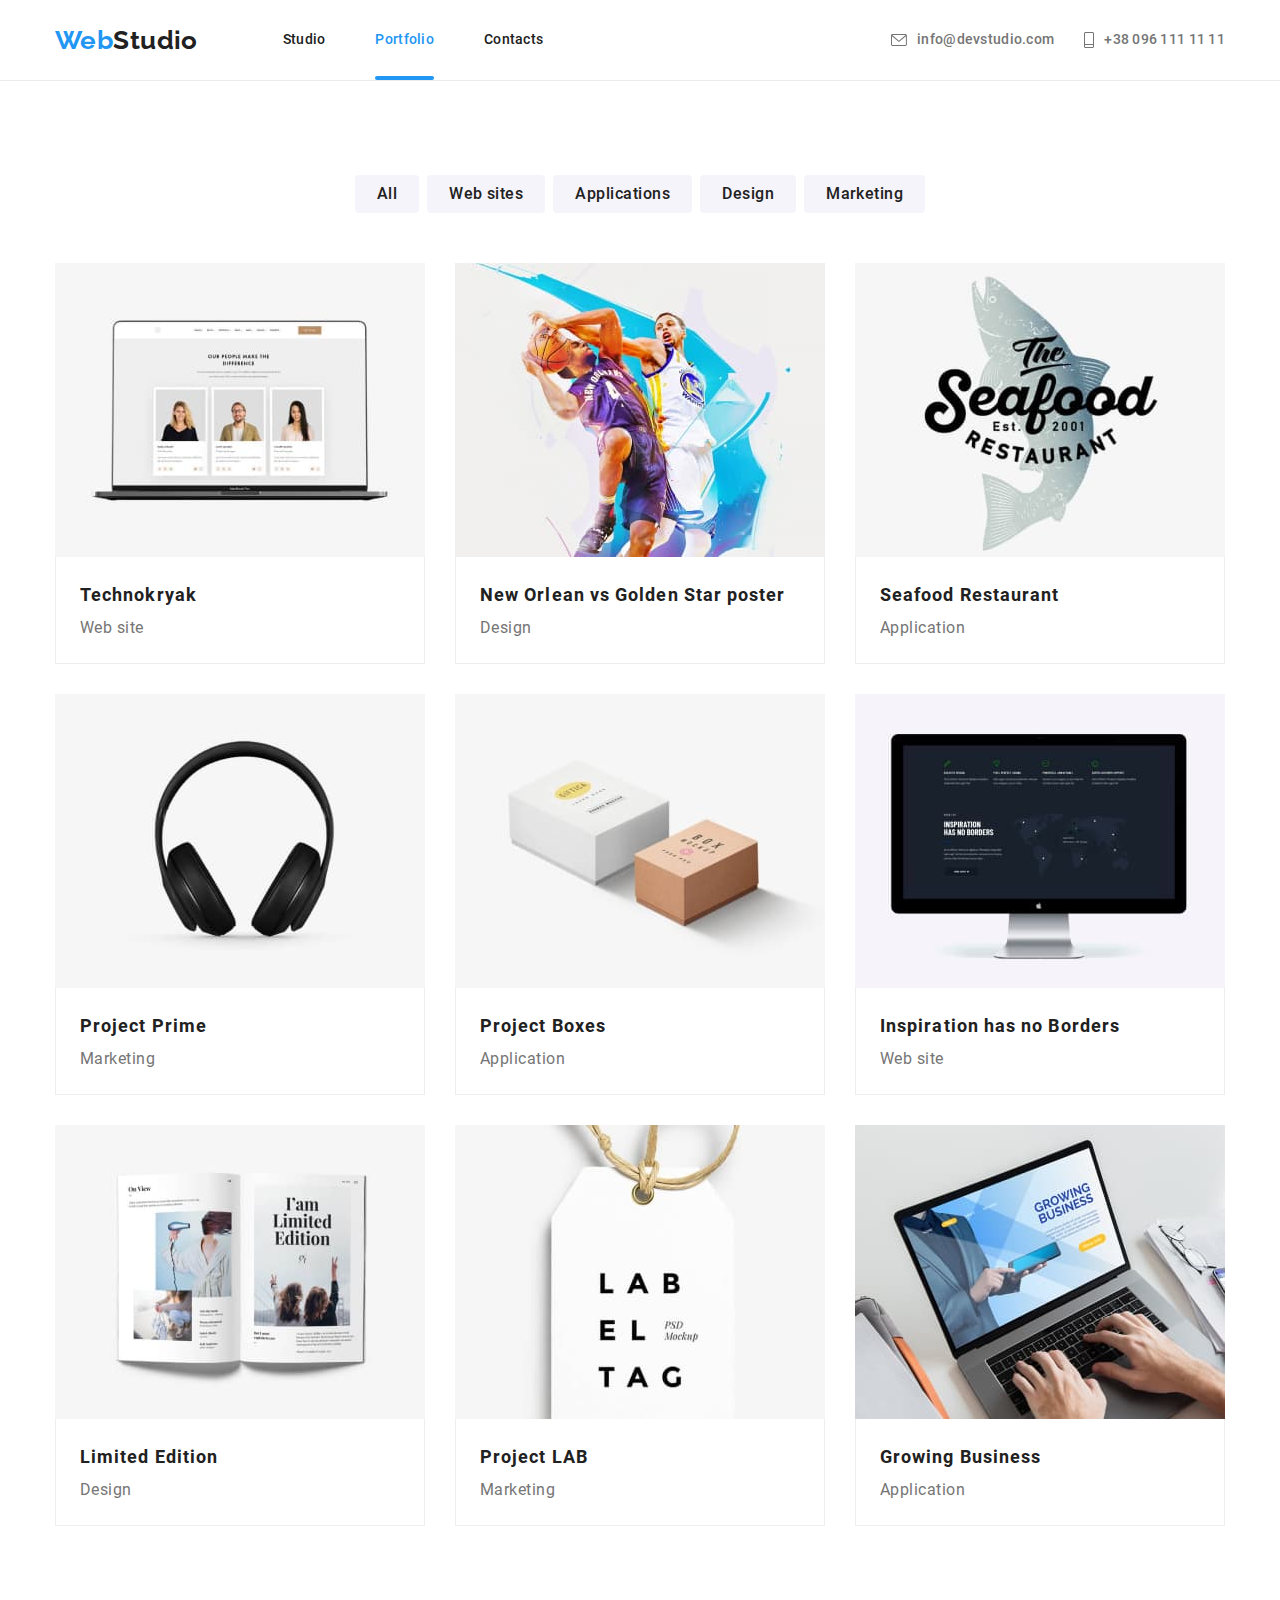
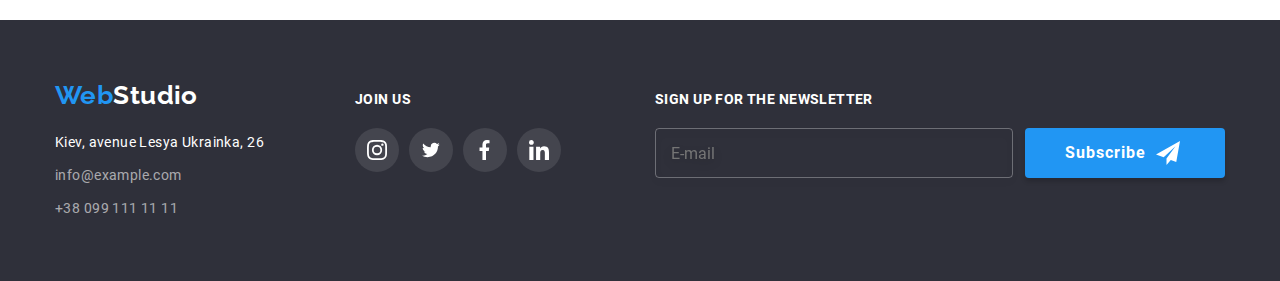
==== portfolio.html @ cb8bdf42 "Adds files from 7 repository" ====
<!DOCTYPE html>
<html lang="en">
  <head>
    <meta charset="UTF-8" />
    <meta name="viewport" content="width=device-width, initial-scale=1.0" />
    <title>Web Studio</title>
    <link
      rel="stylesheet"
      href="https://cdnjs.cloudflare.com/ajax/libs/modern-normalize/0.7.0/modern-normalize.min.css"
    />
    <link rel="stylesheet" href="./css/portfolio.min.css" />
    <link rel="stylesheet" href="./sass/utils/_fonts.scss" />
  </head>

  <body>
    <!--Site header-->
    <header class="page-header portfolio">
      <div class="container main-nav">
        <nav class="main-nav header">
          <a href="./index.html" class="logo"
            ><span class="logo-web">Web</span>Studio</a
          >
          <ul class="site-nav list">
            <li class="item">
              <a href="./index.html" class="link">Studio</a>
            </li>
            <li class="item">
              <a href="./portfolio.html" class="link current">Portfolio</a>
            </li>
            <li class="item"><a href="" class="link">Contacts</a></li>
          </ul>
        </nav>

        <!--Contacts-->
        <ul class="contacts list">
          <li class="item header-contacts">
            <a class="btn-mail link" href="mailto:info@devstudio.com">
              <svg class="button-icon" width="16" height="12">
                <use href="./images/sprite.svg#envelope-icon"></use>
              </svg>
              info@devstudio.com
            </a>
          </li>
          <li class="item header-contacts">
            <a class="btn-phone link" href="tel:+380961111111"
              ><svg class="button-icon" width="10" height="16">
                <use href="./images/sprite.svg#phone-icon"></use>
              </svg>
              +38 096 111 11 11
            </a>
          </li>
        </ul>
      </div>
    </header>

    <main>
      <!--Portfolio-->
      <section class="section">
        <div class="container">
          <h1 class="section-title non-visible">Portfolio</h1>
          <ul class="portfolio-filters list">
            <li class="item">
              <button type="button" class="button">All</button>
            </li>
            <li class="item">
              <button type="button" class="button">Web sites</button>
            </li>
            <li class="item">
              <button type="button" class="button">Applications</button>
            </li>
            <li class="item">
              <button type="button" class="button">Design</button>
            </li>
            <li class="item">
              <button type="button" class="button">Marketing</button>
            </li>
          </ul>

          <ul class="portfolio-list list">
            <li class="portfolio-card item">
              <a class="portfolio-link" href="">
                <div class="portfolio-thumb">
                  <img
                    src="./images/portfolio-card.jpg"
                    alt="People"
                    width="370"
                    height="294"
                  />
                  <p class="portfolio-description">
                    Technokryak is a modern platform for the spread of
                    coronavirus. Companies use this platform for digital
                    espionage and attacks on competitors' secure servers.
                  </p>
                </div>
                <div class="portfolio-box">
                  <h2 class="portfolio-title">Technokryak</h2>
                  <p class="portfolio-item">Web site</p>
                </div>
              </a>
            </li>

            <li class="portfolio-card item">
              <a class="portfolio-link" href="">
                <div class="portfolio-thumb">
                  <img
                    src="./images/portfolio-1.jpg"
                    alt="Basketball players"
                    width="370"
                    height="294"
                  />
                  <p class="portfolio-description">
                    Technokryak is a modern platform for the spread of
                    coronavirus. Companies use this platform for digital
                    espionage and attacks on competitors' secure servers.
                  </p>
                </div>
                <div class="portfolio-box">
                  <h2 class="portfolio-title">
                    New Orlean vs Golden Star poster
                  </h2>
                  <p class="portfolio-item">Design</p>
                </div>
              </a>
            </li>

            <li class="portfolio-card item">
              <a class="portfolio-link" href="">
                <div class="portfolio-thumb">
                  <img
                    src="./images/portfolio-2.jpg"
                    alt="Restaurant logo"
                    width="370"
                    height="294"
                  />
                  <p class="portfolio-description">
                    Technokryak is a modern platform for the spread of
                    coronavirus. Companies use this platform for digital
                    espionage and attacks on competitors' secure servers.
                  </p>
                </div>
                <div class="portfolio-box">
                  <h2 class="portfolio-title">Seafood Restaurant</h2>
                  <p class="portfolio-item">Application</p>
                </div>
              </a>
            </li>

            <li class="portfolio-card item">
              <a class="portfolio-link" href="">
                <div class="portfolio-thumb">
                  <img
                    src="./images/portfolio-3.jpg"
                    alt="Headphones"
                    width="370"
                    height="294"
                  />
                  <p class="portfolio-description">
                    Technokryak is a modern platform for the spread of
                    coronavirus. Companies use this platform for digital
                    espionage and attacks on competitors' secure servers.
                  </p>
                </div>
                <div class="portfolio-box">
                  <h2 class="portfolio-title">Project Prime</h2>
                  <p class="portfolio-item">Marketing</p>
                </div>
              </a>
            </li>

            <li class="portfolio-card item">
              <a class="portfolio-link" href="">
                <div class="portfolio-thumb">
                  <img
                    src="./images/portfolio-4.jpg"
                    alt="Boxes"
                    width="370"
                    height="294"
                  />
                  <p class="portfolio-description">
                    Technokryak is a modern platform for the spread of
                    coronavirus. Companies use this platform for digital
                    espionage and attacks on competitors' secure servers.
                  </p>
                </div>
                <div class="portfolio-box">
                  <h2 class="portfolio-title">Project Boxes</h2>
                  <p class="portfolio-item">Application</p>
                </div>
              </a>
            </li>

            <li class="portfolio-card item">
              <a class="portfolio-link" href="">
                <div class="portfolio-thumb">
                  <img
                    src="./images/portfolio-5.jpg"
                    alt="Monitor"
                    width="370"
                    height="294"
                  />
                  <p class="portfolio-description">
                    Technokryak is a modern platform for the spread of
                    coronavirus. Companies use this platform for digital
                    espionage and attacks on competitors' secure servers.
                  </p>
                </div>
                <div class="portfolio-box">
                  <h2 class="portfolio-title">Inspiration has no Borders</h2>
                  <p class="portfolio-item">Web site</p>
                </div>
              </a>
            </li>

            <li class="portfolio-card item">
              <a class="portfolio-link" href="">
                <div class="portfolio-thumb">
                  <img
                    src="./images/portfolio-6.jpg"
                    alt="Magazine"
                    width="370"
                    height="294"
                  />
                  <p class="portfolio-description">
                    Technokryak is a modern platform for the spread of
                    coronavirus. Companies use this platform for digital
                    espionage and attacks on competitors' secure servers.
                  </p>
                </div>
                <div class="portfolio-box">
                  <h2 class="portfolio-title">Limited Edition</h2>
                  <p class="portfolio-item">Design</p>
                </div>
              </a>
            </li>

            <li class="portfolio-card item">
              <a class="portfolio-link" href="">
                <div class="portfolio-thumb">
                  <img
                    src="./images/portfolio-7.jpg"
                    alt="Label"
                    width="370"
                    height="294"
                  />
                  <p class="portfolio-description">
                    Technokryak is a modern platform for the spread of
                    coronavirus. Companies use this platform for digital
                    espionage and attacks on competitors' secure servers.
                  </p>
                </div>
                <div class="portfolio-box">
                  <h2 class="portfolio-title">Project LAB</h2>
                  <p class="portfolio-item">Marketing</p>
                </div>
              </a>
            </li>

            <li class="portfolio-card item">
              <a class="portfolio-link" href="">
                <div class="portfolio-thumb">
                  <img
                    src="./images/portfolio-8.jpg"
                    alt="Laptop"
                    width="370"
                    height="294"
                  />
                  <p class="portfolio-description">
                    Technokryak is a modern platform for the spread of
                    coronavirus. Companies use this platform for digital
                    espionage and attacks on competitors' secure servers.
                  </p>
                </div>
                <div class="portfolio-box">
                  <h2 class="portfolio-title">Growing Business</h2>
                  <p class="portfolio-item">Application</p>
                </div>
              </a>
            </li>
          </ul>
        </div>
      </section>
    </main>

    <!--Footer-->
    <footer class="page-footer">
      <div class="container footer flexbox">
        <div class="footer-info">
          <a class="logo logo-footer" href="./index.html"
            ><span class="logo-web">Web</span
            ><span class="logo-white">Studio</span>
          </a>

          <address class="footer-address">
            <p>Kiev, avenue Lesya Ukrainka, 26</p>
            <ul class="list">
              <li>
                <a href="mailto:info@example.com" class="footer-contacts mail"
                  >info@example.com</a
                >
              </li>
              <li>
                <a href="tel:+380991111111" class="footer-contacts"
                  >+38 099 111 11 11</a
                >
              </li>
            </ul>
          </address>
        </div>

        <div class="footer-join-us">
          <b class="footer-title">Join us</b>
          <ul class="list footer-links">
            <li class="social-item">
              <a class="footer-social" href="#" aria-label="Instagram Link">
                <svg class="footer-icon" widht="20" height="20">
                  <use href="./images/sprite.svg#footer-insta"></use>
                </svg>
              </a>
            </li>
            <li class="social-item">
              <a class="footer-social" href="#" aria-label="Twitter Link">
                <svg class="footer-icon" widht="20" height="16">
                  <use href="./images/sprite.svg#footer-twitter"></use>
                </svg>
              </a>
            </li>
            <li class="social-item">
              <a class="footer-social" href="#" aria-label="Facebook Link">
                <svg class="footer-icon" widht="10" height="20">
                  <use href="./images/sprite.svg#footer-fb"></use>
                </svg>
              </a>
            </li>
            <li class="social-item">
              <a class="footer-social" href="#" aria-label="LinkedIn Link">
                <svg class="footer-icon" widht="20" height="20">
                  <use href="./images/sprite.svg#footer-linkedin"></use>
                </svg>
              </a>
            </li>
          </ul>
        </div>

        <div class="footer-sign-up">
          <b class="footer-title">Sign up for the newsletter</b>
          <form class="footer-form">
            <input
              class="input-mail"
              type="email"
              name="footer-mail"
              placeholder="E-mail"
            />
            <button class="btn submit-button" type="submit">
              Subscribe
              <svg class="submit-icon" height="24" width="24">
                <use href="./images/sprite.svg#icon-send"></use>
              </svg>
            </button>
          </form>
        </div>
      </div>
    </footer>
    <script src="./js/modal.js"></script>
  </body>
</html>
---- css/portfolio.min.css ----
@font-face{font-family:"Raleway";font-style:normal;font-weight:700;src:local(""),url("../fonts/raleway-v17-latin-ext_latin-700.woff2") format("woff2"),url("../fonts/raleway-v17-latin-ext_latin-700.woff") format("woff")}@font-face{font-family:"Roboto";font-style:normal;font-weight:400;src:local("Roboto"),local("Roboto-Regular"),url("../fonts/roboto-v20-latin-ext_latin-regular.woff2") format("woff2"),url("../fonts/roboto-v20-latin-ext_latin-regular.woff") format("woff")}@font-face{font-family:"Roboto";font-style:normal;font-weight:500;src:local("Roboto Medium"),local("Roboto-Medium"),url("../fonts/roboto-v20-latin-ext_latin-500.woff2") format("woff2"),url("../fonts/roboto-v20-latin-ext_latin-500.woff") format("woff")}@font-face{font-family:"Roboto";font-style:normal;font-weight:700;src:local("Roboto Bold"),local("Roboto-Bold"),url("../fonts/roboto-v20-latin-ext_latin-700.woff2") format("woff2"),url("../fonts/roboto-v20-latin-ext_latin-700.woff") format("woff")}@font-face{font-family:"Roboto";font-style:normal;font-weight:900;src:local("Roboto Black"),local("Roboto-Black"),url("../fonts/roboto-v20-latin-ext_latin-900.woff2") format("woff2"),url("../fonts/roboto-v20-latin-ext_latin-900.woff") format("woff")}.visually-hidden{position:absolute !important;clip:rect(1px 1px 1px 1px);clip:rect(1px, 1px, 1px, 1px);padding:0 !important;border:0 !important;height:1px !important;width:1px !important;overflow:hidden}.non-visible{display:none}body{margin:0;background-color:#fff;color:#757575;font-family:Roboto,sans-serif;letter-spacing:0.03em;font-weight:400;font-size:14px;line-height:1.71;text-decoration:none}html{-webkit-box-sizing:border-box;box-sizing:border-box}*,*::before,*::after{-webkit-box-sizing:inherit;box-sizing:inherit}.list{margin-top:0;margin-bottom:0;margin-left:0;padding:0;list-style:none;text-decoration:none}img{display:block;max-width:100%}.container{width:1200px;padding-left:15px;padding-right:15px;margin:0 auto}.content-box{display:-webkit-box;display:-ms-flexbox;display:flex}.flexbox{display:-webkit-box;display:-ms-flexbox;display:flex;-ms-flex-wrap:wrap;flex-wrap:wrap}.section{padding-top:94px;padding-bottom:94px}.section-title{margin-top:0;margin-bottom:50px;color:#212121;font-weight:700;font-size:36px;line-height:1.17;text-align:center}.main-nav{display:-webkit-box;display:-ms-flexbox;display:flex;-webkit-box-align:center;-ms-flex-align:center;align-items:center;margin-top:0px;margin-bottom:0}.logo{color:#212121;font-family:Raleway,sans-serif;font-size:26px;font-weight:700;line-height:1.19;text-decoration:none}.logo-web{color:#2196f3}.logo-footer{display:block;margin-top:0;margin-bottom:20px}.logo-white{color:#fff}.btn-mail,.btn-phone{display:-webkit-box;display:-ms-flexbox;display:flex;-webkit-box-align:center;-ms-flex-align:center;align-items:center;-webkit-box-pack:center;-ms-flex-pack:center;justify-content:center;-webkit-transition:color 250ms cubic-bezier(0.4, 0, 0.2, 1),fill 250ms cubic-bezier(0.4, 0, 0.2, 1);transition:color 250ms cubic-bezier(0.4, 0, 0.2, 1),fill 250ms cubic-bezier(0.4, 0, 0.2, 1)}.button-icon{margin-right:10px}.btn{display:inline-block;min-width:200px;font-family:inherit;font-weight:700;font-size:16px;line-height:1.88;letter-spacing:0.06em;text-decoration:none;color:#fff;background-color:#2196f3;border-radius:4px;border:none;outline:none;-webkit-box-shadow:0px 4px 4px rgba(0,0,0,0.15);box-shadow:0px 4px 4px rgba(0,0,0,0.15);cursor:pointer;-webkit-transition:color 250ms cubic-bezier(0.4, 0, 0.2, 1),background-color 250ms cubic-bezier(0.4, 0, 0.2, 1);transition:color 250ms cubic-bezier(0.4, 0, 0.2, 1),background-color 250ms cubic-bezier(0.4, 0, 0.2, 1);fill:250ms cubic-bezier(0.4, 0, 0.2, 1)}.btn:hover,.btn:focus{background-color:#fff;color:#2196f3}.hero-button{padding:10px 32px}.social-links{display:-webkit-box;display:-ms-flexbox;display:flex;-webkit-box-pack:center;-ms-flex-pack:center;justify-content:center;margin-bottom:24px;padding:0}.social-item:not(:last-child){margin-right:10px}.social-btn{display:-webkit-box;display:-ms-flexbox;display:flex;-webkit-box-align:center;-ms-flex-align:center;align-items:center;-webkit-box-pack:center;-ms-flex-pack:center;justify-content:center;width:44px;height:44px;border-radius:50%;color:#afb1b8;-webkit-transition:background-color 250ms cubic-bezier(0.4, 0, 0.2, 1),fill 250ms cubic-bezier(0.4, 0, 0.2, 1);transition:background-color 250ms cubic-bezier(0.4, 0, 0.2, 1),fill 250ms cubic-bezier(0.4, 0, 0.2, 1)}.social-btn:hover,.social-btn:focus{color:#fff;background-color:#2196f3}.social-icon{fill:currentColor}.footer-social{display:-webkit-box;display:-ms-flexbox;display:flex;-webkit-box-align:center;-ms-flex-align:center;align-items:center;-webkit-box-pack:center;-ms-flex-pack:center;justify-content:center;height:44px;width:44px;border-radius:50%;background-color:rgba(255,255,255,0.1);-webkit-transition:background-color 250ms cubic-bezier(0.4, 0, 0.2, 1);transition:background-color 250ms cubic-bezier(0.4, 0, 0.2, 1)}.footer-social:hover,.footer-social:focus{background-color:#2196f3;outline:none}.footer-links{display:-webkit-box;display:-ms-flexbox;display:flex;-webkit-box-pack:start;-ms-flex-pack:start;justify-content:start;margin-left:0}.site-nav{display:-webkit-box;display:-ms-flexbox;display:flex;margin-left:85px;margin-bottom:0px}.site-nav .item{position:relative}.site-nav .item:not(:last-child){margin-right:50px}.site-nav .link{display:block;padding-top:32px;padding-bottom:32px;color:#212121;-webkit-transition:250ms cubic-bezier(0.4, 0, 0.2, 1);transition:250ms cubic-bezier(0.4, 0, 0.2, 1)}.site-nav .link:hover,.site-nav .link:focus{color:#2196f3}.site-nav .link.current{color:#2196f3}.item .current:after{position:absolute;content:"";left:0;bottom:0;padding:0;width:100%;height:4px;background-color:#2196f3;border-radius:2px}.contacts{display:-webkit-box;display:-ms-flexbox;display:flex;margin-left:auto;margin-bottom:0px}.contacts .link{margin-left:30px;color:#757575;fill:#757575}.contacts .link:hover,.contacts .link:focus{color:#2196f3;fill:#2196f3}.site-nav .link,.contacts a{font-weight:500;font-size:14px;line-height:1.14;letter-spacing:0.02em;text-decoration:none}.features-item,.works .title,.footer-title{font-weight:700;font-size:14px;line-height:1.14;text-transform:uppercase}.features-item{margin-top:30px;margin-bottom:10px;color:#212121}.features-list{display:-webkit-box;display:-ms-flexbox;display:flex;-webkit-box-pack:center;-ms-flex-pack:center;justify-content:center}.features-list p{margin-top:0;margin-bottom:0px}.features-block:not(:last-child){margin-right:30px}.features-block::before{display:block;content:"";height:120px;background-repeat:no-repeat;background-position:center;background-color:#f5f4fa;border-radius:4px}.features-block:nth-child(1)::before{background-image:url(../images/antena-icon.svg);background-size:65px}.icon-clock::before{background-image:url(../images/clock-icon.svg);background-size:67px}.icon-diagram::before{background-image:url(../images/diagram-icon.svg);background-size:70px}.icon-astronaut::before{background-image:url(../images/astronaut-icon.svg);background-size:70px}.features-description{width:270px}.portfolio-filters{display:-webkit-box;display:-ms-flexbox;display:flex;-webkit-box-align:center;-ms-flex-align:center;align-items:center;-webkit-box-pack:center;-ms-flex-pack:center;justify-content:center;margin-bottom:50px}.portfolio-filters .item:not(:last-child){margin-right:8px}.button{display:inline-block;margin-top:0;margin-bottom:0;padding:6px 22px;font-family:inherit;font-weight:500;font-size:16px;line-height:1.62;letter-spacing:0.03em;border-radius:4px;color:#212121;background-color:#f5f4fa;text-align:center;border:transparent;-webkit-transition:color 250ms cubic-bezier(0.4, 0, 0.2, 1),background-color 250ms cubic-bezier(0.4, 0, 0.2, 1);transition:color 250ms cubic-bezier(0.4, 0, 0.2, 1),background-color 250ms cubic-bezier(0.4, 0, 0.2, 1)}.button:hover,.button:focus{outline:0;color:#fff;background-color:#2196f3;-webkit-box-shadow:0px 3px 1px rgba(0,0,0,0.1),0px 1px 2px rgba(0,0,0,0.08),0px 2px 2px rgba(0,0,0,0.12);box-shadow:0px 3px 1px rgba(0,0,0,0.1),0px 1px 2px rgba(0,0,0,0.08),0px 2px 2px rgba(0,0,0,0.12)}.page-header.portfolio{border-bottom:1px solid #ececec}.portfolio-list{display:-webkit-box;display:-ms-flexbox;display:flex;-ms-flex-wrap:wrap;flex-wrap:wrap}.portfolio-card{width:calc((100% - 30px * 2) / 3)}.portfolio-card:not(:nth-child(3n)){margin-right:30px}.portfolio-card:not(:nth-last-child(-n+3)){margin-bottom:30px}.portfolio-link{position:relative;display:block;text-decoration:none;-webkit-transition-duration:250ms;transition-duration:250ms;-webkit-transition-timing-function:cubic-bezier(0.4, 0, 0.2, 1);transition-timing-function:cubic-bezier(0.4, 0, 0.2, 1)}.portfolio-link:hover,.portfolio-link:hover .portfolio-description,.portfolio-link:focus,.portfolio-link:focus .portfolio-description{outline:0;-webkit-transform:translateY(0);transform:translateY(0);-webkit-box-shadow:0px 1px 1px rgba(0,0,0,0.12),0px 4px 4px rgba(0,0,0,0.06),1px 4px 6px rgba(0,0,0,0.16);box-shadow:0px 1px 1px rgba(0,0,0,0.12),0px 4px 4px rgba(0,0,0,0.06),1px 4px 6px rgba(0,0,0,0.16)}.portfolio-thumb{position:relative;overflow:hidden}.portfolio-description{position:absolute;display:-webkit-box;display:-ms-flexbox;display:flex;top:0;left:0;height:100%;margin:0;padding:65px 25px;font-size:18px;line-height:1.56;color:#fff;background-color:rgba(33,150,243,0.9);-webkit-transform:translateY(100%);transform:translateY(100%);-webkit-transition:-webkit-transform 250ms cubic-bezier(0.4, 0, 0.2, 1);transition:-webkit-transform 250ms cubic-bezier(0.4, 0, 0.2, 1);transition:transform 250ms cubic-bezier(0.4, 0, 0.2, 1);transition:transform 250ms cubic-bezier(0.4, 0, 0.2, 1), -webkit-transform 250ms cubic-bezier(0.4, 0, 0.2, 1)}.portfolio-box{width:370px;padding-top:20px;border-top:none;border-right:1px solid #eeeeee;border-left:1px solid #eeeeee;border-bottom:1px solid #eeeeee;background-color:#ffffff}.portfolio .item{display:-webkit-box;display:-ms-flexbox;display:flex;-ms-flex-wrap:wrap;flex-wrap:wrap}.portfolio-title{margin:0 24px;font-weight:700;font-size:18px;line-height:2;letter-spacing:0.06em;color:#212121}.portfolio-item{margin-top:0;margin-right:24px;margin-bottom:20px;margin-left:24px;font-weight:400;font-size:16px;line-height:1.88;letter-spacing:0.03em;color:#757575}.page-footer{padding:60px 0px;background-color:#2f303a}.footer{display:-webkit-box;display:-ms-flexbox;display:flex;-webkit-box-align:baseline;-ms-flex-align:baseline;align-items:baseline}.footer-title{display:block;margin-bottom:20px;color:#fff}.footer-info,.footer-join-us{-webkit-box-sizing:border-box;box-sizing:border-box;width:231px}.footer-info{margin-right:69px}.footer-sign-up{margin-left:auto}.submit-button{display:-webkit-box;display:-ms-flexbox;display:flex;margin:0;-webkit-box-align:center;-ms-flex-align:center;align-items:center;height:50px;padding-top:10px;padding-bottom:10px;padding-left:40px;outline:none;-webkit-transition:fill 250ms cubic-bezier(0.4, 0, 0.2, 1),background-color 250ms cubic-bezier(0.4, 0, 0.2, 1),color 250ms cubic-bezier(0.4, 0, 0.2, 1);transition:fill 250ms cubic-bezier(0.4, 0, 0.2, 1),background-color 250ms cubic-bezier(0.4, 0, 0.2, 1),color 250ms cubic-bezier(0.4, 0, 0.2, 1)}.submit-button:hover .submit-icon,.submit-button:focus .submit-icon{fill:#2196f3}.submit-icon{margin-left:10px;fill:#fff;-webkit-transition:fill 250ms cubic-bezier(0.4, 0, 0.2, 1);transition:fill 250ms cubic-bezier(0.4, 0, 0.2, 1)}.footer-form{display:-webkit-box;display:-ms-flexbox;display:flex;-webkit-box-orient:horizontal;-webkit-box-direction:normal;-ms-flex-direction:row;flex-direction:row}.input-mail{-webkit-box-sizing:border-box;box-sizing:border-box;margin-right:12px;width:358px;height:50px;padding:15px;font-size:16px;line-height:1.25;color:rgba(255,255,255,0.6);-webkit-box-align:center;-ms-flex-align:center;align-items:center;border:1px solid rgba(255,255,255,0.3);border-radius:4px;-webkit-filter:drop-shadow(0px 4px 4px rgba(0,0,0,0.15));filter:drop-shadow(0px 4px 4px rgba(0,0,0,0.15));background-color:inherit;outline:none}input:focus,textarea:focus{border:1px solid #2196f3;outline:0}.footer-address p{margin-top:0;margin-bottom:9px;font-style:normal;color:#fff}.footer-contacts{display:block;margin:0;font-style:normal;text-decoration:none;color:rgba(255,255,255,0.6)}.footer-contacts.mail{margin-top:0;margin-bottom:9px}
/*# sourceMappingURL=portfolio.min.css.map */
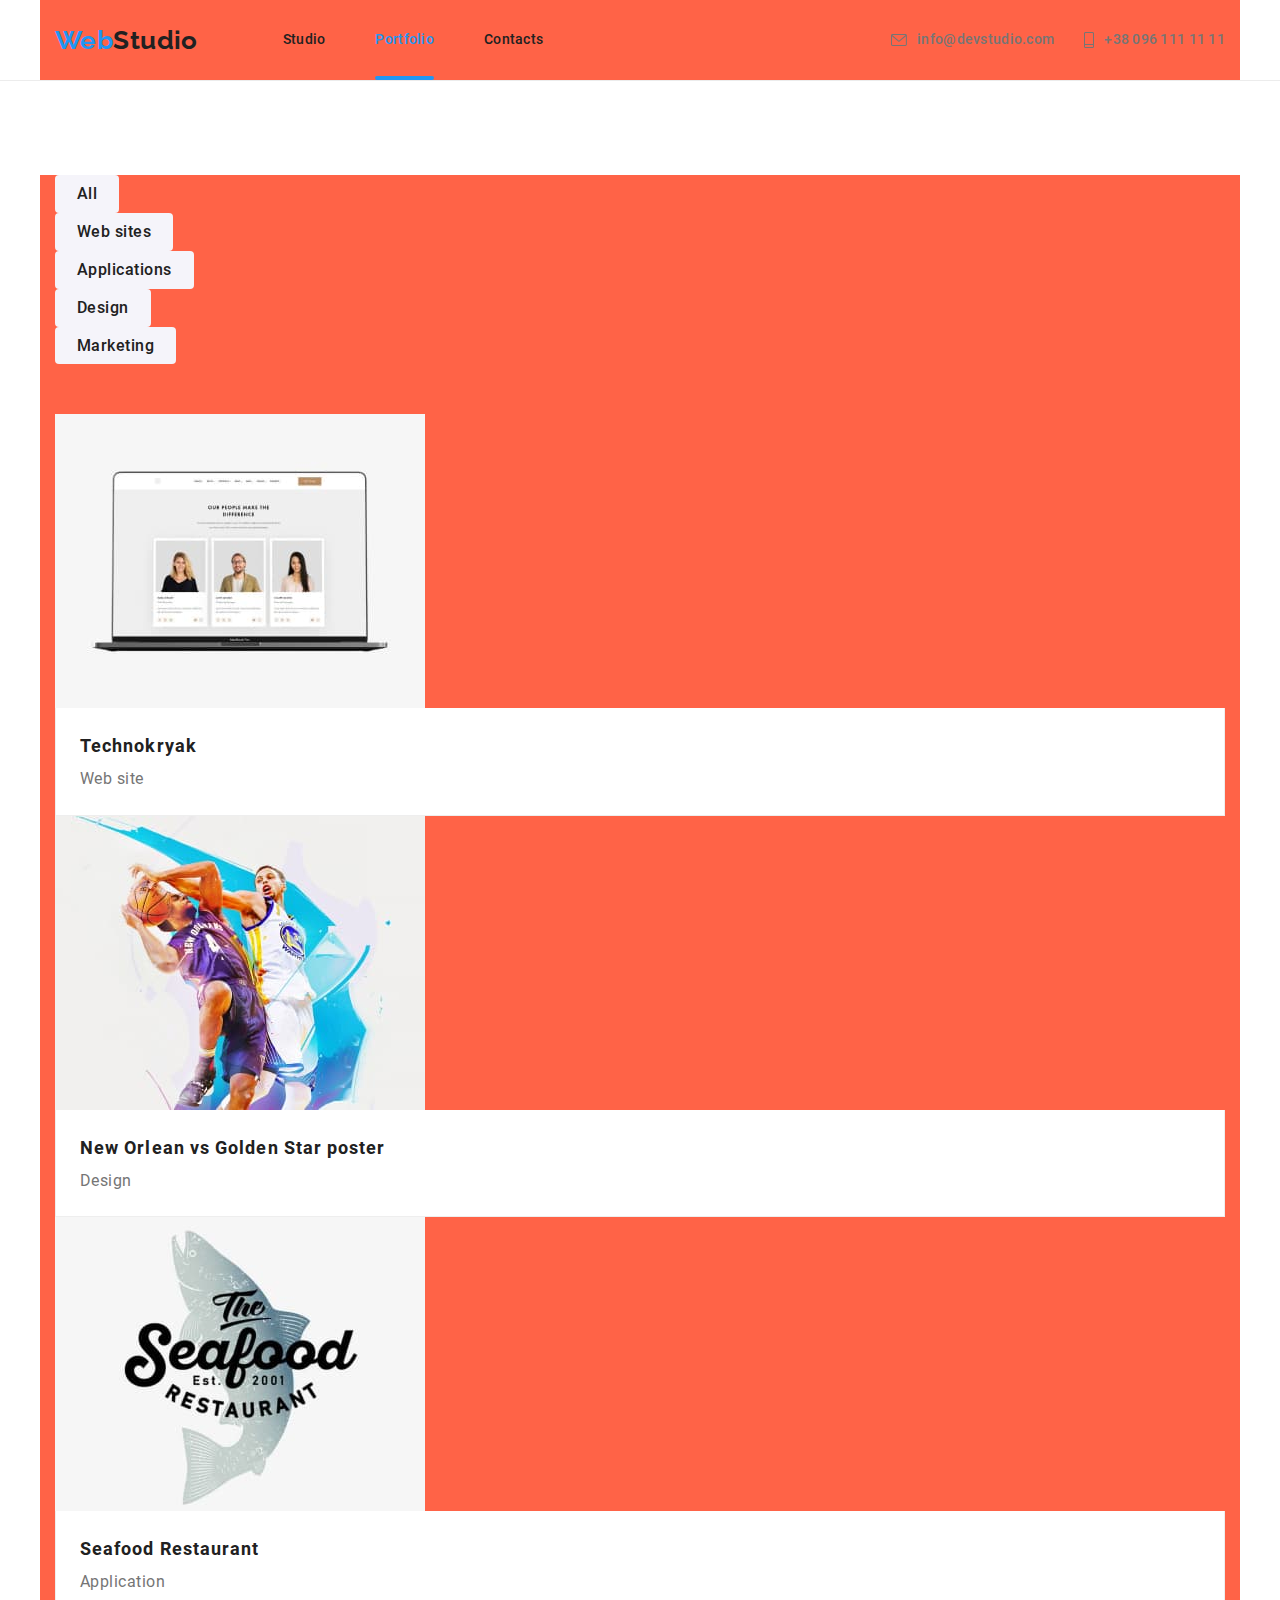
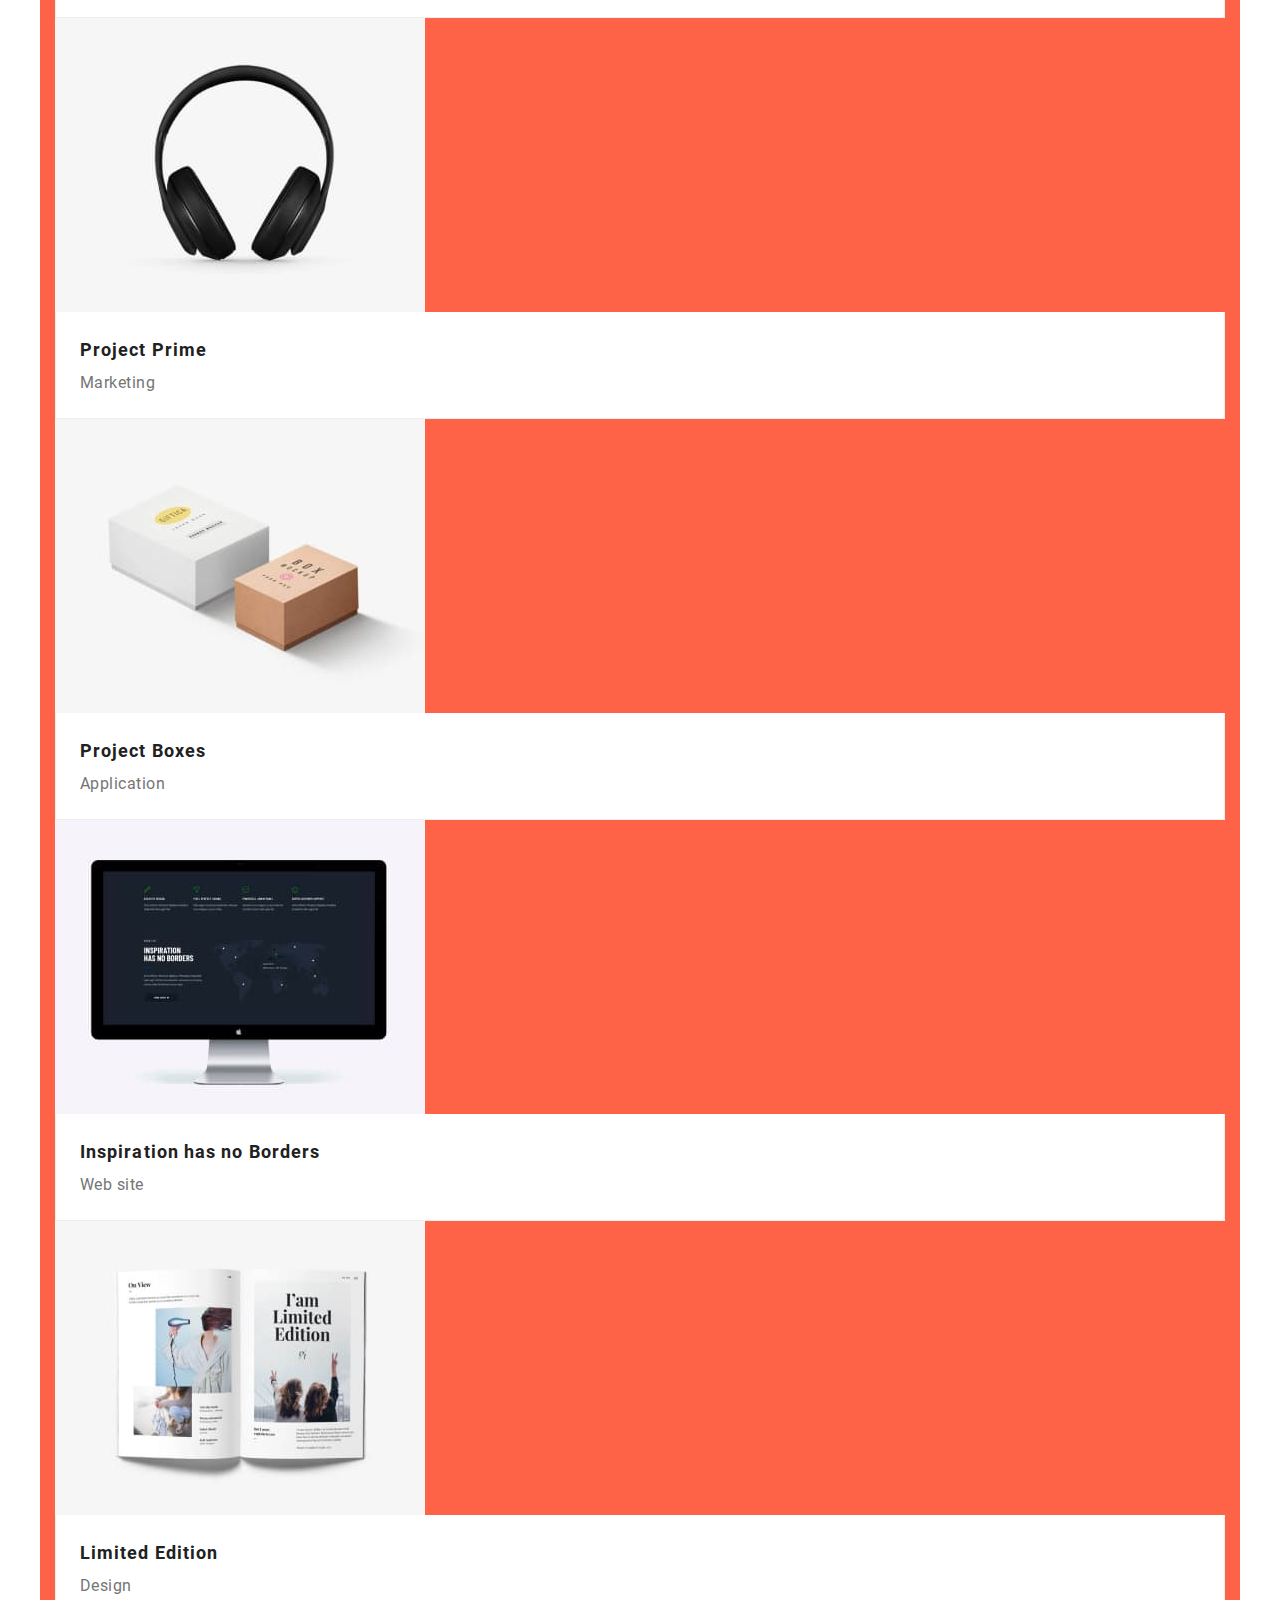
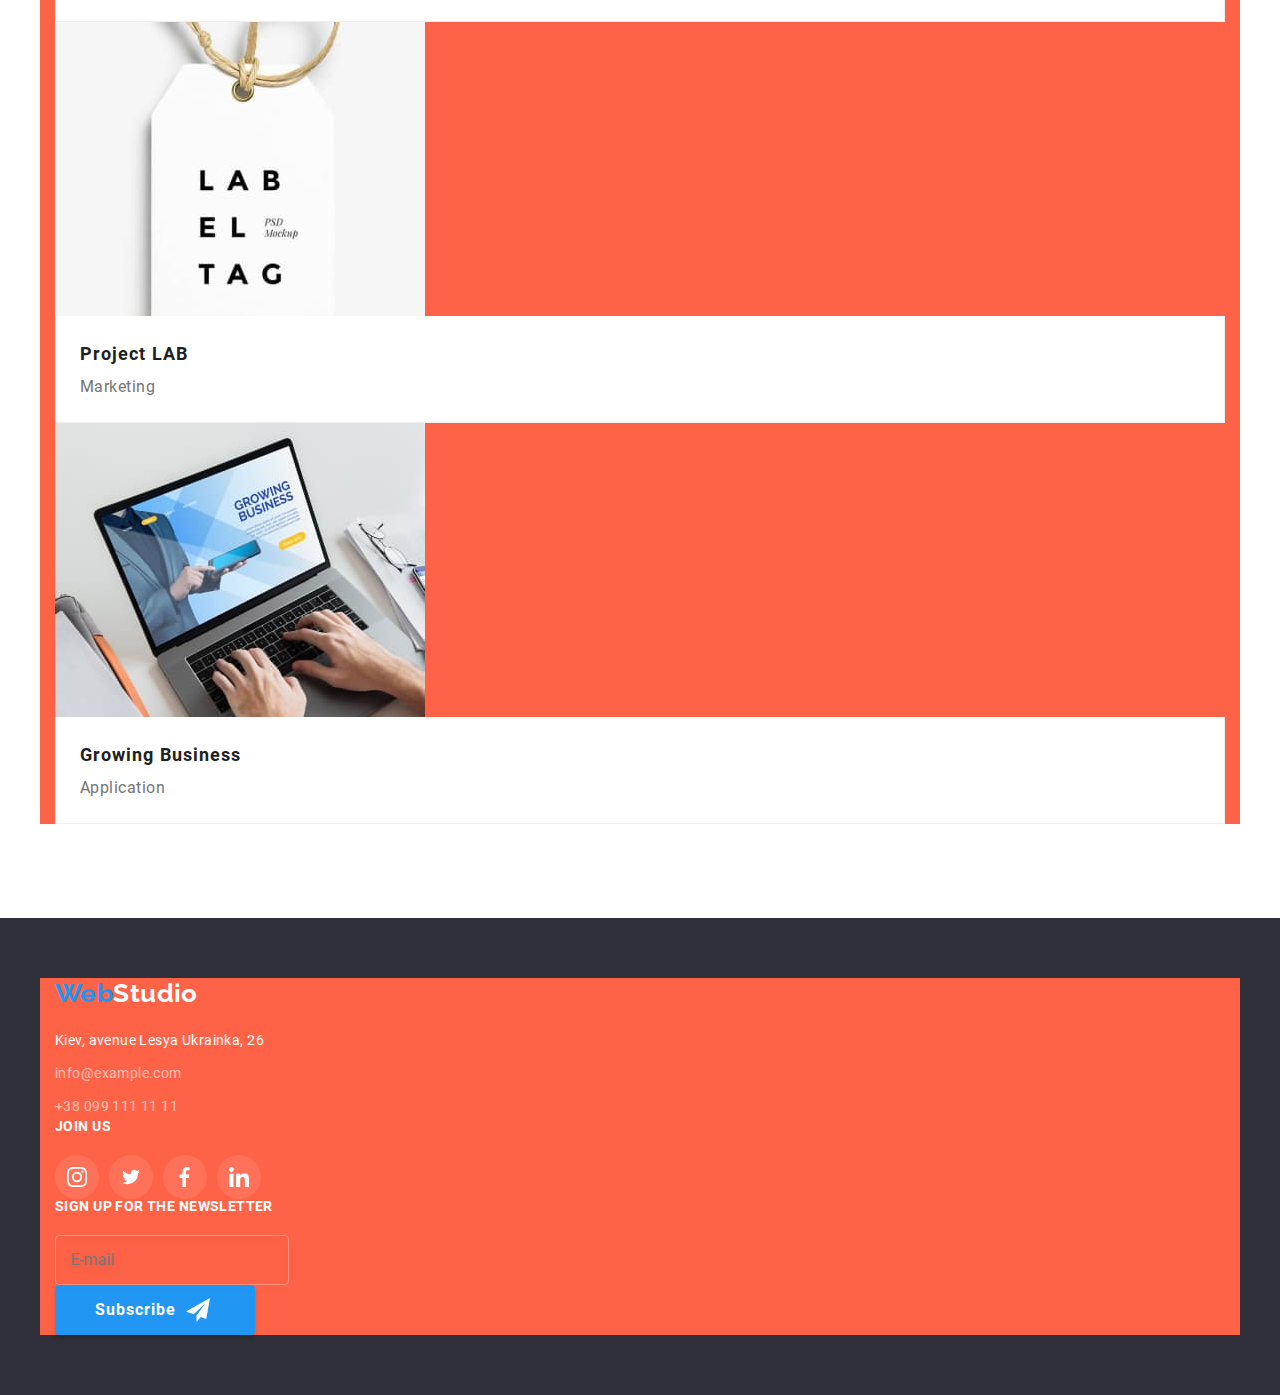
==== commit 8ddbe42c: "Adds First mobile" ====
--- a/portfolio.html
+++ b/portfolio.html
@@ -3,6 +3,7 @@
   <head>
     <meta charset="UTF-8" />
     <meta name="viewport" content="width=device-width, initial-scale=1.0" />
+    <meta http-equiv="X-UA-Compatible" content="IE=edge" />
     <title>Web Studio</title>
     <link
       rel="stylesheet"
--- a/css/portfolio.min.css
+++ b/css/portfolio.min.css
@@ -1,2 +1,2 @@
-@font-face{font-family:"Raleway";font-style:normal;font-weight:700;src:local(""),url("../fonts/raleway-v17-latin-ext_latin-700.woff2") format("woff2"),url("../fonts/raleway-v17-latin-ext_latin-700.woff") format("woff")}@font-face{font-family:"Roboto";font-style:normal;font-weight:400;src:local("Roboto"),local("Roboto-Regular"),url("../fonts/roboto-v20-latin-ext_latin-regular.woff2") format("woff2"),url("../fonts/roboto-v20-latin-ext_latin-regular.woff") format("woff")}@font-face{font-family:"Roboto";font-style:normal;font-weight:500;src:local("Roboto Medium"),local("Roboto-Medium"),url("../fonts/roboto-v20-latin-ext_latin-500.woff2") format("woff2"),url("../fonts/roboto-v20-latin-ext_latin-500.woff") format("woff")}@font-face{font-family:"Roboto";font-style:normal;font-weight:700;src:local("Roboto Bold"),local("Roboto-Bold"),url("../fonts/roboto-v20-latin-ext_latin-700.woff2") format("woff2"),url("../fonts/roboto-v20-latin-ext_latin-700.woff") format("woff")}@font-face{font-family:"Roboto";font-style:normal;font-weight:900;src:local("Roboto Black"),local("Roboto-Black"),url("../fonts/roboto-v20-latin-ext_latin-900.woff2") format("woff2"),url("../fonts/roboto-v20-latin-ext_latin-900.woff") format("woff")}.visually-hidden{position:absolute !important;clip:rect(1px 1px 1px 1px);clip:rect(1px, 1px, 1px, 1px);padding:0 !important;border:0 !important;height:1px !important;width:1px !important;overflow:hidden}.non-visible{display:none}body{margin:0;background-color:#fff;color:#757575;font-family:Roboto,sans-serif;letter-spacing:0.03em;font-weight:400;font-size:14px;line-height:1.71;text-decoration:none}html{-webkit-box-sizing:border-box;box-sizing:border-box}*,*::before,*::after{-webkit-box-sizing:inherit;box-sizing:inherit}.list{margin-top:0;margin-bottom:0;margin-left:0;padding:0;list-style:none;text-decoration:none}img{display:block;max-width:100%}.container{width:1200px;padding-left:15px;padding-right:15px;margin:0 auto}.content-box{display:-webkit-box;display:-ms-flexbox;display:flex}.flexbox{display:-webkit-box;display:-ms-flexbox;display:flex;-ms-flex-wrap:wrap;flex-wrap:wrap}.section{padding-top:94px;padding-bottom:94px}.section-title{margin-top:0;margin-bottom:50px;color:#212121;font-weight:700;font-size:36px;line-height:1.17;text-align:center}.main-nav{display:-webkit-box;display:-ms-flexbox;display:flex;-webkit-box-align:center;-ms-flex-align:center;align-items:center;margin-top:0px;margin-bottom:0}.logo{color:#212121;font-family:Raleway,sans-serif;font-size:26px;font-weight:700;line-height:1.19;text-decoration:none}.logo-web{color:#2196f3}.logo-footer{display:block;margin-top:0;margin-bottom:20px}.logo-white{color:#fff}.btn-mail,.btn-phone{display:-webkit-box;display:-ms-flexbox;display:flex;-webkit-box-align:center;-ms-flex-align:center;align-items:center;-webkit-box-pack:center;-ms-flex-pack:center;justify-content:center;-webkit-transition:color 250ms cubic-bezier(0.4, 0, 0.2, 1),fill 250ms cubic-bezier(0.4, 0, 0.2, 1);transition:color 250ms cubic-bezier(0.4, 0, 0.2, 1),fill 250ms cubic-bezier(0.4, 0, 0.2, 1)}.button-icon{margin-right:10px}.btn{display:inline-block;min-width:200px;font-family:inherit;font-weight:700;font-size:16px;line-height:1.88;letter-spacing:0.06em;text-decoration:none;color:#fff;background-color:#2196f3;border-radius:4px;border:none;outline:none;-webkit-box-shadow:0px 4px 4px rgba(0,0,0,0.15);box-shadow:0px 4px 4px rgba(0,0,0,0.15);cursor:pointer;-webkit-transition:color 250ms cubic-bezier(0.4, 0, 0.2, 1),background-color 250ms cubic-bezier(0.4, 0, 0.2, 1);transition:color 250ms cubic-bezier(0.4, 0, 0.2, 1),background-color 250ms cubic-bezier(0.4, 0, 0.2, 1);fill:250ms cubic-bezier(0.4, 0, 0.2, 1)}.btn:hover,.btn:focus{background-color:#fff;color:#2196f3}.hero-button{padding:10px 32px}.social-links{display:-webkit-box;display:-ms-flexbox;display:flex;-webkit-box-pack:center;-ms-flex-pack:center;justify-content:center;margin-bottom:24px;padding:0}.social-item:not(:last-child){margin-right:10px}.social-btn{display:-webkit-box;display:-ms-flexbox;display:flex;-webkit-box-align:center;-ms-flex-align:center;align-items:center;-webkit-box-pack:center;-ms-flex-pack:center;justify-content:center;width:44px;height:44px;border-radius:50%;color:#afb1b8;-webkit-transition:background-color 250ms cubic-bezier(0.4, 0, 0.2, 1),fill 250ms cubic-bezier(0.4, 0, 0.2, 1);transition:background-color 250ms cubic-bezier(0.4, 0, 0.2, 1),fill 250ms cubic-bezier(0.4, 0, 0.2, 1)}.social-btn:hover,.social-btn:focus{color:#fff;background-color:#2196f3}.social-icon{fill:currentColor}.footer-social{display:-webkit-box;display:-ms-flexbox;display:flex;-webkit-box-align:center;-ms-flex-align:center;align-items:center;-webkit-box-pack:center;-ms-flex-pack:center;justify-content:center;height:44px;width:44px;border-radius:50%;background-color:rgba(255,255,255,0.1);-webkit-transition:background-color 250ms cubic-bezier(0.4, 0, 0.2, 1);transition:background-color 250ms cubic-bezier(0.4, 0, 0.2, 1)}.footer-social:hover,.footer-social:focus{background-color:#2196f3;outline:none}.footer-links{display:-webkit-box;display:-ms-flexbox;display:flex;-webkit-box-pack:start;-ms-flex-pack:start;justify-content:start;margin-left:0}.site-nav{display:-webkit-box;display:-ms-flexbox;display:flex;margin-left:85px;margin-bottom:0px}.site-nav .item{position:relative}.site-nav .item:not(:last-child){margin-right:50px}.site-nav .link{display:block;padding-top:32px;padding-bottom:32px;color:#212121;-webkit-transition:250ms cubic-bezier(0.4, 0, 0.2, 1);transition:250ms cubic-bezier(0.4, 0, 0.2, 1)}.site-nav .link:hover,.site-nav .link:focus{color:#2196f3}.site-nav .link.current{color:#2196f3}.item .current:after{position:absolute;content:"";left:0;bottom:0;padding:0;width:100%;height:4px;background-color:#2196f3;border-radius:2px}.contacts{display:-webkit-box;display:-ms-flexbox;display:flex;margin-left:auto;margin-bottom:0px}.contacts .link{margin-left:30px;color:#757575;fill:#757575}.contacts .link:hover,.contacts .link:focus{color:#2196f3;fill:#2196f3}.site-nav .link,.contacts a{font-weight:500;font-size:14px;line-height:1.14;letter-spacing:0.02em;text-decoration:none}.features-item,.works .title,.footer-title{font-weight:700;font-size:14px;line-height:1.14;text-transform:uppercase}.features-item{margin-top:30px;margin-bottom:10px;color:#212121}.features-list{display:-webkit-box;display:-ms-flexbox;display:flex;-webkit-box-pack:center;-ms-flex-pack:center;justify-content:center}.features-list p{margin-top:0;margin-bottom:0px}.features-block:not(:last-child){margin-right:30px}.features-block::before{display:block;content:"";height:120px;background-repeat:no-repeat;background-position:center;background-color:#f5f4fa;border-radius:4px}.features-block:nth-child(1)::before{background-image:url(../images/antena-icon.svg);background-size:65px}.icon-clock::before{background-image:url(../images/clock-icon.svg);background-size:67px}.icon-diagram::before{background-image:url(../images/diagram-icon.svg);background-size:70px}.icon-astronaut::before{background-image:url(../images/astronaut-icon.svg);background-size:70px}.features-description{width:270px}.portfolio-filters{display:-webkit-box;display:-ms-flexbox;display:flex;-webkit-box-align:center;-ms-flex-align:center;align-items:center;-webkit-box-pack:center;-ms-flex-pack:center;justify-content:center;margin-bottom:50px}.portfolio-filters .item:not(:last-child){margin-right:8px}.button{display:inline-block;margin-top:0;margin-bottom:0;padding:6px 22px;font-family:inherit;font-weight:500;font-size:16px;line-height:1.62;letter-spacing:0.03em;border-radius:4px;color:#212121;background-color:#f5f4fa;text-align:center;border:transparent;-webkit-transition:color 250ms cubic-bezier(0.4, 0, 0.2, 1),background-color 250ms cubic-bezier(0.4, 0, 0.2, 1);transition:color 250ms cubic-bezier(0.4, 0, 0.2, 1),background-color 250ms cubic-bezier(0.4, 0, 0.2, 1)}.button:hover,.button:focus{outline:0;color:#fff;background-color:#2196f3;-webkit-box-shadow:0px 3px 1px rgba(0,0,0,0.1),0px 1px 2px rgba(0,0,0,0.08),0px 2px 2px rgba(0,0,0,0.12);box-shadow:0px 3px 1px rgba(0,0,0,0.1),0px 1px 2px rgba(0,0,0,0.08),0px 2px 2px rgba(0,0,0,0.12)}.page-header.portfolio{border-bottom:1px solid #ececec}.portfolio-list{display:-webkit-box;display:-ms-flexbox;display:flex;-ms-flex-wrap:wrap;flex-wrap:wrap}.portfolio-card{width:calc((100% - 30px * 2) / 3)}.portfolio-card:not(:nth-child(3n)){margin-right:30px}.portfolio-card:not(:nth-last-child(-n+3)){margin-bottom:30px}.portfolio-link{position:relative;display:block;text-decoration:none;-webkit-transition-duration:250ms;transition-duration:250ms;-webkit-transition-timing-function:cubic-bezier(0.4, 0, 0.2, 1);transition-timing-function:cubic-bezier(0.4, 0, 0.2, 1)}.portfolio-link:hover,.portfolio-link:hover .portfolio-description,.portfolio-link:focus,.portfolio-link:focus .portfolio-description{outline:0;-webkit-transform:translateY(0);transform:translateY(0);-webkit-box-shadow:0px 1px 1px rgba(0,0,0,0.12),0px 4px 4px rgba(0,0,0,0.06),1px 4px 6px rgba(0,0,0,0.16);box-shadow:0px 1px 1px rgba(0,0,0,0.12),0px 4px 4px rgba(0,0,0,0.06),1px 4px 6px rgba(0,0,0,0.16)}.portfolio-thumb{position:relative;overflow:hidden}.portfolio-description{position:absolute;display:-webkit-box;display:-ms-flexbox;display:flex;top:0;left:0;height:100%;margin:0;padding:65px 25px;font-size:18px;line-height:1.56;color:#fff;background-color:rgba(33,150,243,0.9);-webkit-transform:translateY(100%);transform:translateY(100%);-webkit-transition:-webkit-transform 250ms cubic-bezier(0.4, 0, 0.2, 1);transition:-webkit-transform 250ms cubic-bezier(0.4, 0, 0.2, 1);transition:transform 250ms cubic-bezier(0.4, 0, 0.2, 1);transition:transform 250ms cubic-bezier(0.4, 0, 0.2, 1), -webkit-transform 250ms cubic-bezier(0.4, 0, 0.2, 1)}.portfolio-box{width:370px;padding-top:20px;border-top:none;border-right:1px solid #eeeeee;border-left:1px solid #eeeeee;border-bottom:1px solid #eeeeee;background-color:#ffffff}.portfolio .item{display:-webkit-box;display:-ms-flexbox;display:flex;-ms-flex-wrap:wrap;flex-wrap:wrap}.portfolio-title{margin:0 24px;font-weight:700;font-size:18px;line-height:2;letter-spacing:0.06em;color:#212121}.portfolio-item{margin-top:0;margin-right:24px;margin-bottom:20px;margin-left:24px;font-weight:400;font-size:16px;line-height:1.88;letter-spacing:0.03em;color:#757575}.page-footer{padding:60px 0px;background-color:#2f303a}.footer{display:-webkit-box;display:-ms-flexbox;display:flex;-webkit-box-align:baseline;-ms-flex-align:baseline;align-items:baseline}.footer-title{display:block;margin-bottom:20px;color:#fff}.footer-info,.footer-join-us{-webkit-box-sizing:border-box;box-sizing:border-box;width:231px}.footer-info{margin-right:69px}.footer-sign-up{margin-left:auto}.submit-button{display:-webkit-box;display:-ms-flexbox;display:flex;margin:0;-webkit-box-align:center;-ms-flex-align:center;align-items:center;height:50px;padding-top:10px;padding-bottom:10px;padding-left:40px;outline:none;-webkit-transition:fill 250ms cubic-bezier(0.4, 0, 0.2, 1),background-color 250ms cubic-bezier(0.4, 0, 0.2, 1),color 250ms cubic-bezier(0.4, 0, 0.2, 1);transition:fill 250ms cubic-bezier(0.4, 0, 0.2, 1),background-color 250ms cubic-bezier(0.4, 0, 0.2, 1),color 250ms cubic-bezier(0.4, 0, 0.2, 1)}.submit-button:hover .submit-icon,.submit-button:focus .submit-icon{fill:#2196f3}.submit-icon{margin-left:10px;fill:#fff;-webkit-transition:fill 250ms cubic-bezier(0.4, 0, 0.2, 1);transition:fill 250ms cubic-bezier(0.4, 0, 0.2, 1)}.footer-form{display:-webkit-box;display:-ms-flexbox;display:flex;-webkit-box-orient:horizontal;-webkit-box-direction:normal;-ms-flex-direction:row;flex-direction:row}.input-mail{-webkit-box-sizing:border-box;box-sizing:border-box;margin-right:12px;width:358px;height:50px;padding:15px;font-size:16px;line-height:1.25;color:rgba(255,255,255,0.6);-webkit-box-align:center;-ms-flex-align:center;align-items:center;border:1px solid rgba(255,255,255,0.3);border-radius:4px;-webkit-filter:drop-shadow(0px 4px 4px rgba(0,0,0,0.15));filter:drop-shadow(0px 4px 4px rgba(0,0,0,0.15));background-color:inherit;outline:none}input:focus,textarea:focus{border:1px solid #2196f3;outline:0}.footer-address p{margin-top:0;margin-bottom:9px;font-style:normal;color:#fff}.footer-contacts{display:block;margin:0;font-style:normal;text-decoration:none;color:rgba(255,255,255,0.6)}.footer-contacts.mail{margin-top:0;margin-bottom:9px}
+@font-face{font-family:"Raleway";font-style:normal;font-weight:700;src:local(""),url("../fonts/raleway-v17-latin-ext_latin-700.woff2") format("woff2"),url("../fonts/raleway-v17-latin-ext_latin-700.woff") format("woff")}@font-face{font-family:"Roboto";font-style:normal;font-weight:400;src:local("Roboto"),local("Roboto-Regular"),url("../fonts/roboto-v20-latin-ext_latin-regular.woff2") format("woff2"),url("../fonts/roboto-v20-latin-ext_latin-regular.woff") format("woff")}@font-face{font-family:"Roboto";font-style:normal;font-weight:500;src:local("Roboto Medium"),local("Roboto-Medium"),url("../fonts/roboto-v20-latin-ext_latin-500.woff2") format("woff2"),url("../fonts/roboto-v20-latin-ext_latin-500.woff") format("woff")}@font-face{font-family:"Roboto";font-style:normal;font-weight:700;src:local("Roboto Bold"),local("Roboto-Bold"),url("../fonts/roboto-v20-latin-ext_latin-700.woff2") format("woff2"),url("../fonts/roboto-v20-latin-ext_latin-700.woff") format("woff")}@font-face{font-family:"Roboto";font-style:normal;font-weight:900;src:local("Roboto Black"),local("Roboto-Black"),url("../fonts/roboto-v20-latin-ext_latin-900.woff2") format("woff2"),url("../fonts/roboto-v20-latin-ext_latin-900.woff") format("woff")}.visually-hidden{position:absolute !important;clip:rect(1px 1px 1px 1px);clip:rect(1px, 1px, 1px, 1px);padding:0 !important;border:0 !important;height:1px !important;width:1px !important;overflow:hidden}.non-visible{display:none}body{margin:0;font-weight:400;font-size:14px;font-family:Roboto,sans-serif;line-height:1.71;letter-spacing:0.03em;text-decoration:none;color:#757575;background-color:#fff}html{-webkit-box-sizing:border-box;box-sizing:border-box}*,*::before,*::after{-webkit-box-sizing:inherit;box-sizing:inherit}.list{margin-top:0;margin-bottom:0;margin-left:0;padding:0;list-style:none;text-decoration:none}img{display:block;max-width:100%}.container{width:100%;padding-left:15px;padding-right:15px;margin-right:auto;margin-left:auto}@media (min-width: 480px){.container{width:480px}}@media (min-width: 768px){.container{width:768px}}@media (min-width: 1200px){.container{width:1200px}}@media (min-width: 480px){.container{width:480px;background-color:teal}}@media (min-width: 768px){.container{width:768px;background-color:tomato}}@media (min-width: 1200px){.container{width:1200px}}.section{padding-top:94px;padding-bottom:94px}.section-title{margin-top:0;margin-bottom:50px;font-weight:700;font-size:36px;line-height:1.17;text-align:center;color:#212121}.main-nav{display:-webkit-box;display:-ms-flexbox;display:flex;-webkit-box-align:center;-ms-flex-align:center;align-items:center;margin-top:0px;margin-bottom:0}.logo{color:#212121;font-family:Raleway,sans-serif;font-size:26px;font-weight:700;line-height:1.19;text-decoration:none}.logo-web{color:#2196f3}.logo-footer{display:block;margin-top:0;margin-bottom:20px}.logo-white{color:#fff}.btn-mail,.btn-phone{display:-webkit-box;display:-ms-flexbox;display:flex;-webkit-box-align:center;-ms-flex-align:center;align-items:center;-webkit-box-pack:center;-ms-flex-pack:center;justify-content:center;-webkit-transition:color 250ms cubic-bezier(0.4, 0, 0.2, 1),fill 250ms cubic-bezier(0.4, 0, 0.2, 1);transition:color 250ms cubic-bezier(0.4, 0, 0.2, 1),fill 250ms cubic-bezier(0.4, 0, 0.2, 1)}.button-icon{margin-right:10px}.btn{display:inline-block;min-width:200px;font-family:inherit;font-weight:700;font-size:16px;line-height:1.88;letter-spacing:0.06em;text-decoration:none;color:#fff;background-color:#2196f3;border-radius:4px;border:none;outline:none;-webkit-box-shadow:0px 4px 4px rgba(0,0,0,0.15);box-shadow:0px 4px 4px rgba(0,0,0,0.15);cursor:pointer;-webkit-transition:color 250ms cubic-bezier(0.4, 0, 0.2, 1),background-color 250ms cubic-bezier(0.4, 0, 0.2, 1);transition:color 250ms cubic-bezier(0.4, 0, 0.2, 1),background-color 250ms cubic-bezier(0.4, 0, 0.2, 1);fill:250ms cubic-bezier(0.4, 0, 0.2, 1)}.btn:hover,.btn:focus{background-color:#fff;color:#2196f3}.hero-button{padding:10px 32px}.social-links{display:-webkit-box;display:-ms-flexbox;display:flex;-webkit-box-pack:center;-ms-flex-pack:center;justify-content:center;margin-bottom:24px;padding:0}.social-item:not(:last-child){margin-right:10px}.social-btn{display:-webkit-box;display:-ms-flexbox;display:flex;-webkit-box-align:center;-ms-flex-align:center;align-items:center;-webkit-box-pack:center;-ms-flex-pack:center;justify-content:center;width:44px;height:44px;border-radius:50%;color:#afb1b8;-webkit-transition:background-color 250ms cubic-bezier(0.4, 0, 0.2, 1),fill 250ms cubic-bezier(0.4, 0, 0.2, 1);transition:background-color 250ms cubic-bezier(0.4, 0, 0.2, 1),fill 250ms cubic-bezier(0.4, 0, 0.2, 1)}.social-btn:hover,.social-btn:focus{color:#fff;background-color:#2196f3}.social-icon{fill:currentColor}.footer-social{display:-webkit-box;display:-ms-flexbox;display:flex;-webkit-box-align:center;-ms-flex-align:center;align-items:center;-webkit-box-pack:center;-ms-flex-pack:center;justify-content:center;height:44px;width:44px;border-radius:50%;background-color:rgba(255,255,255,0.1);-webkit-transition:background-color 250ms cubic-bezier(0.4, 0, 0.2, 1);transition:background-color 250ms cubic-bezier(0.4, 0, 0.2, 1)}.footer-social:hover,.footer-social:focus{background-color:#2196f3;outline:none}.footer-links{display:-webkit-box;display:-ms-flexbox;display:flex;-webkit-box-pack:start;-ms-flex-pack:start;justify-content:start;margin-left:0}.site-nav{display:-webkit-box;display:-ms-flexbox;display:flex;margin-left:85px;margin-bottom:0px}.site-nav .item{position:relative}.site-nav .item:not(:last-child){margin-right:50px}.site-nav .link{display:block;padding-top:32px;padding-bottom:32px;color:#212121;-webkit-transition:250ms cubic-bezier(0.4, 0, 0.2, 1);transition:250ms cubic-bezier(0.4, 0, 0.2, 1)}.site-nav .link:hover,.site-nav .link:focus{color:#2196f3}.site-nav .link.current{color:#2196f3}.item .current:after{position:absolute;content:"";left:0;bottom:0;padding:0;width:100%;height:4px;background-color:#2196f3;border-radius:2px}.contacts{display:-webkit-box;display:-ms-flexbox;display:flex;margin-left:auto;margin-bottom:0px}.contacts .link{margin-left:30px;color:#757575;fill:#757575}.contacts .link:hover,.contacts .link:focus{color:#2196f3;fill:#2196f3}.site-nav .link,.contacts a{font-weight:500;font-size:14px;line-height:1.14;letter-spacing:0.02em;text-decoration:none}.features-item,.works .title,.footer-title{font-weight:700;font-size:14px;line-height:1.14;text-transform:uppercase}.features-item{margin-top:30px;margin-bottom:10px;color:#212121}.features-list{-webkit-box-pack:center;-ms-flex-pack:center;justify-content:center}.features-list p{margin-top:0;margin-bottom:0px}.features-block::before{display:block;content:"";height:120px;background-repeat:no-repeat;background-position:center;background-color:#f5f4fa;border-radius:4px}.features-block:nth-child(1)::before{background-image:url(../images/antena-icon.svg);background-size:65px}.icon-clock::before{background-image:url(../images/clock-icon.svg);background-size:67px}.icon-diagram::before{background-image:url(../images/diagram-icon.svg);background-size:70px}.icon-astronaut::before{background-image:url(../images/astronaut-icon.svg);background-size:70px}.features-description{width:270px}.portfolio-filters{margin-bottom:50px}.portfolio-filters .item:not(:last-child){margin-right:8px}.button{display:inline-block;margin-top:0;margin-bottom:0;padding:6px 22px;font-family:inherit;font-weight:500;font-size:16px;line-height:1.62;letter-spacing:0.03em;border-radius:4px;color:#212121;background-color:#f5f4fa;text-align:center;border:transparent;-webkit-transition:color 250ms cubic-bezier(0.4, 0, 0.2, 1),background-color 250ms cubic-bezier(0.4, 0, 0.2, 1);transition:color 250ms cubic-bezier(0.4, 0, 0.2, 1),background-color 250ms cubic-bezier(0.4, 0, 0.2, 1)}.button:hover,.button:focus{outline:0;color:#fff;background-color:#2196f3;-webkit-box-shadow:0px 3px 1px rgba(0,0,0,0.1),0px 1px 2px rgba(0,0,0,0.08),0px 2px 2px rgba(0,0,0,0.12);box-shadow:0px 3px 1px rgba(0,0,0,0.1),0px 1px 2px rgba(0,0,0,0.08),0px 2px 2px rgba(0,0,0,0.12)}.page-header.portfolio{border-bottom:1px solid #ececec}.portfolio-list{-ms-flex-wrap:wrap;flex-wrap:wrap}.portfolio-link{position:relative;display:block;text-decoration:none;-webkit-transition-duration:250ms;transition-duration:250ms;-webkit-transition-timing-function:cubic-bezier(0.4, 0, 0.2, 1);transition-timing-function:cubic-bezier(0.4, 0, 0.2, 1)}.portfolio-link:hover,.portfolio-link:hover .portfolio-description,.portfolio-link:focus,.portfolio-link:focus .portfolio-description{outline:0;-webkit-transform:translateY(0);transform:translateY(0);-webkit-box-shadow:0px 1px 1px rgba(0,0,0,0.12),0px 4px 4px rgba(0,0,0,0.06),1px 4px 6px rgba(0,0,0,0.16);box-shadow:0px 1px 1px rgba(0,0,0,0.12),0px 4px 4px rgba(0,0,0,0.06),1px 4px 6px rgba(0,0,0,0.16)}.portfolio-thumb{position:relative;overflow:hidden}.portfolio-description{position:absolute;top:0;left:0;height:100%;margin:0;padding:65px 25px;font-size:18px;line-height:1.56;color:#fff;background-color:rgba(33,150,243,0.9);-webkit-transform:translateY(100%);transform:translateY(100%);-webkit-transition:-webkit-transform 250ms cubic-bezier(0.4, 0, 0.2, 1);transition:-webkit-transform 250ms cubic-bezier(0.4, 0, 0.2, 1);transition:transform 250ms cubic-bezier(0.4, 0, 0.2, 1);transition:transform 250ms cubic-bezier(0.4, 0, 0.2, 1), -webkit-transform 250ms cubic-bezier(0.4, 0, 0.2, 1)}.portfolio-box{padding-top:20px;border-top:none;border-right:1px solid #eeeeee;border-left:1px solid #eeeeee;border-bottom:1px solid #eeeeee;background-color:#ffffff}.portfolio .item{display:-webkit-box;display:-ms-flexbox;display:flex;-ms-flex-wrap:wrap;flex-wrap:wrap}.portfolio-title{margin:0 24px;font-weight:700;font-size:18px;line-height:2;letter-spacing:0.06em;color:#212121}.portfolio-item{margin-top:0;margin-right:24px;margin-bottom:20px;margin-left:24px;font-weight:400;font-size:16px;line-height:1.88;letter-spacing:0.03em;color:#757575}.page-footer{padding:60px 0px;background-color:#2f303a}.footer{-webkit-box-align:baseline;-ms-flex-align:baseline;align-items:baseline}.footer-title{display:block;margin-bottom:20px;color:#fff}.submit-button{display:-webkit-box;display:-ms-flexbox;display:flex;margin:0;-webkit-box-align:center;-ms-flex-align:center;align-items:center;height:50px;padding-top:10px;padding-bottom:10px;padding-left:40px;outline:none;-webkit-transition:fill 250ms cubic-bezier(0.4, 0, 0.2, 1),background-color 250ms cubic-bezier(0.4, 0, 0.2, 1),color 250ms cubic-bezier(0.4, 0, 0.2, 1);transition:fill 250ms cubic-bezier(0.4, 0, 0.2, 1),background-color 250ms cubic-bezier(0.4, 0, 0.2, 1),color 250ms cubic-bezier(0.4, 0, 0.2, 1)}.submit-button:hover .submit-icon,.submit-button:focus .submit-icon{fill:#2196f3}.submit-icon{margin-left:10px;fill:#fff;-webkit-transition:fill 250ms cubic-bezier(0.4, 0, 0.2, 1);transition:fill 250ms cubic-bezier(0.4, 0, 0.2, 1)}.footer-form{-webkit-box-orient:horizontal;-webkit-box-direction:normal;-ms-flex-direction:row;flex-direction:row}.input-mail{-webkit-box-sizing:border-box;box-sizing:border-box;margin-right:12px;height:50px;padding:15px;font-size:16px;line-height:1.25;color:rgba(255,255,255,0.6);-webkit-box-align:center;-ms-flex-align:center;align-items:center;border:1px solid rgba(255,255,255,0.3);border-radius:4px;-webkit-filter:drop-shadow(0px 4px 4px rgba(0,0,0,0.15));filter:drop-shadow(0px 4px 4px rgba(0,0,0,0.15));background-color:inherit;outline:none}input:focus,textarea:focus{border:1px solid #2196f3;outline:0}.footer-address p{margin-top:0;margin-bottom:9px;font-style:normal;color:#fff}.footer-contacts{display:block;margin:0;font-style:normal;text-decoration:none;color:rgba(255,255,255,0.6)}.footer-contacts.mail{margin-top:0;margin-bottom:9px}
 /*# sourceMappingURL=portfolio.min.css.map */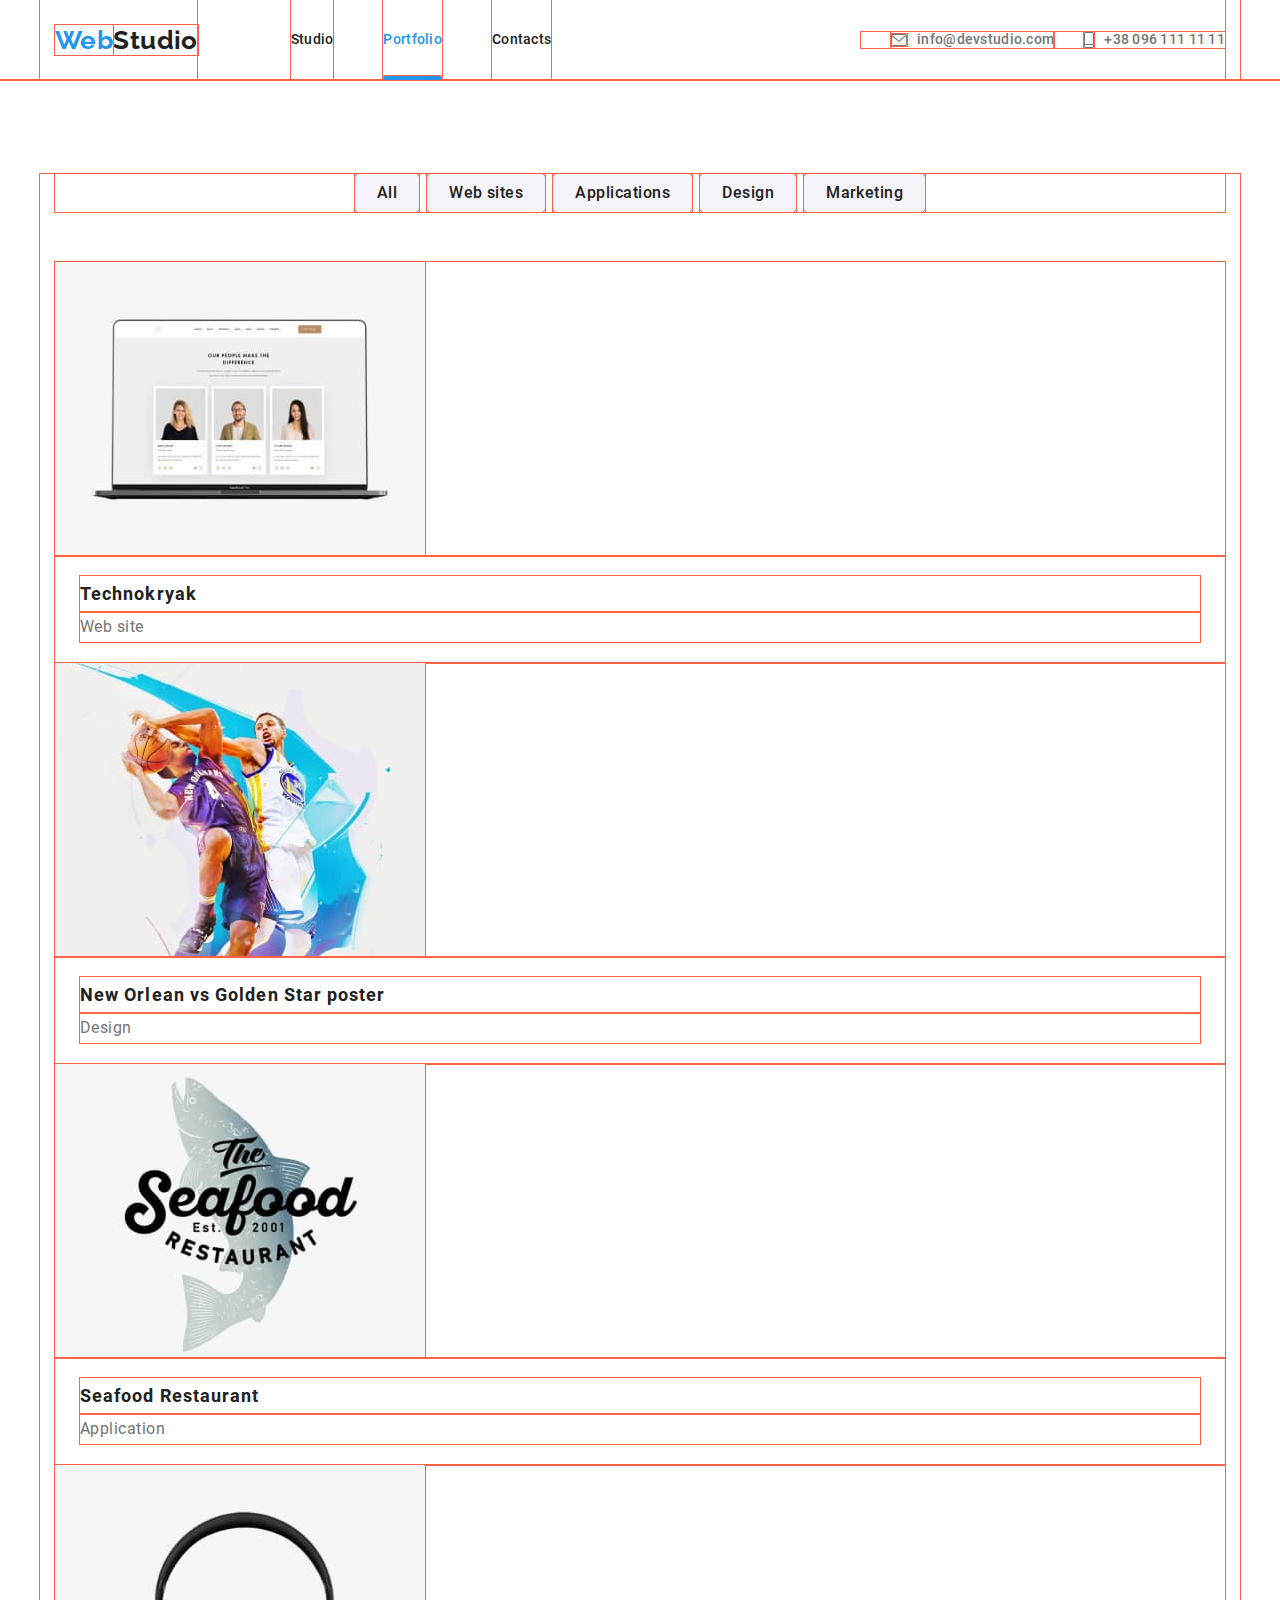
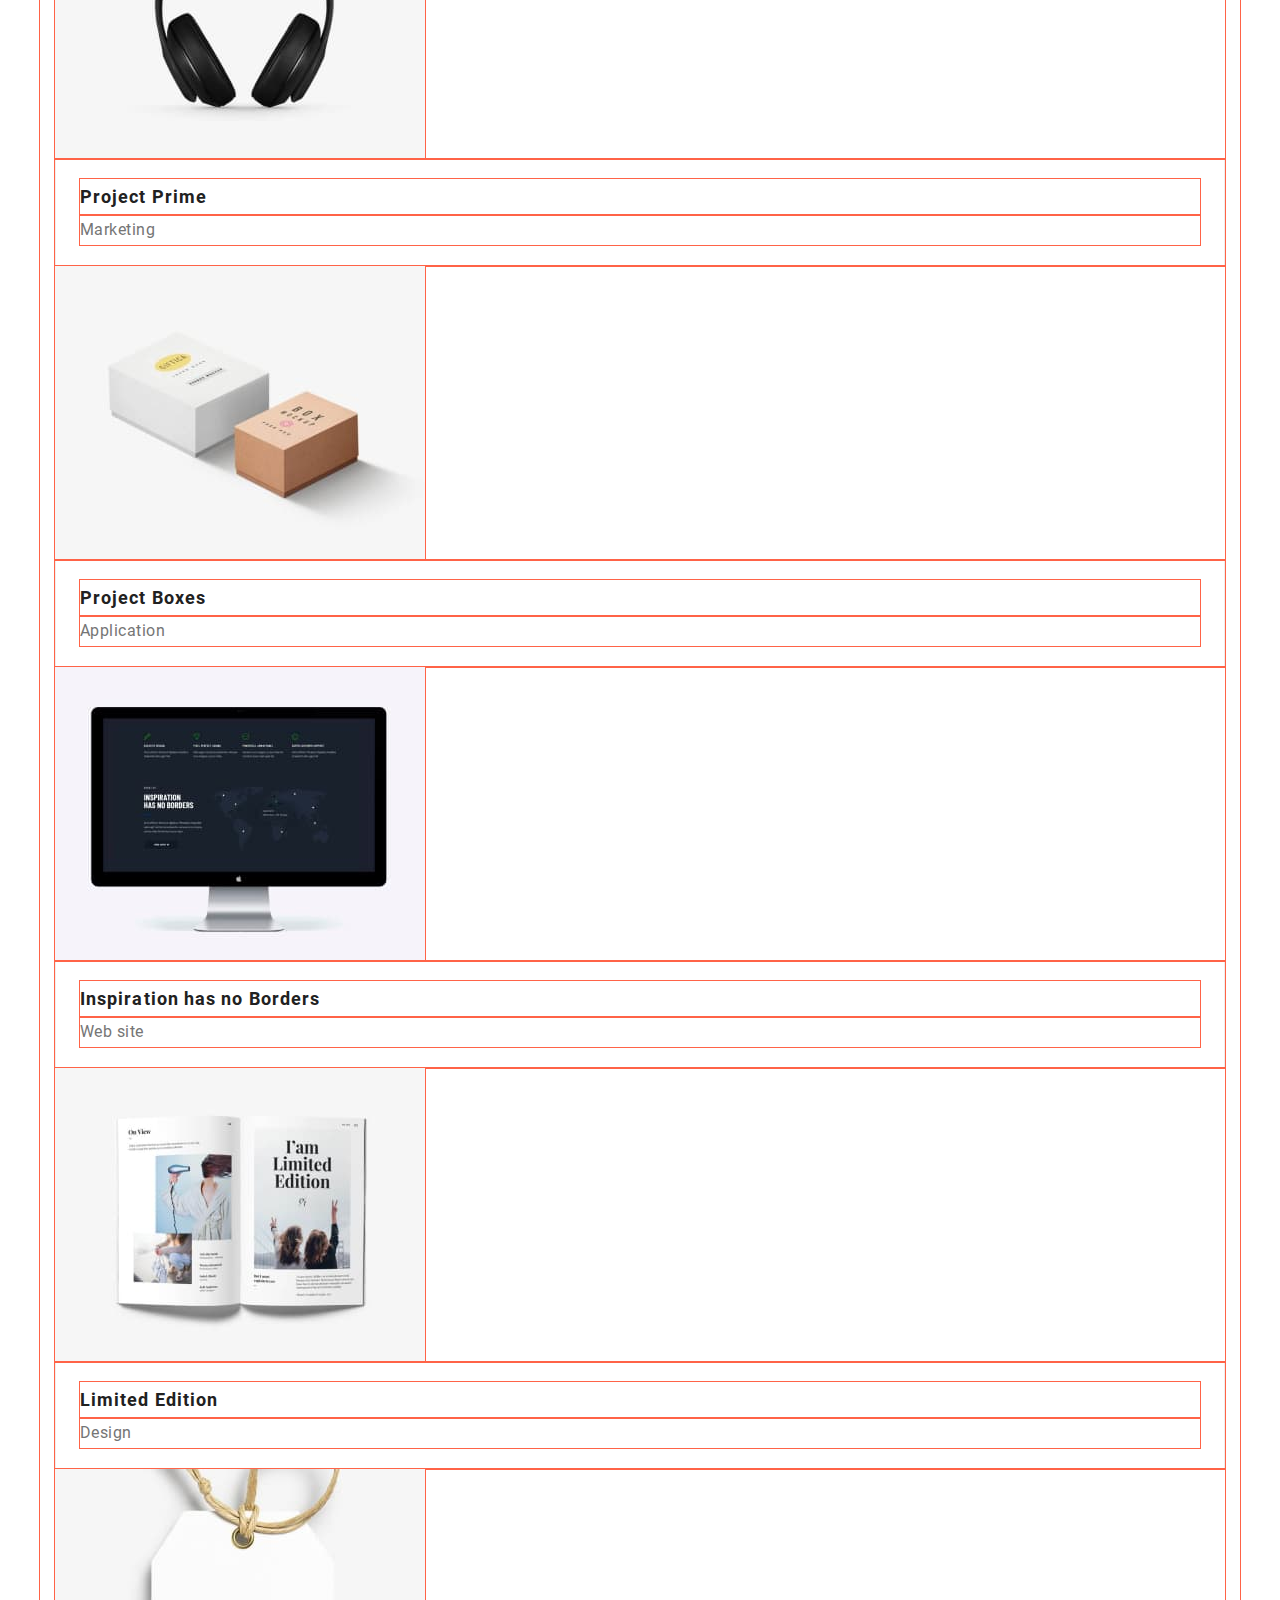
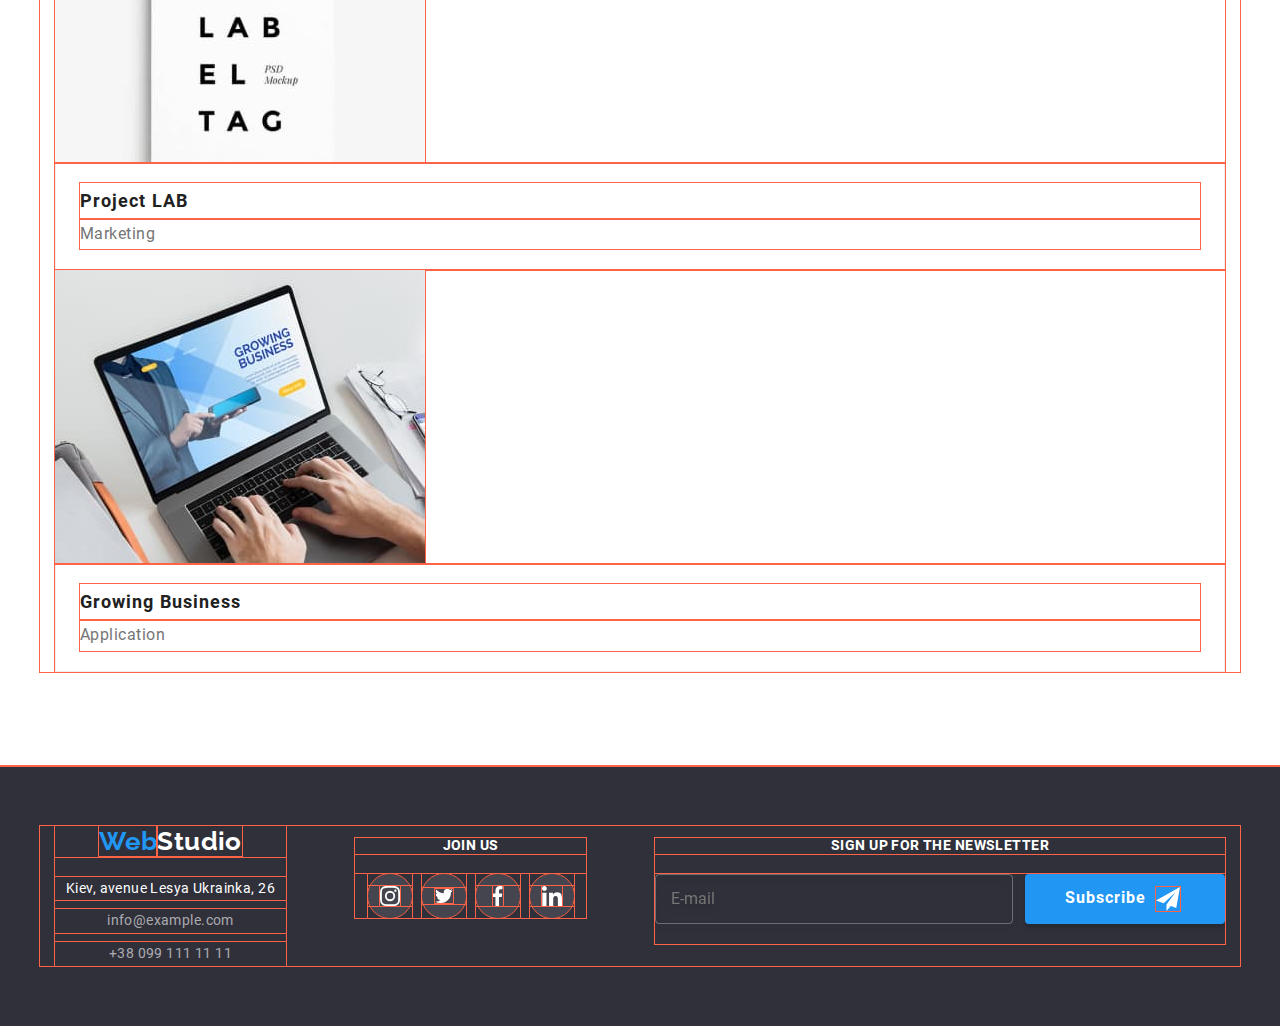
==== commit 8ec98651: "Adds mobile portfolio-filters" ====
--- a/portfolio.html
+++ b/portfolio.html
@@ -15,42 +15,50 @@
 
   <body>
     <!--Site header-->
-    <header class="page-header portfolio">
-      <div class="container main-nav">
-        <nav class="main-nav header">
-          <a href="./index.html" class="logo"
-            ><span class="logo-web">Web</span>Studio</a
-          >
-          <ul class="site-nav list">
-            <li class="item">
-              <a href="./index.html" class="link">Studio</a>
-            </li>
-            <li class="item">
-              <a href="./portfolio.html" class="link current">Portfolio</a>
-            </li>
-            <li class="item"><a href="" class="link">Contacts</a></li>
+    <header class="page-header">
+      <div class="container">
+        <a href="./index.html" class="logo"
+          ><span class="logo-web">Web</span>Studio</a
+        >
+        <button class="menu-btn" data-menu-button>
+          <svg class="" width="24" height="16" aria-label="mobile menu switch">
+            <use class="icon-open" href="./image/icon-burger"></use>
+            <use class="icon-close" href="./#icon-close"></use>
+          </svg>
+        </button>
+        <div class="menu-container" id="menu-container" data-menu>
+          <nav class="header main-nav">
+            <ul class="site-nav list">
+              <li class="item">
+                <a href="./index.html" class="link">Studio</a>
+              </li>
+              <li class="item">
+                <a href="./portfolio.html" class="link current">Portfolio</a>
+              </li>
+              <li class="item"><a href="" class="link">Contacts</a></li>
+            </ul>
+          </nav>
+
+          <!--Contacts-->
+          <ul class="contacts list">
+            <li class="item header-contacts">
+              <a class="btn-mail link" href="mailto:info@devstudio.com">
+                <svg class="button-icon" width="16" height="12">
+                  <use href="./images/sprite.svg#envelope-icon"></use>
+                </svg>
+                info@devstudio.com
+              </a>
+            </li>
+            <li class="item header-contacts">
+              <a class="btn-phone link" href="tel:+380961111111"
+                ><svg class="button-icon" width="10" height="16">
+                  <use href="./images/sprite.svg#phone-icon"></use>
+                </svg>
+                +38 096 111 11 11
+              </a>
+            </li>
           </ul>
-        </nav>
-
-        <!--Contacts-->
-        <ul class="contacts list">
-          <li class="item header-contacts">
-            <a class="btn-mail link" href="mailto:info@devstudio.com">
-              <svg class="button-icon" width="16" height="12">
-                <use href="./images/sprite.svg#envelope-icon"></use>
-              </svg>
-              info@devstudio.com
-            </a>
-          </li>
-          <li class="item header-contacts">
-            <a class="btn-phone link" href="tel:+380961111111"
-              ><svg class="button-icon" width="10" height="16">
-                <use href="./images/sprite.svg#phone-icon"></use>
-              </svg>
-              +38 096 111 11 11
-            </a>
-          </li>
-        </ul>
+        </div>
       </div>
     </header>
 
--- a/css/portfolio.min.css
+++ b/css/portfolio.min.css
@@ -1,2 +1,2 @@
-@font-face{font-family:"Raleway";font-style:normal;font-weight:700;src:local(""),url("../fonts/raleway-v17-latin-ext_latin-700.woff2") format("woff2"),url("../fonts/raleway-v17-latin-ext_latin-700.woff") format("woff")}@font-face{font-family:"Roboto";font-style:normal;font-weight:400;src:local("Roboto"),local("Roboto-Regular"),url("../fonts/roboto-v20-latin-ext_latin-regular.woff2") format("woff2"),url("../fonts/roboto-v20-latin-ext_latin-regular.woff") format("woff")}@font-face{font-family:"Roboto";font-style:normal;font-weight:500;src:local("Roboto Medium"),local("Roboto-Medium"),url("../fonts/roboto-v20-latin-ext_latin-500.woff2") format("woff2"),url("../fonts/roboto-v20-latin-ext_latin-500.woff") format("woff")}@font-face{font-family:"Roboto";font-style:normal;font-weight:700;src:local("Roboto Bold"),local("Roboto-Bold"),url("../fonts/roboto-v20-latin-ext_latin-700.woff2") format("woff2"),url("../fonts/roboto-v20-latin-ext_latin-700.woff") format("woff")}@font-face{font-family:"Roboto";font-style:normal;font-weight:900;src:local("Roboto Black"),local("Roboto-Black"),url("../fonts/roboto-v20-latin-ext_latin-900.woff2") format("woff2"),url("../fonts/roboto-v20-latin-ext_latin-900.woff") format("woff")}.visually-hidden{position:absolute !important;clip:rect(1px 1px 1px 1px);clip:rect(1px, 1px, 1px, 1px);padding:0 !important;border:0 !important;height:1px !important;width:1px !important;overflow:hidden}.non-visible{display:none}body{margin:0;font-weight:400;font-size:14px;font-family:Roboto,sans-serif;line-height:1.71;letter-spacing:0.03em;text-decoration:none;color:#757575;background-color:#fff}html{-webkit-box-sizing:border-box;box-sizing:border-box}*,*::before,*::after{-webkit-box-sizing:inherit;box-sizing:inherit}.list{margin-top:0;margin-bottom:0;margin-left:0;padding:0;list-style:none;text-decoration:none}img{display:block;max-width:100%}.container{width:100%;padding-left:15px;padding-right:15px;margin-right:auto;margin-left:auto}@media (min-width: 480px){.container{width:480px}}@media (min-width: 768px){.container{width:768px}}@media (min-width: 1200px){.container{width:1200px}}@media (min-width: 480px){.container{width:480px;background-color:teal}}@media (min-width: 768px){.container{width:768px;background-color:tomato}}@media (min-width: 1200px){.container{width:1200px}}.section{padding-top:94px;padding-bottom:94px}.section-title{margin-top:0;margin-bottom:50px;font-weight:700;font-size:36px;line-height:1.17;text-align:center;color:#212121}.main-nav{display:-webkit-box;display:-ms-flexbox;display:flex;-webkit-box-align:center;-ms-flex-align:center;align-items:center;margin-top:0px;margin-bottom:0}.logo{color:#212121;font-family:Raleway,sans-serif;font-size:26px;font-weight:700;line-height:1.19;text-decoration:none}.logo-web{color:#2196f3}.logo-footer{display:block;margin-top:0;margin-bottom:20px}.logo-white{color:#fff}.btn-mail,.btn-phone{display:-webkit-box;display:-ms-flexbox;display:flex;-webkit-box-align:center;-ms-flex-align:center;align-items:center;-webkit-box-pack:center;-ms-flex-pack:center;justify-content:center;-webkit-transition:color 250ms cubic-bezier(0.4, 0, 0.2, 1),fill 250ms cubic-bezier(0.4, 0, 0.2, 1);transition:color 250ms cubic-bezier(0.4, 0, 0.2, 1),fill 250ms cubic-bezier(0.4, 0, 0.2, 1)}.button-icon{margin-right:10px}.btn{display:inline-block;min-width:200px;font-family:inherit;font-weight:700;font-size:16px;line-height:1.88;letter-spacing:0.06em;text-decoration:none;color:#fff;background-color:#2196f3;border-radius:4px;border:none;outline:none;-webkit-box-shadow:0px 4px 4px rgba(0,0,0,0.15);box-shadow:0px 4px 4px rgba(0,0,0,0.15);cursor:pointer;-webkit-transition:color 250ms cubic-bezier(0.4, 0, 0.2, 1),background-color 250ms cubic-bezier(0.4, 0, 0.2, 1);transition:color 250ms cubic-bezier(0.4, 0, 0.2, 1),background-color 250ms cubic-bezier(0.4, 0, 0.2, 1);fill:250ms cubic-bezier(0.4, 0, 0.2, 1)}.btn:hover,.btn:focus{background-color:#fff;color:#2196f3}.hero-button{padding:10px 32px}.social-links{display:-webkit-box;display:-ms-flexbox;display:flex;-webkit-box-pack:center;-ms-flex-pack:center;justify-content:center;margin-bottom:24px;padding:0}.social-item:not(:last-child){margin-right:10px}.social-btn{display:-webkit-box;display:-ms-flexbox;display:flex;-webkit-box-align:center;-ms-flex-align:center;align-items:center;-webkit-box-pack:center;-ms-flex-pack:center;justify-content:center;width:44px;height:44px;border-radius:50%;color:#afb1b8;-webkit-transition:background-color 250ms cubic-bezier(0.4, 0, 0.2, 1),fill 250ms cubic-bezier(0.4, 0, 0.2, 1);transition:background-color 250ms cubic-bezier(0.4, 0, 0.2, 1),fill 250ms cubic-bezier(0.4, 0, 0.2, 1)}.social-btn:hover,.social-btn:focus{color:#fff;background-color:#2196f3}.social-icon{fill:currentColor}.footer-social{display:-webkit-box;display:-ms-flexbox;display:flex;-webkit-box-align:center;-ms-flex-align:center;align-items:center;-webkit-box-pack:center;-ms-flex-pack:center;justify-content:center;height:44px;width:44px;border-radius:50%;background-color:rgba(255,255,255,0.1);-webkit-transition:background-color 250ms cubic-bezier(0.4, 0, 0.2, 1);transition:background-color 250ms cubic-bezier(0.4, 0, 0.2, 1)}.footer-social:hover,.footer-social:focus{background-color:#2196f3;outline:none}.footer-links{display:-webkit-box;display:-ms-flexbox;display:flex;-webkit-box-pack:start;-ms-flex-pack:start;justify-content:start;margin-left:0}.site-nav{display:-webkit-box;display:-ms-flexbox;display:flex;margin-left:85px;margin-bottom:0px}.site-nav .item{position:relative}.site-nav .item:not(:last-child){margin-right:50px}.site-nav .link{display:block;padding-top:32px;padding-bottom:32px;color:#212121;-webkit-transition:250ms cubic-bezier(0.4, 0, 0.2, 1);transition:250ms cubic-bezier(0.4, 0, 0.2, 1)}.site-nav .link:hover,.site-nav .link:focus{color:#2196f3}.site-nav .link.current{color:#2196f3}.item .current:after{position:absolute;content:"";left:0;bottom:0;padding:0;width:100%;height:4px;background-color:#2196f3;border-radius:2px}.contacts{display:-webkit-box;display:-ms-flexbox;display:flex;margin-left:auto;margin-bottom:0px}.contacts .link{margin-left:30px;color:#757575;fill:#757575}.contacts .link:hover,.contacts .link:focus{color:#2196f3;fill:#2196f3}.site-nav .link,.contacts a{font-weight:500;font-size:14px;line-height:1.14;letter-spacing:0.02em;text-decoration:none}.features-item,.works .title,.footer-title{font-weight:700;font-size:14px;line-height:1.14;text-transform:uppercase}.features-item{margin-top:30px;margin-bottom:10px;color:#212121}.features-list{-webkit-box-pack:center;-ms-flex-pack:center;justify-content:center}.features-list p{margin-top:0;margin-bottom:0px}.features-block::before{display:block;content:"";height:120px;background-repeat:no-repeat;background-position:center;background-color:#f5f4fa;border-radius:4px}.features-block:nth-child(1)::before{background-image:url(../images/antena-icon.svg);background-size:65px}.icon-clock::before{background-image:url(../images/clock-icon.svg);background-size:67px}.icon-diagram::before{background-image:url(../images/diagram-icon.svg);background-size:70px}.icon-astronaut::before{background-image:url(../images/astronaut-icon.svg);background-size:70px}.features-description{width:270px}.portfolio-filters{margin-bottom:50px}.portfolio-filters .item:not(:last-child){margin-right:8px}.button{display:inline-block;margin-top:0;margin-bottom:0;padding:6px 22px;font-family:inherit;font-weight:500;font-size:16px;line-height:1.62;letter-spacing:0.03em;border-radius:4px;color:#212121;background-color:#f5f4fa;text-align:center;border:transparent;-webkit-transition:color 250ms cubic-bezier(0.4, 0, 0.2, 1),background-color 250ms cubic-bezier(0.4, 0, 0.2, 1);transition:color 250ms cubic-bezier(0.4, 0, 0.2, 1),background-color 250ms cubic-bezier(0.4, 0, 0.2, 1)}.button:hover,.button:focus{outline:0;color:#fff;background-color:#2196f3;-webkit-box-shadow:0px 3px 1px rgba(0,0,0,0.1),0px 1px 2px rgba(0,0,0,0.08),0px 2px 2px rgba(0,0,0,0.12);box-shadow:0px 3px 1px rgba(0,0,0,0.1),0px 1px 2px rgba(0,0,0,0.08),0px 2px 2px rgba(0,0,0,0.12)}.page-header.portfolio{border-bottom:1px solid #ececec}.portfolio-list{-ms-flex-wrap:wrap;flex-wrap:wrap}.portfolio-link{position:relative;display:block;text-decoration:none;-webkit-transition-duration:250ms;transition-duration:250ms;-webkit-transition-timing-function:cubic-bezier(0.4, 0, 0.2, 1);transition-timing-function:cubic-bezier(0.4, 0, 0.2, 1)}.portfolio-link:hover,.portfolio-link:hover .portfolio-description,.portfolio-link:focus,.portfolio-link:focus .portfolio-description{outline:0;-webkit-transform:translateY(0);transform:translateY(0);-webkit-box-shadow:0px 1px 1px rgba(0,0,0,0.12),0px 4px 4px rgba(0,0,0,0.06),1px 4px 6px rgba(0,0,0,0.16);box-shadow:0px 1px 1px rgba(0,0,0,0.12),0px 4px 4px rgba(0,0,0,0.06),1px 4px 6px rgba(0,0,0,0.16)}.portfolio-thumb{position:relative;overflow:hidden}.portfolio-description{position:absolute;top:0;left:0;height:100%;margin:0;padding:65px 25px;font-size:18px;line-height:1.56;color:#fff;background-color:rgba(33,150,243,0.9);-webkit-transform:translateY(100%);transform:translateY(100%);-webkit-transition:-webkit-transform 250ms cubic-bezier(0.4, 0, 0.2, 1);transition:-webkit-transform 250ms cubic-bezier(0.4, 0, 0.2, 1);transition:transform 250ms cubic-bezier(0.4, 0, 0.2, 1);transition:transform 250ms cubic-bezier(0.4, 0, 0.2, 1), -webkit-transform 250ms cubic-bezier(0.4, 0, 0.2, 1)}.portfolio-box{padding-top:20px;border-top:none;border-right:1px solid #eeeeee;border-left:1px solid #eeeeee;border-bottom:1px solid #eeeeee;background-color:#ffffff}.portfolio .item{display:-webkit-box;display:-ms-flexbox;display:flex;-ms-flex-wrap:wrap;flex-wrap:wrap}.portfolio-title{margin:0 24px;font-weight:700;font-size:18px;line-height:2;letter-spacing:0.06em;color:#212121}.portfolio-item{margin-top:0;margin-right:24px;margin-bottom:20px;margin-left:24px;font-weight:400;font-size:16px;line-height:1.88;letter-spacing:0.03em;color:#757575}.page-footer{padding:60px 0px;background-color:#2f303a}.footer{-webkit-box-align:baseline;-ms-flex-align:baseline;align-items:baseline}.footer-title{display:block;margin-bottom:20px;color:#fff}.submit-button{display:-webkit-box;display:-ms-flexbox;display:flex;margin:0;-webkit-box-align:center;-ms-flex-align:center;align-items:center;height:50px;padding-top:10px;padding-bottom:10px;padding-left:40px;outline:none;-webkit-transition:fill 250ms cubic-bezier(0.4, 0, 0.2, 1),background-color 250ms cubic-bezier(0.4, 0, 0.2, 1),color 250ms cubic-bezier(0.4, 0, 0.2, 1);transition:fill 250ms cubic-bezier(0.4, 0, 0.2, 1),background-color 250ms cubic-bezier(0.4, 0, 0.2, 1),color 250ms cubic-bezier(0.4, 0, 0.2, 1)}.submit-button:hover .submit-icon,.submit-button:focus .submit-icon{fill:#2196f3}.submit-icon{margin-left:10px;fill:#fff;-webkit-transition:fill 250ms cubic-bezier(0.4, 0, 0.2, 1);transition:fill 250ms cubic-bezier(0.4, 0, 0.2, 1)}.footer-form{-webkit-box-orient:horizontal;-webkit-box-direction:normal;-ms-flex-direction:row;flex-direction:row}.input-mail{-webkit-box-sizing:border-box;box-sizing:border-box;margin-right:12px;height:50px;padding:15px;font-size:16px;line-height:1.25;color:rgba(255,255,255,0.6);-webkit-box-align:center;-ms-flex-align:center;align-items:center;border:1px solid rgba(255,255,255,0.3);border-radius:4px;-webkit-filter:drop-shadow(0px 4px 4px rgba(0,0,0,0.15));filter:drop-shadow(0px 4px 4px rgba(0,0,0,0.15));background-color:inherit;outline:none}input:focus,textarea:focus{border:1px solid #2196f3;outline:0}.footer-address p{margin-top:0;margin-bottom:9px;font-style:normal;color:#fff}.footer-contacts{display:block;margin:0;font-style:normal;text-decoration:none;color:rgba(255,255,255,0.6)}.footer-contacts.mail{margin-top:0;margin-bottom:9px}
+@font-face{font-family:"Raleway";font-style:normal;font-weight:700;src:local(""),url("../fonts/raleway-v17-latin-ext_latin-700.woff2") format("woff2"),url("../fonts/raleway-v17-latin-ext_latin-700.woff") format("woff")}@font-face{font-family:"Roboto";font-style:normal;font-weight:400;src:local("Roboto"),local("Roboto-Regular"),url("../fonts/roboto-v20-latin-ext_latin-regular.woff2") format("woff2"),url("../fonts/roboto-v20-latin-ext_latin-regular.woff") format("woff")}@font-face{font-family:"Roboto";font-style:normal;font-weight:500;src:local("Roboto Medium"),local("Roboto-Medium"),url("../fonts/roboto-v20-latin-ext_latin-500.woff2") format("woff2"),url("../fonts/roboto-v20-latin-ext_latin-500.woff") format("woff")}@font-face{font-family:"Roboto";font-style:normal;font-weight:700;src:local("Roboto Bold"),local("Roboto-Bold"),url("../fonts/roboto-v20-latin-ext_latin-700.woff2") format("woff2"),url("../fonts/roboto-v20-latin-ext_latin-700.woff") format("woff")}@font-face{font-family:"Roboto";font-style:normal;font-weight:900;src:local("Roboto Black"),local("Roboto-Black"),url("../fonts/roboto-v20-latin-ext_latin-900.woff2") format("woff2"),url("../fonts/roboto-v20-latin-ext_latin-900.woff") format("woff")}.visually-hidden{position:absolute !important;clip:rect(1px 1px 1px 1px);clip:rect(1px, 1px, 1px, 1px);padding:0 !important;border:0 !important;height:1px !important;width:1px !important;overflow:hidden}.non-visible{display:none}body{margin:0;font-weight:400;font-size:14px;font-family:Roboto,sans-serif;line-height:1.71;letter-spacing:0.03em;text-decoration:none;color:#757575;background-color:#fff}html{-webkit-box-sizing:border-box;box-sizing:border-box}*,*::before,*::after{-webkit-box-sizing:inherit;box-sizing:inherit;outline:1px solid tomato}.list{margin-top:0;margin-bottom:0;margin-left:0;padding:0;list-style:none;text-decoration:none}img{display:block;max-width:100%;height:auto}.container{max-width:100%;padding-left:15px;padding-right:15px;margin-right:auto;margin-left:auto}@media (min-width: 480px){.container{width:480px}}@media (min-width: 768px){.container{width:768px}}@media (min-width: 1200px){.container{width:1200px}}@media (min-width: 768px){.flexbox{display:-webkit-box;display:-ms-flexbox;display:flex;-ms-flex-wrap:wrap;flex-wrap:wrap}}@media (min-width: 1200px){.flexbox{display:-webkit-box;display:-ms-flexbox;display:flex;-ms-flex-wrap:wrap;flex-wrap:wrap}}.section{padding:60px 0px}@media (min-width: 1200px){.section{padding:94px 0}}.section-title{margin-top:0;margin-bottom:30px;font-weight:700;font-size:28px;line-height:1.17;text-align:center;color:#212121}@media (min-width: 1200px){.section-title{margin-bottom:50px;font-size:36px}}.logo{color:#212121;font-family:Raleway,sans-serif;font-size:24px;font-weight:700;line-height:1.19;text-decoration:none}@media (min-width: 1200px){.logo{font-size:26px}}.logo-web{color:#2196f3}.logo-footer{display:block;margin-top:0;margin-bottom:20px}.logo-white{color:#fff}.btn-mail,.btn-phone{display:-webkit-box;display:-ms-flexbox;display:flex;-webkit-box-align:center;-ms-flex-align:center;align-items:center;-webkit-box-pack:center;-ms-flex-pack:center;justify-content:center;-webkit-transition:color 250ms cubic-bezier(0.4, 0, 0.2, 1),fill 250ms cubic-bezier(0.4, 0, 0.2, 1);transition:color 250ms cubic-bezier(0.4, 0, 0.2, 1),fill 250ms cubic-bezier(0.4, 0, 0.2, 1);text-align:start;-webkit-box-pack:start;-ms-flex-pack:start;justify-content:flex-start}@media (min-width: 768px){.btn-mail{margin-bottom:10px}}@media (min-width: 1200px){.btn-mail{margin-bottom:0}}.button-icon{display:inline-block;margin-right:8px}@media (min-width: 1200px){.button-icon{margin-right:10px}}.btn{display:inline-block;min-width:200px;font-family:inherit;font-weight:700;font-size:16px;line-height:1.88;letter-spacing:0.06em;text-decoration:none;color:#fff;background-color:#2196f3;border-radius:4px;border:none;outline:none;-webkit-box-shadow:0px 4px 4px rgba(0,0,0,0.15);box-shadow:0px 4px 4px rgba(0,0,0,0.15);cursor:pointer;-webkit-transition:color 250ms cubic-bezier(0.4, 0, 0.2, 1),background-color 250ms cubic-bezier(0.4, 0, 0.2, 1);transition:color 250ms cubic-bezier(0.4, 0, 0.2, 1),background-color 250ms cubic-bezier(0.4, 0, 0.2, 1);fill:250ms cubic-bezier(0.4, 0, 0.2, 1)}.btn:hover,.btn:focus{background-color:#fff;color:#2196f3}.hero-button{padding:10px 32px}.social-links{display:-webkit-box;display:-ms-flexbox;display:flex;-webkit-box-pack:center;-ms-flex-pack:center;justify-content:center;margin-bottom:24px;padding:0}.social-item:not(:last-child){margin-right:10px}.social-btn{display:-webkit-box;display:-ms-flexbox;display:flex;-webkit-box-align:center;-ms-flex-align:center;align-items:center;-webkit-box-pack:center;-ms-flex-pack:center;justify-content:center;width:44px;height:44px;border-radius:50%;color:#afb1b8;-webkit-transition:background-color 250ms cubic-bezier(0.4, 0, 0.2, 1),fill 250ms cubic-bezier(0.4, 0, 0.2, 1);transition:background-color 250ms cubic-bezier(0.4, 0, 0.2, 1),fill 250ms cubic-bezier(0.4, 0, 0.2, 1)}.social-btn:hover,.social-btn:focus{color:#fff;background-color:#2196f3}.social-icon{fill:currentColor}.footer-social{display:-webkit-box;display:-ms-flexbox;display:flex;-webkit-box-align:center;-ms-flex-align:center;align-items:center;-webkit-box-pack:center;-ms-flex-pack:center;justify-content:center;height:44px;width:44px;border-radius:50%;background-color:rgba(255,255,255,0.1);-webkit-transition:background-color 250ms cubic-bezier(0.4, 0, 0.2, 1);transition:background-color 250ms cubic-bezier(0.4, 0, 0.2, 1)}.footer-social:hover,.footer-social:focus{background-color:#2196f3;outline:none}.footer-links{display:-webkit-box;display:-ms-flexbox;display:flex;-webkit-box-pack:center;-ms-flex-pack:center;justify-content:center;margin-left:0}.menu-container{display:none}@media (min-width: 768px){.menu-container{display:-webkit-box;display:-ms-flexbox;display:flex;width:100%;-webkit-box-align:center;-ms-flex-align:center;align-items:center}}@media (min-width: 768px){.page-header .container{display:-webkit-box;display:-ms-flexbox;display:flex;-webkit-box-align:center;-ms-flex-align:center;align-items:center}.menu-btn{display:none}.main-nav{display:-webkit-box;display:-ms-flexbox;display:flex;margin-top:0px;margin-bottom:0}}.site-nav{display:-webkit-box;display:-ms-flexbox;display:flex;margin-bottom:0px}@media (min-width: 768px){.site-nav{margin-left:88px}}@media (min-width: 1200px){.site-nav{margin-left:93px}}.site-nav .item{position:relative}.site-nav .item:not(:last-child){margin-right:50px}.site-nav .link{display:block;padding-top:32px;padding-bottom:32px;color:#212121;-webkit-transition:250ms cubic-bezier(0.4, 0, 0.2, 1);transition:250ms cubic-bezier(0.4, 0, 0.2, 1)}.site-nav .link:hover,.site-nav .link:focus{color:#2196f3}.site-nav .link.current{color:#2196f3}.item .current:after{position:absolute;content:"";left:0;bottom:0;padding:0;width:100%;height:4px;background-color:#2196f3;border-radius:2px}@media (min-width: 768px){.contacts{display:block;margin-top:0;margin-left:auto;text-align:start}}@media (min-width: 1200px){.contacts{display:-webkit-box;display:-ms-flexbox;display:flex}}.contacts .link{margin-left:30px;color:#757575;fill:#757575}.contacts .link:hover,.contacts .link:focus{color:#2196f3;fill:#2196f3}.site-nav .link,.contacts a{font-weight:500;font-size:14px;line-height:1.14;letter-spacing:0.02em;text-decoration:none}.features-item,.works .title,.footer-title{font-weight:700;font-size:14px;line-height:1.14;text-transform:uppercase}.features-item{margin-top:30px;margin-bottom:10px;color:#212121}.features-block:not(:last-child){margin-bottom:30px}@media (min-width: 768px){.features-list{display:-webkit-box;display:-ms-flexbox;display:flex;-ms-flex-wrap:wrap;flex-wrap:wrap}.features-block{margin-right:30px}.features-block:nth-child(n+2){margin-bottom:0}.features-block:nth-child(2n){margin-right:0}}.features-list p{margin-top:0;margin-bottom:0px}@media (min-width: 1200px){.features-block:not(:last-child){margin-right:30px;margin-bottom:0}}.features-block::before{display:block;content:"";height:120px;background-repeat:no-repeat;background-position:center;background-color:#f5f4fa;border-radius:4px}@media (min-width: 768px){.features-block::before{width:354px}}@media (min-width: 1200px){.features-block::before{width:270px}}.features-block:nth-child(1)::before{background-image:url(../images/antena-icon.svg);background-size:65px}.icon-clock::before{background-image:url(../images/clock-icon.svg);background-size:67px}.icon-diagram::before{background-image:url(../images/diagram-icon.svg);background-size:70px}.icon-astronaut::before{background-image:url(../images/astronaut-icon.svg);background-size:70px}@media (min-width: 768px){.features-description{width:354px}}@media (min-width: 1200px){.features-description{width:270px}}.portfolio-filters{display:-webkit-box;display:-ms-flexbox;display:flex;-ms-flex-wrap:wrap;flex-wrap:wrap;margin-bottom:30px}@media (min-width: 768px){.portfolio-filters{display:-webkit-box;display:-ms-flexbox;display:flex;-webkit-box-align:center;-ms-flex-align:center;align-items:center;-webkit-box-pack:center;-ms-flex-pack:center;justify-content:center;width:100%;align-items:center}}@media (min-width: 1200px){.portfolio-filters{margin-bottom:50px}}.portfolio-filters .item:not(:last-child){margin-right:8px}@media (max-width: 767px){.portfolio-filters .item:nth-child(3){margin-right:10px}.portfolio-filters .item:nth-child(-n+3){margin-bottom:15px}}.button{display:inline-block;margin-top:0;margin-bottom:0;padding:6px 22px;font-family:inherit;font-weight:500;font-size:16px;line-height:1.62;letter-spacing:0.03em;border-radius:4px;color:#212121;background-color:#f5f4fa;text-align:center;border:transparent;-webkit-transition:color 250ms cubic-bezier(0.4, 0, 0.2, 1),background-color 250ms cubic-bezier(0.4, 0, 0.2, 1);transition:color 250ms cubic-bezier(0.4, 0, 0.2, 1),background-color 250ms cubic-bezier(0.4, 0, 0.2, 1)}.button:hover,.button:focus{outline:0;color:#fff;background-color:#2196f3;-webkit-box-shadow:0px 3px 1px rgba(0,0,0,0.1),0px 1px 2px rgba(0,0,0,0.08),0px 2px 2px rgba(0,0,0,0.12);box-shadow:0px 3px 1px rgba(0,0,0,0.1),0px 1px 2px rgba(0,0,0,0.08),0px 2px 2px rgba(0,0,0,0.12)}.page-header.portfolio{border-bottom:1px solid #ececec}.portfolio-list{-ms-flex-wrap:wrap;flex-wrap:wrap}.portfolio-link{position:relative;display:block;text-decoration:none;-webkit-transition-duration:250ms;transition-duration:250ms;-webkit-transition-timing-function:cubic-bezier(0.4, 0, 0.2, 1);transition-timing-function:cubic-bezier(0.4, 0, 0.2, 1)}.portfolio-link:hover,.portfolio-link:hover .portfolio-description,.portfolio-link:focus,.portfolio-link:focus .portfolio-description{outline:0;-webkit-transform:translateY(0);transform:translateY(0);-webkit-box-shadow:0px 1px 1px rgba(0,0,0,0.12),0px 4px 4px rgba(0,0,0,0.06),1px 4px 6px rgba(0,0,0,0.16);box-shadow:0px 1px 1px rgba(0,0,0,0.12),0px 4px 4px rgba(0,0,0,0.06),1px 4px 6px rgba(0,0,0,0.16)}.portfolio-thumb{position:relative;overflow:hidden}.portfolio-description{position:absolute;top:0;left:0;height:100%;margin:0;padding:65px 25px;font-size:18px;line-height:1.56;color:#fff;background-color:rgba(33,150,243,0.9);-webkit-transform:translateY(100%);transform:translateY(100%);-webkit-transition:-webkit-transform 250ms cubic-bezier(0.4, 0, 0.2, 1);transition:-webkit-transform 250ms cubic-bezier(0.4, 0, 0.2, 1);transition:transform 250ms cubic-bezier(0.4, 0, 0.2, 1);transition:transform 250ms cubic-bezier(0.4, 0, 0.2, 1), -webkit-transform 250ms cubic-bezier(0.4, 0, 0.2, 1)}.portfolio-box{padding-top:20px;border-top:none;border-right:1px solid #eeeeee;border-left:1px solid #eeeeee;border-bottom:1px solid #eeeeee;background-color:#ffffff}.portfolio .item{display:-webkit-box;display:-ms-flexbox;display:flex;-ms-flex-wrap:wrap;flex-wrap:wrap}.portfolio-title{margin:0 24px;font-weight:700;font-size:18px;line-height:2;letter-spacing:0.06em;color:#212121}.portfolio-item{margin-top:0;margin-right:24px;margin-bottom:20px;margin-left:24px;font-weight:400;font-size:16px;line-height:1.88;letter-spacing:0.03em;color:#757575}.page-footer{padding:60px 0px;text-align:center;background-color:#2f303a}.footer-title{display:block;margin-bottom:20px;color:#fff}.footer-info,.footer-join-us{margin-bottom:60px}.footer-sign-up{-webkit-box-align:center;-ms-flex-align:center;align-items:center}@media screen and (min-width: 768px) and (max-width: 1199px){.footer{display:-webkit-box;display:-ms-flexbox;display:flex;-ms-flex-wrap:wrap;flex-wrap:wrap;-webkit-box-align:baseline;-ms-flex-align:baseline;align-items:baseline;-ms-flex-pack:distribute;justify-content:space-around}.footer-form .input-mail{width:450px;margin-right:0}}@media (min-width: 1200px){.footer{-webkit-box-pack:justify;-ms-flex-pack:justify;justify-content:space-between;-webkit-box-align:baseline;-ms-flex-align:baseline;align-items:baseline}.footer-info,.footer-join-us{margin-bottom:0;-webkit-box-sizing:border-box;box-sizing:border-box;width:231px}.footer-sign-up{-webkit-box-align:center;-ms-flex-align:center;align-items:center;margin-bottom:0}.footer-form .input-mail{width:358px;margin-right:12}.footer-form{display:-webkit-box;display:-ms-flexbox;display:flex;-webkit-box-orient:horizontal;-webkit-box-direction:normal;-ms-flex-direction:row;flex-direction:row}}.submit-button{display:-webkit-box;display:-ms-flexbox;display:flex;margin-right:auto;margin-left:auto;-webkit-box-align:center;-ms-flex-align:center;align-items:center;height:50px;padding-top:10px;padding-bottom:10px;padding-left:40px;outline:none;-webkit-transition:fill 250ms cubic-bezier(0.4, 0, 0.2, 1),background-color 250ms cubic-bezier(0.4, 0, 0.2, 1),color 250ms cubic-bezier(0.4, 0, 0.2, 1);transition:fill 250ms cubic-bezier(0.4, 0, 0.2, 1),background-color 250ms cubic-bezier(0.4, 0, 0.2, 1),color 250ms cubic-bezier(0.4, 0, 0.2, 1)}.submit-button:hover .submit-icon,.submit-button:focus .submit-icon{fill:#2196f3}.submit-icon{margin-left:10px;fill:#fff;-webkit-transition:fill 250ms cubic-bezier(0.4, 0, 0.2, 1);transition:fill 250ms cubic-bezier(0.4, 0, 0.2, 1)}.input-mail{-webkit-box-sizing:border-box;box-sizing:border-box;margin-right:12px;margin-bottom:20px;width:100%;height:50px;padding:15px;font-size:16px;line-height:1.25;color:rgba(255,255,255,0.6);-webkit-box-align:center;-ms-flex-align:center;align-items:center;border:1px solid rgba(255,255,255,0.3);border-radius:4px;-webkit-filter:drop-shadow(0px 4px 4px rgba(0,0,0,0.15));filter:drop-shadow(0px 4px 4px rgba(0,0,0,0.15));background-color:inherit;outline:none}input:focus,textarea:focus{border:1px solid #2196f3;outline:0}.footer-address p{margin-top:0;margin-bottom:9px;font-style:normal;color:#fff}.footer-contacts{display:block;margin:0;font-style:normal;text-decoration:none;color:rgba(255,255,255,0.6)}.footer-contacts.mail{margin-top:0;margin-bottom:9px}
 /*# sourceMappingURL=portfolio.min.css.map */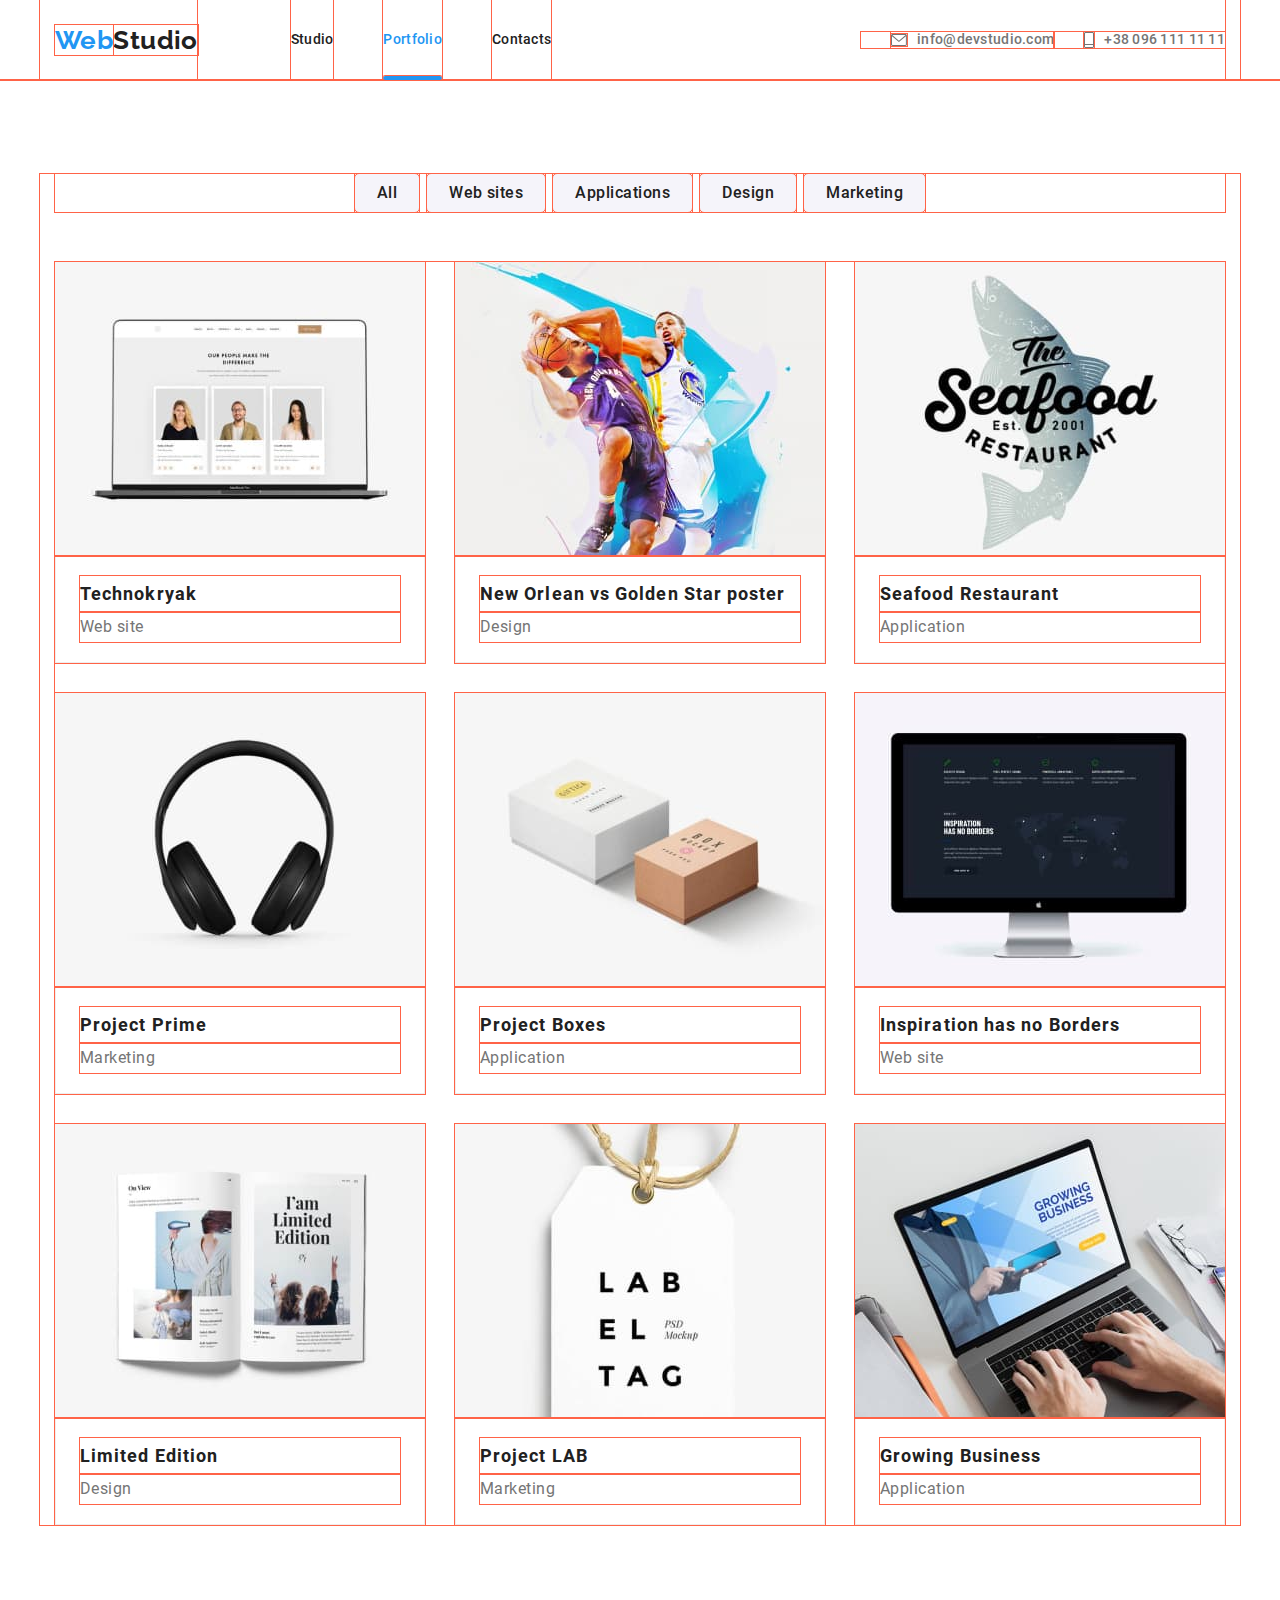
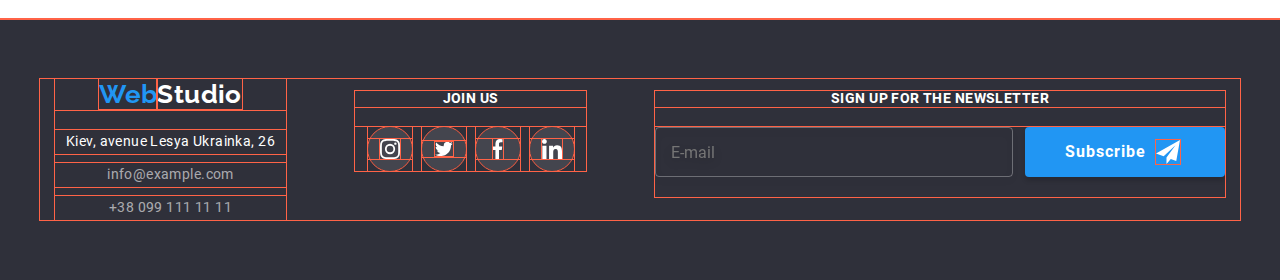
==== commit 5c838eb3: "Adds mobile-menu to Portfolio" ====
--- a/portfolio.html
+++ b/portfolio.html
@@ -13,17 +13,23 @@
     <link rel="stylesheet" href="./sass/utils/_fonts.scss" />
   </head>
 
-  <body>
+  <body class="modal-open">
     <!--Site header-->
     <header class="page-header">
       <div class="container">
         <a href="./index.html" class="logo"
           ><span class="logo-web">Web</span>Studio</a
         >
-        <button class="menu-btn" data-menu-button>
+        <button
+          class="menu-btn"
+          type="button"
+          aria-expanded="false"
+          aria-controls="menu-container"
+          data-menu-button
+        >
           <svg class="" width="24" height="16" aria-label="mobile menu switch">
-            <use class="icon-open" href="./image/icon-burger"></use>
-            <use class="icon-close" href="./#icon-close"></use>
+            <use class="icon-open" href="./images/sprite.svg#icon-burger"></use>
+            <use class="icon-close" href="./images/sprite.svg#icon-close"></use>
           </svg>
         </button>
         <div class="menu-container" id="menu-container" data-menu>
@@ -369,6 +375,7 @@
         </div>
       </div>
     </footer>
+    <script src="./js/menu.js"></script>
     <script src="./js/modal.js"></script>
   </body>
 </html>
--- a/css/portfolio.min.css
+++ b/css/portfolio.min.css
@@ -1,2 +1,2 @@
-@font-face{font-family:"Raleway";font-style:normal;font-weight:700;src:local(""),url("../fonts/raleway-v17-latin-ext_latin-700.woff2") format("woff2"),url("../fonts/raleway-v17-latin-ext_latin-700.woff") format("woff")}@font-face{font-family:"Roboto";font-style:normal;font-weight:400;src:local("Roboto"),local("Roboto-Regular"),url("../fonts/roboto-v20-latin-ext_latin-regular.woff2") format("woff2"),url("../fonts/roboto-v20-latin-ext_latin-regular.woff") format("woff")}@font-face{font-family:"Roboto";font-style:normal;font-weight:500;src:local("Roboto Medium"),local("Roboto-Medium"),url("../fonts/roboto-v20-latin-ext_latin-500.woff2") format("woff2"),url("../fonts/roboto-v20-latin-ext_latin-500.woff") format("woff")}@font-face{font-family:"Roboto";font-style:normal;font-weight:700;src:local("Roboto Bold"),local("Roboto-Bold"),url("../fonts/roboto-v20-latin-ext_latin-700.woff2") format("woff2"),url("../fonts/roboto-v20-latin-ext_latin-700.woff") format("woff")}@font-face{font-family:"Roboto";font-style:normal;font-weight:900;src:local("Roboto Black"),local("Roboto-Black"),url("../fonts/roboto-v20-latin-ext_latin-900.woff2") format("woff2"),url("../fonts/roboto-v20-latin-ext_latin-900.woff") format("woff")}.visually-hidden{position:absolute !important;clip:rect(1px 1px 1px 1px);clip:rect(1px, 1px, 1px, 1px);padding:0 !important;border:0 !important;height:1px !important;width:1px !important;overflow:hidden}.non-visible{display:none}body{margin:0;font-weight:400;font-size:14px;font-family:Roboto,sans-serif;line-height:1.71;letter-spacing:0.03em;text-decoration:none;color:#757575;background-color:#fff}html{-webkit-box-sizing:border-box;box-sizing:border-box}*,*::before,*::after{-webkit-box-sizing:inherit;box-sizing:inherit;outline:1px solid tomato}.list{margin-top:0;margin-bottom:0;margin-left:0;padding:0;list-style:none;text-decoration:none}img{display:block;max-width:100%;height:auto}.container{max-width:100%;padding-left:15px;padding-right:15px;margin-right:auto;margin-left:auto}@media (min-width: 480px){.container{width:480px}}@media (min-width: 768px){.container{width:768px}}@media (min-width: 1200px){.container{width:1200px}}@media (min-width: 768px){.flexbox{display:-webkit-box;display:-ms-flexbox;display:flex;-ms-flex-wrap:wrap;flex-wrap:wrap}}@media (min-width: 1200px){.flexbox{display:-webkit-box;display:-ms-flexbox;display:flex;-ms-flex-wrap:wrap;flex-wrap:wrap}}.section{padding:60px 0px}@media (min-width: 1200px){.section{padding:94px 0}}.section-title{margin-top:0;margin-bottom:30px;font-weight:700;font-size:28px;line-height:1.17;text-align:center;color:#212121}@media (min-width: 1200px){.section-title{margin-bottom:50px;font-size:36px}}.logo{color:#212121;font-family:Raleway,sans-serif;font-size:24px;font-weight:700;line-height:1.19;text-decoration:none}@media (min-width: 1200px){.logo{font-size:26px}}.logo-web{color:#2196f3}.logo-footer{display:block;margin-top:0;margin-bottom:20px}.logo-white{color:#fff}.btn-mail,.btn-phone{display:-webkit-box;display:-ms-flexbox;display:flex;-webkit-box-align:center;-ms-flex-align:center;align-items:center;-webkit-box-pack:center;-ms-flex-pack:center;justify-content:center;-webkit-transition:color 250ms cubic-bezier(0.4, 0, 0.2, 1),fill 250ms cubic-bezier(0.4, 0, 0.2, 1);transition:color 250ms cubic-bezier(0.4, 0, 0.2, 1),fill 250ms cubic-bezier(0.4, 0, 0.2, 1);text-align:start;-webkit-box-pack:start;-ms-flex-pack:start;justify-content:flex-start}@media (min-width: 768px){.btn-mail{margin-bottom:10px}}@media (min-width: 1200px){.btn-mail{margin-bottom:0}}.button-icon{display:inline-block;margin-right:8px}@media (min-width: 1200px){.button-icon{margin-right:10px}}.btn{display:inline-block;min-width:200px;font-family:inherit;font-weight:700;font-size:16px;line-height:1.88;letter-spacing:0.06em;text-decoration:none;color:#fff;background-color:#2196f3;border-radius:4px;border:none;outline:none;-webkit-box-shadow:0px 4px 4px rgba(0,0,0,0.15);box-shadow:0px 4px 4px rgba(0,0,0,0.15);cursor:pointer;-webkit-transition:color 250ms cubic-bezier(0.4, 0, 0.2, 1),background-color 250ms cubic-bezier(0.4, 0, 0.2, 1);transition:color 250ms cubic-bezier(0.4, 0, 0.2, 1),background-color 250ms cubic-bezier(0.4, 0, 0.2, 1);fill:250ms cubic-bezier(0.4, 0, 0.2, 1)}.btn:hover,.btn:focus{background-color:#fff;color:#2196f3}.hero-button{padding:10px 32px}.social-links{display:-webkit-box;display:-ms-flexbox;display:flex;-webkit-box-pack:center;-ms-flex-pack:center;justify-content:center;margin-bottom:24px;padding:0}.social-item:not(:last-child){margin-right:10px}.social-btn{display:-webkit-box;display:-ms-flexbox;display:flex;-webkit-box-align:center;-ms-flex-align:center;align-items:center;-webkit-box-pack:center;-ms-flex-pack:center;justify-content:center;width:44px;height:44px;border-radius:50%;color:#afb1b8;-webkit-transition:background-color 250ms cubic-bezier(0.4, 0, 0.2, 1),fill 250ms cubic-bezier(0.4, 0, 0.2, 1);transition:background-color 250ms cubic-bezier(0.4, 0, 0.2, 1),fill 250ms cubic-bezier(0.4, 0, 0.2, 1)}.social-btn:hover,.social-btn:focus{color:#fff;background-color:#2196f3}.social-icon{fill:currentColor}.footer-social{display:-webkit-box;display:-ms-flexbox;display:flex;-webkit-box-align:center;-ms-flex-align:center;align-items:center;-webkit-box-pack:center;-ms-flex-pack:center;justify-content:center;height:44px;width:44px;border-radius:50%;background-color:rgba(255,255,255,0.1);-webkit-transition:background-color 250ms cubic-bezier(0.4, 0, 0.2, 1);transition:background-color 250ms cubic-bezier(0.4, 0, 0.2, 1)}.footer-social:hover,.footer-social:focus{background-color:#2196f3;outline:none}.footer-links{display:-webkit-box;display:-ms-flexbox;display:flex;-webkit-box-pack:center;-ms-flex-pack:center;justify-content:center;margin-left:0}.menu-container{display:none}@media (min-width: 768px){.menu-container{display:-webkit-box;display:-ms-flexbox;display:flex;width:100%;-webkit-box-align:center;-ms-flex-align:center;align-items:center}}@media (min-width: 768px){.page-header .container{display:-webkit-box;display:-ms-flexbox;display:flex;-webkit-box-align:center;-ms-flex-align:center;align-items:center}.menu-btn{display:none}.main-nav{display:-webkit-box;display:-ms-flexbox;display:flex;margin-top:0px;margin-bottom:0}}.site-nav{display:-webkit-box;display:-ms-flexbox;display:flex;margin-bottom:0px}@media (min-width: 768px){.site-nav{margin-left:88px}}@media (min-width: 1200px){.site-nav{margin-left:93px}}.site-nav .item{position:relative}.site-nav .item:not(:last-child){margin-right:50px}.site-nav .link{display:block;padding-top:32px;padding-bottom:32px;color:#212121;-webkit-transition:250ms cubic-bezier(0.4, 0, 0.2, 1);transition:250ms cubic-bezier(0.4, 0, 0.2, 1)}.site-nav .link:hover,.site-nav .link:focus{color:#2196f3}.site-nav .link.current{color:#2196f3}.item .current:after{position:absolute;content:"";left:0;bottom:0;padding:0;width:100%;height:4px;background-color:#2196f3;border-radius:2px}@media (min-width: 768px){.contacts{display:block;margin-top:0;margin-left:auto;text-align:start}}@media (min-width: 1200px){.contacts{display:-webkit-box;display:-ms-flexbox;display:flex}}.contacts .link{margin-left:30px;color:#757575;fill:#757575}.contacts .link:hover,.contacts .link:focus{color:#2196f3;fill:#2196f3}.site-nav .link,.contacts a{font-weight:500;font-size:14px;line-height:1.14;letter-spacing:0.02em;text-decoration:none}.features-item,.works .title,.footer-title{font-weight:700;font-size:14px;line-height:1.14;text-transform:uppercase}.features-item{margin-top:30px;margin-bottom:10px;color:#212121}.features-block:not(:last-child){margin-bottom:30px}@media (min-width: 768px){.features-list{display:-webkit-box;display:-ms-flexbox;display:flex;-ms-flex-wrap:wrap;flex-wrap:wrap}.features-block{margin-right:30px}.features-block:nth-child(n+2){margin-bottom:0}.features-block:nth-child(2n){margin-right:0}}.features-list p{margin-top:0;margin-bottom:0px}@media (min-width: 1200px){.features-block:not(:last-child){margin-right:30px;margin-bottom:0}}.features-block::before{display:block;content:"";height:120px;background-repeat:no-repeat;background-position:center;background-color:#f5f4fa;border-radius:4px}@media (min-width: 768px){.features-block::before{width:354px}}@media (min-width: 1200px){.features-block::before{width:270px}}.features-block:nth-child(1)::before{background-image:url(../images/antena-icon.svg);background-size:65px}.icon-clock::before{background-image:url(../images/clock-icon.svg);background-size:67px}.icon-diagram::before{background-image:url(../images/diagram-icon.svg);background-size:70px}.icon-astronaut::before{background-image:url(../images/astronaut-icon.svg);background-size:70px}@media (min-width: 768px){.features-description{width:354px}}@media (min-width: 1200px){.features-description{width:270px}}.portfolio-filters{display:-webkit-box;display:-ms-flexbox;display:flex;-ms-flex-wrap:wrap;flex-wrap:wrap;margin-bottom:30px}@media (min-width: 768px){.portfolio-filters{display:-webkit-box;display:-ms-flexbox;display:flex;-webkit-box-align:center;-ms-flex-align:center;align-items:center;-webkit-box-pack:center;-ms-flex-pack:center;justify-content:center;width:100%;align-items:center}}@media (min-width: 1200px){.portfolio-filters{margin-bottom:50px}}.portfolio-filters .item:not(:last-child){margin-right:8px}@media (max-width: 767px){.portfolio-filters .item:nth-child(3){margin-right:10px}.portfolio-filters .item:nth-child(-n+3){margin-bottom:15px}}.button{display:inline-block;margin-top:0;margin-bottom:0;padding:6px 22px;font-family:inherit;font-weight:500;font-size:16px;line-height:1.62;letter-spacing:0.03em;border-radius:4px;color:#212121;background-color:#f5f4fa;text-align:center;border:transparent;-webkit-transition:color 250ms cubic-bezier(0.4, 0, 0.2, 1),background-color 250ms cubic-bezier(0.4, 0, 0.2, 1);transition:color 250ms cubic-bezier(0.4, 0, 0.2, 1),background-color 250ms cubic-bezier(0.4, 0, 0.2, 1)}.button:hover,.button:focus{outline:0;color:#fff;background-color:#2196f3;-webkit-box-shadow:0px 3px 1px rgba(0,0,0,0.1),0px 1px 2px rgba(0,0,0,0.08),0px 2px 2px rgba(0,0,0,0.12);box-shadow:0px 3px 1px rgba(0,0,0,0.1),0px 1px 2px rgba(0,0,0,0.08),0px 2px 2px rgba(0,0,0,0.12)}.page-header.portfolio{border-bottom:1px solid #ececec}.portfolio-list{-ms-flex-wrap:wrap;flex-wrap:wrap}.portfolio-link{position:relative;display:block;text-decoration:none;-webkit-transition-duration:250ms;transition-duration:250ms;-webkit-transition-timing-function:cubic-bezier(0.4, 0, 0.2, 1);transition-timing-function:cubic-bezier(0.4, 0, 0.2, 1)}.portfolio-link:hover,.portfolio-link:hover .portfolio-description,.portfolio-link:focus,.portfolio-link:focus .portfolio-description{outline:0;-webkit-transform:translateY(0);transform:translateY(0);-webkit-box-shadow:0px 1px 1px rgba(0,0,0,0.12),0px 4px 4px rgba(0,0,0,0.06),1px 4px 6px rgba(0,0,0,0.16);box-shadow:0px 1px 1px rgba(0,0,0,0.12),0px 4px 4px rgba(0,0,0,0.06),1px 4px 6px rgba(0,0,0,0.16)}.portfolio-thumb{position:relative;overflow:hidden}.portfolio-description{position:absolute;top:0;left:0;height:100%;margin:0;padding:65px 25px;font-size:18px;line-height:1.56;color:#fff;background-color:rgba(33,150,243,0.9);-webkit-transform:translateY(100%);transform:translateY(100%);-webkit-transition:-webkit-transform 250ms cubic-bezier(0.4, 0, 0.2, 1);transition:-webkit-transform 250ms cubic-bezier(0.4, 0, 0.2, 1);transition:transform 250ms cubic-bezier(0.4, 0, 0.2, 1);transition:transform 250ms cubic-bezier(0.4, 0, 0.2, 1), -webkit-transform 250ms cubic-bezier(0.4, 0, 0.2, 1)}.portfolio-box{padding-top:20px;border-top:none;border-right:1px solid #eeeeee;border-left:1px solid #eeeeee;border-bottom:1px solid #eeeeee;background-color:#ffffff}.portfolio .item{display:-webkit-box;display:-ms-flexbox;display:flex;-ms-flex-wrap:wrap;flex-wrap:wrap}.portfolio-title{margin:0 24px;font-weight:700;font-size:18px;line-height:2;letter-spacing:0.06em;color:#212121}.portfolio-item{margin-top:0;margin-right:24px;margin-bottom:20px;margin-left:24px;font-weight:400;font-size:16px;line-height:1.88;letter-spacing:0.03em;color:#757575}.page-footer{padding:60px 0px;text-align:center;background-color:#2f303a}.footer-title{display:block;margin-bottom:20px;color:#fff}.footer-info,.footer-join-us{margin-bottom:60px}.footer-sign-up{-webkit-box-align:center;-ms-flex-align:center;align-items:center}@media screen and (min-width: 768px) and (max-width: 1199px){.footer{display:-webkit-box;display:-ms-flexbox;display:flex;-ms-flex-wrap:wrap;flex-wrap:wrap;-webkit-box-align:baseline;-ms-flex-align:baseline;align-items:baseline;-ms-flex-pack:distribute;justify-content:space-around}.footer-form .input-mail{width:450px;margin-right:0}}@media (min-width: 1200px){.footer{-webkit-box-pack:justify;-ms-flex-pack:justify;justify-content:space-between;-webkit-box-align:baseline;-ms-flex-align:baseline;align-items:baseline}.footer-info,.footer-join-us{margin-bottom:0;-webkit-box-sizing:border-box;box-sizing:border-box;width:231px}.footer-sign-up{-webkit-box-align:center;-ms-flex-align:center;align-items:center;margin-bottom:0}.footer-form .input-mail{width:358px;margin-right:12}.footer-form{display:-webkit-box;display:-ms-flexbox;display:flex;-webkit-box-orient:horizontal;-webkit-box-direction:normal;-ms-flex-direction:row;flex-direction:row}}.submit-button{display:-webkit-box;display:-ms-flexbox;display:flex;margin-right:auto;margin-left:auto;-webkit-box-align:center;-ms-flex-align:center;align-items:center;height:50px;padding-top:10px;padding-bottom:10px;padding-left:40px;outline:none;-webkit-transition:fill 250ms cubic-bezier(0.4, 0, 0.2, 1),background-color 250ms cubic-bezier(0.4, 0, 0.2, 1),color 250ms cubic-bezier(0.4, 0, 0.2, 1);transition:fill 250ms cubic-bezier(0.4, 0, 0.2, 1),background-color 250ms cubic-bezier(0.4, 0, 0.2, 1),color 250ms cubic-bezier(0.4, 0, 0.2, 1)}.submit-button:hover .submit-icon,.submit-button:focus .submit-icon{fill:#2196f3}.submit-icon{margin-left:10px;fill:#fff;-webkit-transition:fill 250ms cubic-bezier(0.4, 0, 0.2, 1);transition:fill 250ms cubic-bezier(0.4, 0, 0.2, 1)}.input-mail{-webkit-box-sizing:border-box;box-sizing:border-box;margin-right:12px;margin-bottom:20px;width:100%;height:50px;padding:15px;font-size:16px;line-height:1.25;color:rgba(255,255,255,0.6);-webkit-box-align:center;-ms-flex-align:center;align-items:center;border:1px solid rgba(255,255,255,0.3);border-radius:4px;-webkit-filter:drop-shadow(0px 4px 4px rgba(0,0,0,0.15));filter:drop-shadow(0px 4px 4px rgba(0,0,0,0.15));background-color:inherit;outline:none}input:focus,textarea:focus{border:1px solid #2196f3;outline:0}.footer-address p{margin-top:0;margin-bottom:9px;font-style:normal;color:#fff}.footer-contacts{display:block;margin:0;font-style:normal;text-decoration:none;color:rgba(255,255,255,0.6)}.footer-contacts.mail{margin-top:0;margin-bottom:9px}
+@font-face{font-family:"Raleway";font-style:normal;font-weight:700;src:local(""),url("../fonts/raleway-v17-latin-ext_latin-700.woff2") format("woff2"),url("../fonts/raleway-v17-latin-ext_latin-700.woff") format("woff")}@font-face{font-family:"Roboto";font-style:normal;font-weight:400;src:local("Roboto"),local("Roboto-Regular"),url("../fonts/roboto-v20-latin-ext_latin-regular.woff2") format("woff2"),url("../fonts/roboto-v20-latin-ext_latin-regular.woff") format("woff")}@font-face{font-family:"Roboto";font-style:normal;font-weight:500;src:local("Roboto Medium"),local("Roboto-Medium"),url("../fonts/roboto-v20-latin-ext_latin-500.woff2") format("woff2"),url("../fonts/roboto-v20-latin-ext_latin-500.woff") format("woff")}@font-face{font-family:"Roboto";font-style:normal;font-weight:700;src:local("Roboto Bold"),local("Roboto-Bold"),url("../fonts/roboto-v20-latin-ext_latin-700.woff2") format("woff2"),url("../fonts/roboto-v20-latin-ext_latin-700.woff") format("woff")}@font-face{font-family:"Roboto";font-style:normal;font-weight:900;src:local("Roboto Black"),local("Roboto-Black"),url("../fonts/roboto-v20-latin-ext_latin-900.woff2") format("woff2"),url("../fonts/roboto-v20-latin-ext_latin-900.woff") format("woff")}.visually-hidden{position:absolute !important;clip:rect(1px 1px 1px 1px);clip:rect(1px, 1px, 1px, 1px);padding:0 !important;border:0 !important;height:1px !important;width:1px !important;overflow:hidden}.non-visible{display:none}body{margin:0;font-weight:400;font-size:14px;font-family:Roboto,sans-serif;line-height:1.71;letter-spacing:0.03em;text-decoration:none;color:#757575;background-color:#fff}html{-webkit-box-sizing:border-box;box-sizing:border-box}*,*::before,*::after{-webkit-box-sizing:inherit;box-sizing:inherit;outline:1px solid tomato}.list{margin-top:0;margin-bottom:0;margin-left:0;margin-right:0;padding:0;list-style:none;text-decoration:none}img{display:block;max-width:100%;height:auto}.container{max-width:100%;padding-left:15px;padding-right:15px;margin-right:auto;margin-left:auto}@media (min-width: 480px){.container{width:480px}}@media (min-width: 768px){.container{width:768px}}@media (min-width: 1200px){.container{width:1200px}}@media (min-width: 768px){.flexbox{display:-webkit-box;display:-ms-flexbox;display:flex;-ms-flex-wrap:wrap;flex-wrap:wrap}}@media (min-width: 1200px){.flexbox{display:-webkit-box;display:-ms-flexbox;display:flex;-ms-flex-wrap:wrap;flex-wrap:wrap}}.section{padding:60px 0px}@media (min-width: 1200px){.section{padding:94px 0}}.section-title{margin-top:0;margin-bottom:30px;font-weight:700;font-size:28px;line-height:1.17;text-align:center;color:#212121}@media (min-width: 1200px){.section-title{margin-bottom:50px;font-size:36px}}.logo{color:#212121;font-family:Raleway,sans-serif;font-size:24px;font-weight:700;line-height:1.19;text-decoration:none}@media (min-width: 1200px){.logo{font-size:26px}}.logo-web{color:#2196f3}.logo-footer{display:block;margin-top:0;margin-bottom:20px}.logo-white{color:#fff}@media (min-width: 768px){.menu-container{display:-webkit-box;display:-ms-flexbox;display:flex;-webkit-box-align:center;-ms-flex-align:center;align-items:center;width:100%}}@media (max-width: 767px){.menu-container{display:none;position:absolute;padding:60px 0px;top:100%;right:0;max-width:767px;width:100%;height:393px;font-size:18px;line-height:1.16;text-align:center;background-color:#fff;-webkit-box-shadow:0px 4px 8px rgba(0,0,0,0.04),0px 2px 4px rgba(0,0,0,0.08),0px 1px 3px rgba(0,0,0,0.16);box-shadow:0px 4px 8px rgba(0,0,0,0.04),0px 2px 4px rgba(0,0,0,0.08),0px 1px 3px rgba(0,0,0,0.16)}.menu-container.is-open{display:block}}.menu-btn{display:inline-block;width:40px;height:40px;border:none;background-color:transparent;cursor:pointer;-webkit-transition:fill 250ms cubic-bezier(0.4, 0, 0.2, 1);transition:fill 250ms cubic-bezier(0.4, 0, 0.2, 1)}.menu-btn:hover,.menu-btn:focus{fill:#2196f3}.menu-btn .icon-close{display:none}.menu-btn.is-open .icon-close{display:block}.menu-btn.is-open .icon-open{display:none}@media (min-width: 768px){.page-header .container{display:-webkit-box;display:-ms-flexbox;display:flex;-webkit-box-align:center;-ms-flex-align:center;align-items:center}.menu-btn{display:none}.main-nav{display:-webkit-box;display:-ms-flexbox;display:flex;margin-top:0;margin-bottom:0}}.btn-mail,.btn-phone{display:-webkit-box;display:-ms-flexbox;display:flex;-webkit-box-align:center;-ms-flex-align:center;align-items:center;-webkit-box-pack:center;-ms-flex-pack:center;justify-content:center;-webkit-transition:color 250ms cubic-bezier(0.4, 0, 0.2, 1),fill 250ms cubic-bezier(0.4, 0, 0.2, 1);transition:color 250ms cubic-bezier(0.4, 0, 0.2, 1),fill 250ms cubic-bezier(0.4, 0, 0.2, 1);text-align:start}@media (min-width: 768px){.btn-mail{margin-bottom:10px}}@media (min-width: 1200px){.btn-mail{margin-bottom:0}}@media (min-width: 768px){.btn-mail,.btn-phone{-webkit-box-pack:start;-ms-flex-pack:start;justify-content:flex-start}}.button-icon{display:inline-block;margin-right:8px}@media (min-width: 1200px){.button-icon{margin-right:10px}}.btn{display:inline-block;min-width:200px;font-family:inherit;font-weight:700;font-size:16px;line-height:1.88;letter-spacing:0.06em;text-decoration:none;color:#fff;background-color:#2196f3;border-radius:4px;border:none;outline:none;-webkit-box-shadow:0px 4px 4px rgba(0,0,0,0.15);box-shadow:0px 4px 4px rgba(0,0,0,0.15);cursor:pointer;-webkit-transition:color 250ms cubic-bezier(0.4, 0, 0.2, 1),background-color 250ms cubic-bezier(0.4, 0, 0.2, 1);transition:color 250ms cubic-bezier(0.4, 0, 0.2, 1),background-color 250ms cubic-bezier(0.4, 0, 0.2, 1);fill:250ms cubic-bezier(0.4, 0, 0.2, 1)}.btn:hover,.btn:focus{background-color:#fff;color:#2196f3}.hero-button{padding:10px 32px}.social-links{display:-webkit-box;display:-ms-flexbox;display:flex;-webkit-box-pack:center;-ms-flex-pack:center;justify-content:center;margin-bottom:24px;padding:0}.social-item:not(:last-child){margin-right:10px}.social-btn{display:-webkit-box;display:-ms-flexbox;display:flex;-webkit-box-align:center;-ms-flex-align:center;align-items:center;-webkit-box-pack:center;-ms-flex-pack:center;justify-content:center;width:44px;height:44px;border-radius:50%;color:#afb1b8;-webkit-transition:background-color 250ms cubic-bezier(0.4, 0, 0.2, 1),fill 250ms cubic-bezier(0.4, 0, 0.2, 1);transition:background-color 250ms cubic-bezier(0.4, 0, 0.2, 1),fill 250ms cubic-bezier(0.4, 0, 0.2, 1)}.social-btn:hover,.social-btn:focus{color:#fff;background-color:#2196f3}.social-icon{fill:currentColor}.footer-social{display:-webkit-box;display:-ms-flexbox;display:flex;-webkit-box-align:center;-ms-flex-align:center;align-items:center;-webkit-box-pack:center;-ms-flex-pack:center;justify-content:center;height:44px;width:44px;border-radius:50%;background-color:rgba(255,255,255,0.1);-webkit-transition:background-color 250ms cubic-bezier(0.4, 0, 0.2, 1);transition:background-color 250ms cubic-bezier(0.4, 0, 0.2, 1)}.footer-social:hover,.footer-social:focus{background-color:#2196f3;outline:none}.footer-links{display:-webkit-box;display:-ms-flexbox;display:flex;-webkit-box-pack:center;-ms-flex-pack:center;justify-content:center;margin-left:0}@media (max-width: 767px){.page-header .container{display:-webkit-box;display:-ms-flexbox;display:flex;min-height:63px;-webkit-box-pack:justify;-ms-flex-pack:justify;justify-content:space-between;-webkit-box-align:center;-ms-flex-align:center;align-items:center}.page-header{position:relative;border-bottom:1px solid #ececec}.site-nav{display:inline-block;padding:0;margin-bottom:60px;-webkit-box-align:center;-ms-flex-align:center;align-items:center}.site-nav .link,.contacts a{font-size:18px;line-height:1.17}.site-nav .item:not(:last-child){margin-bottom:40px}.site-nav .link.current{padding-bottom:8px}.btn-mail{margin-bottom:16px}}@media (min-width: 768px){.site-nav{margin-left:88px;display:-webkit-box;display:-ms-flexbox;display:flex;margin-bottom:0px}.site-nav .item:not(:last-child){margin-right:50px}}@media (min-width: 1200px){.site-nav{margin-left:93px}.contacts .link{margin-left:30px}}.site-nav .item{position:relative}.site-nav .link{display:block;padding:0;color:#212121;-webkit-transition:250ms cubic-bezier(0.4, 0, 0.2, 1);transition:250ms cubic-bezier(0.4, 0, 0.2, 1)}@media (min-width: 768px){.site-nav .link{padding-top:32px;padding-bottom:32px}}.site-nav .link:hover,.site-nav .link:focus{color:#2196f3}.site-nav .link.current{color:#2196f3}.item .current:after{position:absolute;content:"";left:0;bottom:0;padding:0;width:100%;height:4px;background-color:#2196f3;border-radius:2px}@media (min-width: 768px){.contacts{display:block;margin-top:0;margin-left:auto;text-align:start}}@media (min-width: 1200px){.contacts{display:-webkit-box;display:-ms-flexbox;display:flex}}.contacts .link{padding:0;color:#757575;fill:#757575}.contacts .link:hover,.contacts .link:focus{color:#2196f3;fill:#2196f3}@media (min-width: 768px){.site-nav .link,.contacts a{font-size:14px;line-height:1.14}}.site-nav .link,.contacts a{font-weight:500;letter-spacing:0.02em;text-decoration:none}.features-item,.works .title,.footer-title{font-weight:700;font-size:14px;line-height:1.14;text-transform:uppercase}.features-item{margin-top:30px;margin-bottom:10px;color:#212121}.features-block:not(:last-child){margin-bottom:30px}@media (min-width: 768px){.features-list{display:-webkit-box;display:-ms-flexbox;display:flex;-ms-flex-wrap:wrap;flex-wrap:wrap}.features-block{margin-right:30px}.features-block:nth-child(n+2){margin-bottom:0}.features-block:nth-child(2n){margin-right:0}}.features-list p{margin-top:0;margin-bottom:0px}@media (min-width: 1200px){.features-block:not(:last-child){margin-right:30px;margin-bottom:0}}.features-block::before{display:block;content:"";height:120px;background-repeat:no-repeat;background-position:center;background-color:#f5f4fa;border-radius:4px}@media (min-width: 768px){.features-block::before{width:354px}}@media (min-width: 1200px){.features-block::before{width:270px}}.features-block:nth-child(1)::before{background-image:url(../images/antena-icon.svg);background-size:65px}.icon-clock::before{background-image:url(../images/clock-icon.svg);background-size:67px}.icon-diagram::before{background-image:url(../images/diagram-icon.svg);background-size:70px}.icon-astronaut::before{background-image:url(../images/astronaut-icon.svg);background-size:70px}@media (min-width: 768px){.features-description{width:354px}}@media (min-width: 1200px){.features-description{width:270px}}.portfolio-filters{display:-webkit-box;display:-ms-flexbox;display:flex;-ms-flex-wrap:wrap;flex-wrap:wrap;margin-bottom:30px}@media (min-width: 768px){.portfolio-filters{display:-webkit-box;display:-ms-flexbox;display:flex;-webkit-box-align:center;-ms-flex-align:center;align-items:center;-webkit-box-pack:center;-ms-flex-pack:center;justify-content:center;width:100%;align-items:center}}@media (min-width: 1200px){.portfolio-filters{margin-bottom:50px}}.portfolio-filters .item:not(:last-child){margin-right:8px}@media (max-width: 767px){.portfolio-filters .item:nth-child(3){margin-right:10px}.portfolio-filters .item:nth-child(-n+3){margin-bottom:15px}}.button{display:inline-block;margin-top:0;margin-bottom:0;padding:6px 22px;font-family:inherit;font-weight:500;font-size:16px;line-height:1.62;letter-spacing:0.03em;border-radius:4px;color:#212121;background-color:#f5f4fa;text-align:center;border:transparent;-webkit-transition:color 250ms cubic-bezier(0.4, 0, 0.2, 1),background-color 250ms cubic-bezier(0.4, 0, 0.2, 1);transition:color 250ms cubic-bezier(0.4, 0, 0.2, 1),background-color 250ms cubic-bezier(0.4, 0, 0.2, 1)}.button:hover,.button:focus{outline:0;color:#fff;background-color:#2196f3;-webkit-box-shadow:0px 3px 1px rgba(0,0,0,0.1),0px 1px 2px rgba(0,0,0,0.08),0px 2px 2px rgba(0,0,0,0.12);box-shadow:0px 3px 1px rgba(0,0,0,0.1),0px 1px 2px rgba(0,0,0,0.08),0px 2px 2px rgba(0,0,0,0.12)}.page-header.portfolio{border-bottom:1px solid #ececec}.portfolio-list{display:-webkit-box;display:-ms-flexbox;display:flex;-ms-flex-wrap:wrap;flex-wrap:wrap;-webkit-box-pack:justify;-ms-flex-pack:justify;justify-content:space-between}@media (max-width: 1199px){.portfolio-card:not(:last-child){margin-bottom:30px}}@media (min-width: 768px) and (max-width: 1199px){.portfolio-card .portfolio-card{width:calc((100% - 30px * 2) / 2)}.portfolio-card:nth-child(2n+1){margin-right:30px}}@media (min-width: 1200px){.portfolio-card .portfolio-card{width:calc((100% - 60px * 2) / 3)}.portfolio-card:not(:nth-last-child(-n+3)){margin-bottom:30px}}.portfolio-card .portfolio-link{position:relative;display:block;text-decoration:none;-webkit-transition-duration:250ms;transition-duration:250ms;-webkit-transition-timing-function:cubic-bezier(0.4, 0, 0.2, 1);transition-timing-function:cubic-bezier(0.4, 0, 0.2, 1)}.portfolio-card .portfolio-link:hover,.portfolio-card .portfolio-link:hover .portfolio-description,.portfolio-card .portfolio-link:focus,.portfolio-card .portfolio-link:focus .portfolio-description{outline:0;-webkit-transform:translateY(0);transform:translateY(0);-webkit-box-shadow:0px 1px 1px rgba(0,0,0,0.12),0px 4px 4px rgba(0,0,0,0.06),1px 4px 6px rgba(0,0,0,0.16);box-shadow:0px 1px 1px rgba(0,0,0,0.12),0px 4px 4px rgba(0,0,0,0.06),1px 4px 6px rgba(0,0,0,0.16)}.portfolio-card .portfolio-thumb{position:relative;overflow:hidden}.portfolio-card .portfolio-description{position:absolute;display:-webkit-box;display:-ms-flexbox;display:flex;top:0;left:0;height:100%;width:100%;margin:0;padding:65px 25px;font-size:18px;line-height:1.56;color:#fff;background-color:rgba(33,150,243,0.9);-webkit-transform:translateY(100%);transform:translateY(100%);-webkit-transition:-webkit-transform 250ms cubic-bezier(0.4, 0, 0.2, 1);transition:-webkit-transform 250ms cubic-bezier(0.4, 0, 0.2, 1);transition:transform 250ms cubic-bezier(0.4, 0, 0.2, 1);transition:transform 250ms cubic-bezier(0.4, 0, 0.2, 1), -webkit-transform 250ms cubic-bezier(0.4, 0, 0.2, 1)}@media (min-width: 768px){.portfolio-card .portfolio-description{width:354px}}@media (min-width: 1200px){.portfolio-card .portfolio-description{width:370px}}.portfolio-card .portfolio-box{width:100%;padding-top:20px;border-top:none;border-right:1px solid #eeeeee;border-left:1px solid #eeeeee;border-bottom:1px solid #eeeeee;background-color:#ffffff}@media (min-width: 768px){.portfolio-card{width:354px}}@media (min-width: 1200px){.portfolio-card{width:370px}}.portfolio .item{display:-webkit-box;display:-ms-flexbox;display:flex;-ms-flex-wrap:wrap;flex-wrap:wrap}.portfolio-title{margin:0 24px;font-weight:700;font-size:18px;line-height:2;letter-spacing:0.06em;color:#212121}.portfolio-item{margin-top:0;margin-right:24px;margin-bottom:20px;margin-left:24px;font-weight:400;font-size:16px;line-height:1.88;letter-spacing:0.03em;color:#757575}.page-footer{padding:60px 0px;text-align:center;background-color:#2f303a}.footer-title{display:block;margin-bottom:20px;color:#fff}.footer-info,.footer-join-us{margin-bottom:60px}.footer-sign-up{-webkit-box-align:center;-ms-flex-align:center;align-items:center}@media screen and (min-width: 768px) and (max-width: 1199px){.footer{display:-webkit-box;display:-ms-flexbox;display:flex;-ms-flex-wrap:wrap;flex-wrap:wrap;-webkit-box-align:baseline;-ms-flex-align:baseline;align-items:baseline;-ms-flex-pack:distribute;justify-content:space-around}.footer-form .input-mail{width:450px;margin-right:0}}@media (min-width: 1200px){.footer{-webkit-box-pack:justify;-ms-flex-pack:justify;justify-content:space-between;-webkit-box-align:baseline;-ms-flex-align:baseline;align-items:baseline}.footer-info,.footer-join-us{margin-bottom:0;-webkit-box-sizing:border-box;box-sizing:border-box;width:231px}.footer-sign-up{-webkit-box-align:center;-ms-flex-align:center;align-items:center;margin-bottom:0}.footer-form .input-mail{width:358px;margin-right:12}.footer-form{display:-webkit-box;display:-ms-flexbox;display:flex;-webkit-box-orient:horizontal;-webkit-box-direction:normal;-ms-flex-direction:row;flex-direction:row}}.submit-button{display:-webkit-box;display:-ms-flexbox;display:flex;margin-right:auto;margin-left:auto;-webkit-box-align:center;-ms-flex-align:center;align-items:center;height:50px;padding-top:10px;padding-bottom:10px;padding-left:40px;outline:none;-webkit-transition:fill 250ms cubic-bezier(0.4, 0, 0.2, 1),background-color 250ms cubic-bezier(0.4, 0, 0.2, 1),color 250ms cubic-bezier(0.4, 0, 0.2, 1);transition:fill 250ms cubic-bezier(0.4, 0, 0.2, 1),background-color 250ms cubic-bezier(0.4, 0, 0.2, 1),color 250ms cubic-bezier(0.4, 0, 0.2, 1)}.submit-button:hover .submit-icon,.submit-button:focus .submit-icon{fill:#2196f3}.submit-icon{margin-left:10px;fill:#fff;-webkit-transition:fill 250ms cubic-bezier(0.4, 0, 0.2, 1);transition:fill 250ms cubic-bezier(0.4, 0, 0.2, 1)}.input-mail{-webkit-box-sizing:border-box;box-sizing:border-box;margin-right:12px;margin-bottom:20px;width:100%;height:50px;padding:15px;font-size:16px;line-height:1.25;color:rgba(255,255,255,0.6);-webkit-box-align:center;-ms-flex-align:center;align-items:center;border:1px solid rgba(255,255,255,0.3);border-radius:4px;-webkit-filter:drop-shadow(0px 4px 4px rgba(0,0,0,0.15));filter:drop-shadow(0px 4px 4px rgba(0,0,0,0.15));background-color:inherit;outline:none}input:focus,textarea:focus{border:1px solid #2196f3;outline:0}.footer-address p{margin-top:0;margin-bottom:9px;font-style:normal;color:#fff}.footer-contacts{display:block;margin:0;font-style:normal;text-decoration:none;color:rgba(255,255,255,0.6)}.footer-contacts.mail{margin-top:0;margin-bottom:9px}
 /*# sourceMappingURL=portfolio.min.css.map */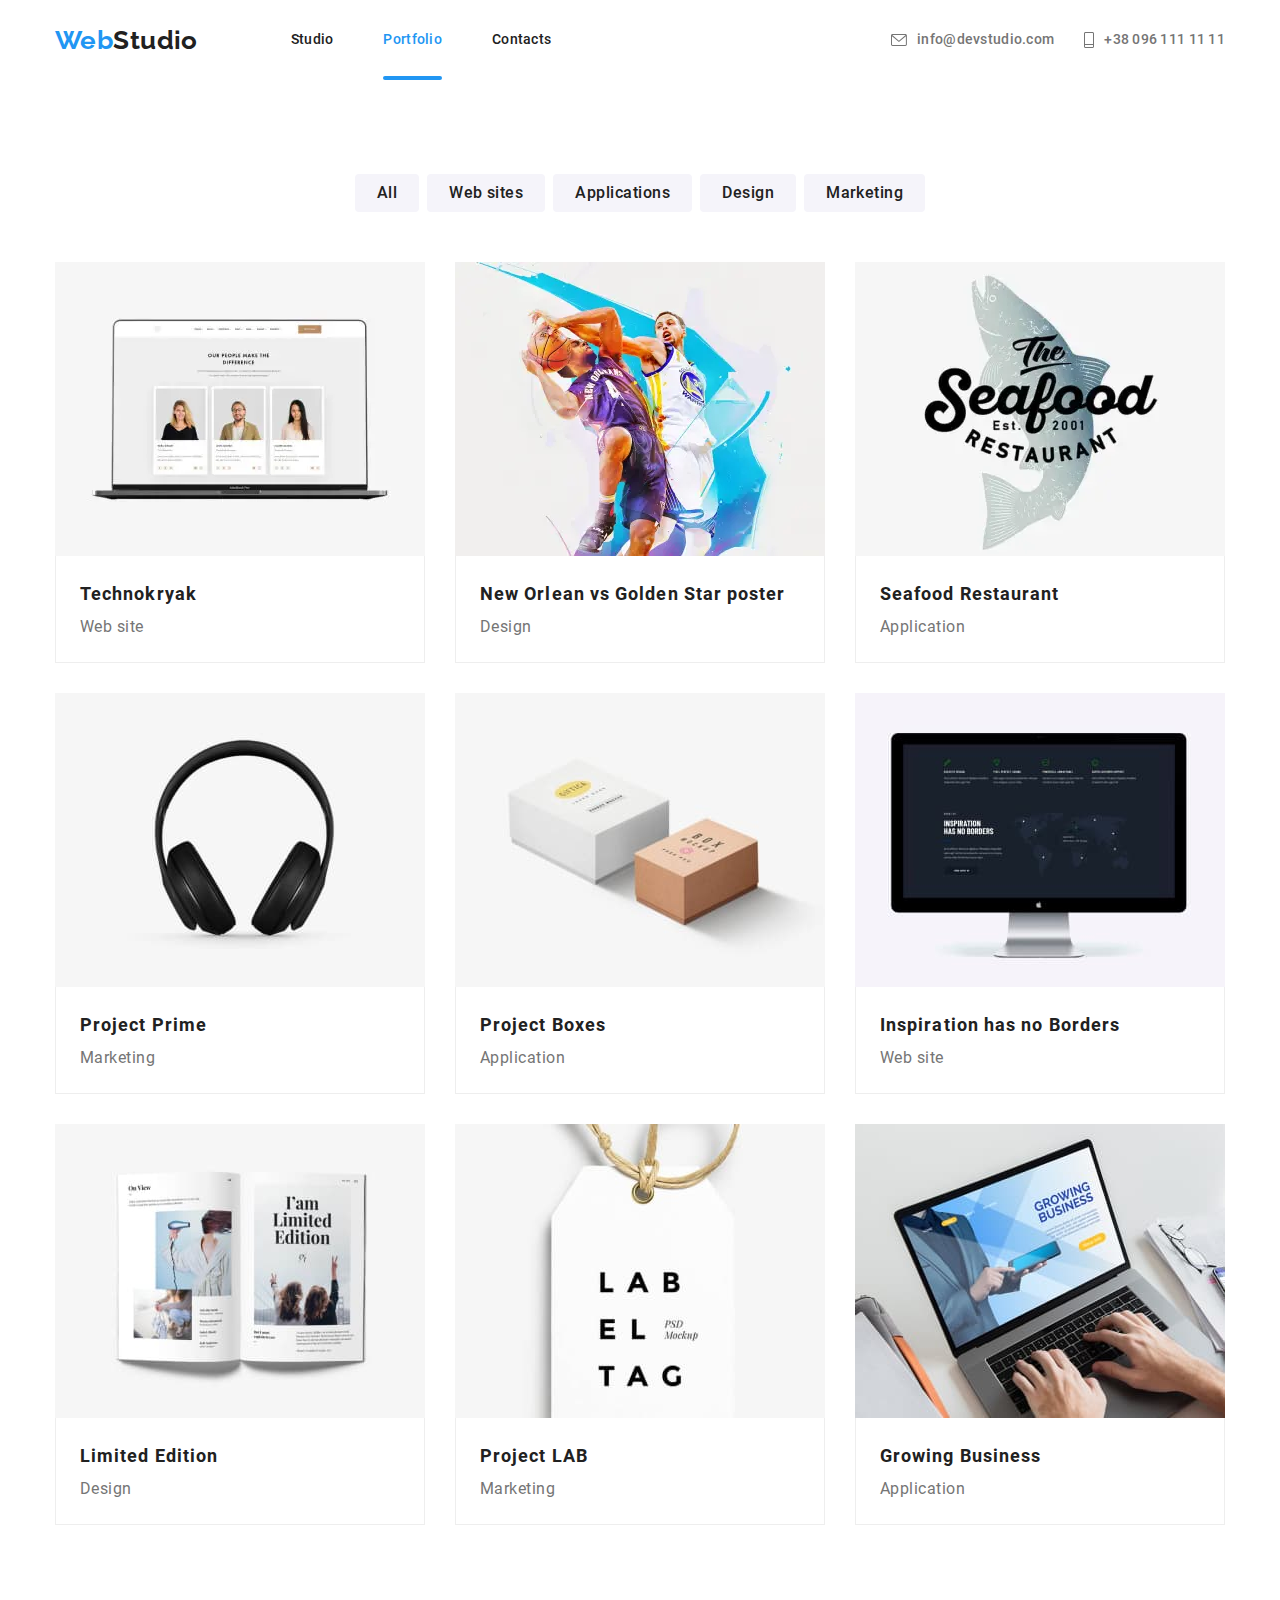
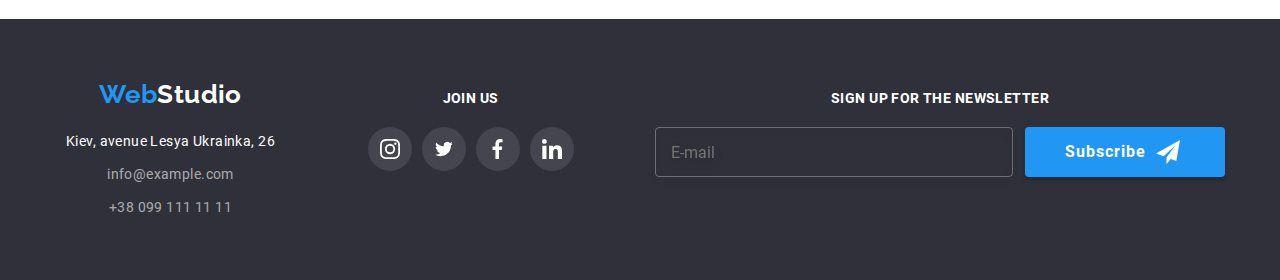
==== commit cff0a28c: "Adds 3 photos to portfolio" ====
--- a/portfolio.html
+++ b/portfolio.html
@@ -95,12 +95,61 @@
             <li class="portfolio-card item">
               <a class="portfolio-link" href="">
                 <div class="portfolio-thumb">
-                  <img
-                    src="./images/portfolio-card.jpg"
-                    alt="People"
-                    width="370"
-                    height="294"
-                  />
+                  <picture>
+                    <source
+                      srcset="
+                        ./images/portfolio/portfolio1-desktop.webp    1x,
+                        ./images/portfolio/portfolio1-desktop@2x.webp 2x
+                      "
+                      media="(min-width: 1200px)"
+                      type="image/webp"
+                    />
+                    <source
+                      srcset="
+                        ./images/portfolio/portfolio1-desktop.jpg    1x,
+                        ./images/portfolio/portfolio1-desktop@2x.jpg 2x
+                      "
+                      media="(min-width: 1200px)"
+                      type="image/jpg"
+                    />
+                    <source
+                      srcset="
+                        ./images/portfolio/portfolio1-tablet.webp    1x,
+                        ./images/portfolio/portfolio1-tablet@2x.webp 2x
+                      "
+                      media="(min-width: 768px)"
+                      type="image/webp"
+                    />
+                    <source
+                      srcset="
+                        ./images/portfolio/portfolio1-tablet.jpg    1x,
+                        ./images/portfolio/portfolio1-tablet@2x.jpg 2x
+                      "
+                      media="(min-width: 768px)"
+                      type="image/jpg"
+                    />
+                    <source
+                      srcset="
+                        ./images/portfolio/portfolio1-mobile.webp    1x,
+                        ./images/portfolio/portfolio1-mobile@2x.webp 2x
+                      "
+                      media="(max-width: 767px)"
+                      type="image/webp"
+                    />
+                    <source
+                      srcset="
+                        ./images/portfolio/portfolio1-mobile.jpg    1x,
+                        ./images/portfolio/portfolio1-mobile@2x.jpg 2x
+                      "
+                      media="(max-width: 767px)"
+                      type="image/jpg"
+                    />
+                    <img
+                      class="card-item-image"
+                      src="./images/portfolio/portfolio1-mobile.jpg"
+                      alt="People"
+                    />
+                  </picture>
                   <p class="portfolio-description">
                     Technokryak is a modern platform for the spread of
                     coronavirus. Companies use this platform for digital
@@ -117,12 +166,61 @@
             <li class="portfolio-card item">
               <a class="portfolio-link" href="">
                 <div class="portfolio-thumb">
-                  <img
-                    src="./images/portfolio-1.jpg"
-                    alt="Basketball players"
-                    width="370"
-                    height="294"
-                  />
+                  <picture>
+                    <source
+                      srcset="
+                        ./images/portfolio/portfolio2-desktop.webp    1x,
+                        ./images/portfolio/portfolio2-desktop@2x.webp 2x
+                      "
+                      media="(min-width: 1200px)"
+                      type="image/webp"
+                    />
+                    <source
+                      srcset="
+                        ./images/portfolio/portfolio2-desktop.jpg    1x,
+                        ./images/portfolio/portfolio2-desktop@2x.jpg 2x
+                      "
+                      media="(min-width: 1200px)"
+                      type="image/jpg"
+                    />
+                    <source
+                      srcset="
+                        ./images/portfolio/portfolio2-tablet.webp    1x,
+                        ./images/portfolio/portfolio2-tablet@2x.webp 2x
+                      "
+                      media="(min-width: 768px)"
+                      type="image/webp"
+                    />
+                    <source
+                      srcset="
+                        ./images/portfolio/portfolio2-tablet.jpg    1x,
+                        ./images/portfolio/portfolio2-tablet@2x.jpg 2x
+                      "
+                      media="(min-width: 768px)"
+                      type="image/jpg"
+                    />
+                    <source
+                      srcset="
+                        ./images/portfolio/portfolio2-mobile.webp    1x,
+                        ./images/portfolio/portfolio2-mobile@2x.webp 2x
+                      "
+                      media="(max-width: 767px)"
+                      type="image/webp"
+                    />
+                    <source
+                      srcset="
+                        ./images/portfolio/portfolio2-mobile.jpg    1x,
+                        ./images/portfolio/portfolio2-mobile@2x.jpg 2x
+                      "
+                      media="(max-width: 767px)"
+                      type="image/jpg"
+                    />
+                    <img
+                      class="card-item-image"
+                      src="./images/portfolio/portfolio2-mobile.jpg"
+                      alt="Basketball players"
+                    />
+                  </picture>
                   <p class="portfolio-description">
                     Technokryak is a modern platform for the spread of
                     coronavirus. Companies use this platform for digital
@@ -141,12 +239,61 @@
             <li class="portfolio-card item">
               <a class="portfolio-link" href="">
                 <div class="portfolio-thumb">
-                  <img
-                    src="./images/portfolio-2.jpg"
-                    alt="Restaurant logo"
-                    width="370"
-                    height="294"
-                  />
+                  <picture>
+                    <source
+                      srcset="
+                        ./images/portfolio/portfolio3-desktop.webp    1x,
+                        ./images/portfolio/portfolio3-desktop@2x.webp 2x
+                      "
+                      media="(min-width: 1200px)"
+                      type="image/webp"
+                    />
+                    <source
+                      srcset="
+                        ./images/portfolio/portfolio3-desktop.jpg    1x,
+                        ./images/portfolio/portfolio3-desktop@2x.jpg 2x
+                      "
+                      media="(min-width: 1200px)"
+                      type="image/jpg"
+                    />
+                    <source
+                      srcset="
+                        ./images/portfolio/portfolio3-tablet.webp    1x,
+                        ./images/portfolio/portfolio3-tablet@2x.webp 2x
+                      "
+                      media="(min-width: 768px)"
+                      type="image/webp"
+                    />
+                    <source
+                      srcset="
+                        ./images/portfolio/portfolio3-tablet.jpg    1x,
+                        ./images/portfolio/portfolio3-tablet@2x.jpg 2x
+                      "
+                      media="(min-width: 768px)"
+                      type="image/jpg"
+                    />
+                    <source
+                      srcset="
+                        ./images/portfolio/portfolio3-mobile.webp    1x,
+                        ./images/portfolio/portfolio3-mobile@2x.webp 2x
+                      "
+                      media="(max-width: 767px)"
+                      type="image/webp"
+                    />
+                    <source
+                      srcset="
+                        ./images/portfolio/portfolio3-mobile.jpg    1x,
+                        ./images/portfolio/portfolio3-mobile@2x.jpg 2x
+                      "
+                      media="(max-width: 767px)"
+                      type="image/jpg"
+                    />
+                    <img
+                      class="card-item-image"
+                      src="./images/portfolio/portfolio3-mobile.jpg"
+                      alt="Restaurant logo"
+                    />
+                  </picture>
                   <p class="portfolio-description">
                     Technokryak is a modern platform for the spread of
                     coronavirus. Companies use this platform for digital
--- a/css/portfolio.min.css
+++ b/css/portfolio.min.css
@@ -1,2 +1,2 @@
-@font-face{font-family:"Raleway";font-style:normal;font-weight:700;src:local(""),url("../fonts/raleway-v17-latin-ext_latin-700.woff2") format("woff2"),url("../fonts/raleway-v17-latin-ext_latin-700.woff") format("woff")}@font-face{font-family:"Roboto";font-style:normal;font-weight:400;src:local("Roboto"),local("Roboto-Regular"),url("../fonts/roboto-v20-latin-ext_latin-regular.woff2") format("woff2"),url("../fonts/roboto-v20-latin-ext_latin-regular.woff") format("woff")}@font-face{font-family:"Roboto";font-style:normal;font-weight:500;src:local("Roboto Medium"),local("Roboto-Medium"),url("../fonts/roboto-v20-latin-ext_latin-500.woff2") format("woff2"),url("../fonts/roboto-v20-latin-ext_latin-500.woff") format("woff")}@font-face{font-family:"Roboto";font-style:normal;font-weight:700;src:local("Roboto Bold"),local("Roboto-Bold"),url("../fonts/roboto-v20-latin-ext_latin-700.woff2") format("woff2"),url("../fonts/roboto-v20-latin-ext_latin-700.woff") format("woff")}@font-face{font-family:"Roboto";font-style:normal;font-weight:900;src:local("Roboto Black"),local("Roboto-Black"),url("../fonts/roboto-v20-latin-ext_latin-900.woff2") format("woff2"),url("../fonts/roboto-v20-latin-ext_latin-900.woff") format("woff")}.visually-hidden{position:absolute !important;clip:rect(1px 1px 1px 1px);clip:rect(1px, 1px, 1px, 1px);padding:0 !important;border:0 !important;height:1px !important;width:1px !important;overflow:hidden}.non-visible{display:none}body{margin:0;font-weight:400;font-size:14px;font-family:Roboto,sans-serif;line-height:1.71;letter-spacing:0.03em;text-decoration:none;color:#757575;background-color:#fff}html{-webkit-box-sizing:border-box;box-sizing:border-box}*,*::before,*::after{-webkit-box-sizing:inherit;box-sizing:inherit;outline:1px solid tomato}.list{margin-top:0;margin-bottom:0;margin-left:0;margin-right:0;padding:0;list-style:none;text-decoration:none}img{display:block;max-width:100%;height:auto}.container{max-width:100%;padding-left:15px;padding-right:15px;margin-right:auto;margin-left:auto}@media (min-width: 480px){.container{width:480px}}@media (min-width: 768px){.container{width:768px}}@media (min-width: 1200px){.container{width:1200px}}@media (min-width: 768px){.flexbox{display:-webkit-box;display:-ms-flexbox;display:flex;-ms-flex-wrap:wrap;flex-wrap:wrap}}@media (min-width: 1200px){.flexbox{display:-webkit-box;display:-ms-flexbox;display:flex;-ms-flex-wrap:wrap;flex-wrap:wrap}}.section{padding:60px 0px}@media (min-width: 1200px){.section{padding:94px 0}}.section-title{margin-top:0;margin-bottom:30px;font-weight:700;font-size:28px;line-height:1.17;text-align:center;color:#212121}@media (min-width: 1200px){.section-title{margin-bottom:50px;font-size:36px}}.logo{color:#212121;font-family:Raleway,sans-serif;font-size:24px;font-weight:700;line-height:1.19;text-decoration:none}@media (min-width: 1200px){.logo{font-size:26px}}.logo-web{color:#2196f3}.logo-footer{display:block;margin-top:0;margin-bottom:20px}.logo-white{color:#fff}@media (min-width: 768px){.menu-container{display:-webkit-box;display:-ms-flexbox;display:flex;-webkit-box-align:center;-ms-flex-align:center;align-items:center;width:100%}}@media (max-width: 767px){.menu-container{display:none;position:absolute;padding:60px 0px;top:100%;right:0;max-width:767px;width:100%;height:393px;font-size:18px;line-height:1.16;text-align:center;background-color:#fff;-webkit-box-shadow:0px 4px 8px rgba(0,0,0,0.04),0px 2px 4px rgba(0,0,0,0.08),0px 1px 3px rgba(0,0,0,0.16);box-shadow:0px 4px 8px rgba(0,0,0,0.04),0px 2px 4px rgba(0,0,0,0.08),0px 1px 3px rgba(0,0,0,0.16)}.menu-container.is-open{display:block}}.menu-btn{display:inline-block;width:40px;height:40px;border:none;background-color:transparent;cursor:pointer;-webkit-transition:fill 250ms cubic-bezier(0.4, 0, 0.2, 1);transition:fill 250ms cubic-bezier(0.4, 0, 0.2, 1)}.menu-btn:hover,.menu-btn:focus{fill:#2196f3}.menu-btn .icon-close{display:none}.menu-btn.is-open .icon-close{display:block}.menu-btn.is-open .icon-open{display:none}@media (min-width: 768px){.page-header .container{display:-webkit-box;display:-ms-flexbox;display:flex;-webkit-box-align:center;-ms-flex-align:center;align-items:center}.menu-btn{display:none}.main-nav{display:-webkit-box;display:-ms-flexbox;display:flex;margin-top:0;margin-bottom:0}}.btn-mail,.btn-phone{display:-webkit-box;display:-ms-flexbox;display:flex;-webkit-box-align:center;-ms-flex-align:center;align-items:center;-webkit-box-pack:center;-ms-flex-pack:center;justify-content:center;-webkit-transition:color 250ms cubic-bezier(0.4, 0, 0.2, 1),fill 250ms cubic-bezier(0.4, 0, 0.2, 1);transition:color 250ms cubic-bezier(0.4, 0, 0.2, 1),fill 250ms cubic-bezier(0.4, 0, 0.2, 1);text-align:start}@media (min-width: 768px){.btn-mail{margin-bottom:10px}}@media (min-width: 1200px){.btn-mail{margin-bottom:0}}@media (min-width: 768px){.btn-mail,.btn-phone{-webkit-box-pack:start;-ms-flex-pack:start;justify-content:flex-start}}.button-icon{display:inline-block;margin-right:8px}@media (min-width: 1200px){.button-icon{margin-right:10px}}.btn{display:inline-block;min-width:200px;font-family:inherit;font-weight:700;font-size:16px;line-height:1.88;letter-spacing:0.06em;text-decoration:none;color:#fff;background-color:#2196f3;border-radius:4px;border:none;outline:none;-webkit-box-shadow:0px 4px 4px rgba(0,0,0,0.15);box-shadow:0px 4px 4px rgba(0,0,0,0.15);cursor:pointer;-webkit-transition:color 250ms cubic-bezier(0.4, 0, 0.2, 1),background-color 250ms cubic-bezier(0.4, 0, 0.2, 1);transition:color 250ms cubic-bezier(0.4, 0, 0.2, 1),background-color 250ms cubic-bezier(0.4, 0, 0.2, 1);fill:250ms cubic-bezier(0.4, 0, 0.2, 1)}.btn:hover,.btn:focus{background-color:#fff;color:#2196f3}.hero-button{padding:10px 32px}.social-links{display:-webkit-box;display:-ms-flexbox;display:flex;-webkit-box-pack:center;-ms-flex-pack:center;justify-content:center;margin-bottom:24px;padding:0}.social-item:not(:last-child){margin-right:10px}.social-btn{display:-webkit-box;display:-ms-flexbox;display:flex;-webkit-box-align:center;-ms-flex-align:center;align-items:center;-webkit-box-pack:center;-ms-flex-pack:center;justify-content:center;width:44px;height:44px;border-radius:50%;color:#afb1b8;-webkit-transition:background-color 250ms cubic-bezier(0.4, 0, 0.2, 1),fill 250ms cubic-bezier(0.4, 0, 0.2, 1);transition:background-color 250ms cubic-bezier(0.4, 0, 0.2, 1),fill 250ms cubic-bezier(0.4, 0, 0.2, 1)}.social-btn:hover,.social-btn:focus{color:#fff;background-color:#2196f3}.social-icon{fill:currentColor}.footer-social{display:-webkit-box;display:-ms-flexbox;display:flex;-webkit-box-align:center;-ms-flex-align:center;align-items:center;-webkit-box-pack:center;-ms-flex-pack:center;justify-content:center;height:44px;width:44px;border-radius:50%;background-color:rgba(255,255,255,0.1);-webkit-transition:background-color 250ms cubic-bezier(0.4, 0, 0.2, 1);transition:background-color 250ms cubic-bezier(0.4, 0, 0.2, 1)}.footer-social:hover,.footer-social:focus{background-color:#2196f3;outline:none}.footer-links{display:-webkit-box;display:-ms-flexbox;display:flex;-webkit-box-pack:center;-ms-flex-pack:center;justify-content:center;margin-left:0}@media (max-width: 767px){.page-header .container{display:-webkit-box;display:-ms-flexbox;display:flex;min-height:63px;-webkit-box-pack:justify;-ms-flex-pack:justify;justify-content:space-between;-webkit-box-align:center;-ms-flex-align:center;align-items:center}.page-header{position:relative;border-bottom:1px solid #ececec}.site-nav{display:inline-block;padding:0;margin-bottom:60px;-webkit-box-align:center;-ms-flex-align:center;align-items:center}.site-nav .link,.contacts a{font-size:18px;line-height:1.17}.site-nav .item:not(:last-child){margin-bottom:40px}.site-nav .link.current{padding-bottom:8px}.btn-mail{margin-bottom:16px}}@media (min-width: 768px){.site-nav{margin-left:88px;display:-webkit-box;display:-ms-flexbox;display:flex;margin-bottom:0px}.site-nav .item:not(:last-child){margin-right:50px}}@media (min-width: 1200px){.site-nav{margin-left:93px}.contacts .link{margin-left:30px}}.site-nav .item{position:relative}.site-nav .link{display:block;padding:0;color:#212121;-webkit-transition:250ms cubic-bezier(0.4, 0, 0.2, 1);transition:250ms cubic-bezier(0.4, 0, 0.2, 1)}@media (min-width: 768px){.site-nav .link{padding-top:32px;padding-bottom:32px}}.site-nav .link:hover,.site-nav .link:focus{color:#2196f3}.site-nav .link.current{color:#2196f3}.item .current:after{position:absolute;content:"";left:0;bottom:0;padding:0;width:100%;height:4px;background-color:#2196f3;border-radius:2px}@media (min-width: 768px){.contacts{display:block;margin-top:0;margin-left:auto;text-align:start}}@media (min-width: 1200px){.contacts{display:-webkit-box;display:-ms-flexbox;display:flex}}.contacts .link{padding:0;color:#757575;fill:#757575}.contacts .link:hover,.contacts .link:focus{color:#2196f3;fill:#2196f3}@media (min-width: 768px){.site-nav .link,.contacts a{font-size:14px;line-height:1.14}}.site-nav .link,.contacts a{font-weight:500;letter-spacing:0.02em;text-decoration:none}.features-item,.works .title,.footer-title{font-weight:700;font-size:14px;line-height:1.14;text-transform:uppercase}.features-item{margin-top:30px;margin-bottom:10px;color:#212121}.features-block:not(:last-child){margin-bottom:30px}@media (min-width: 768px){.features-list{display:-webkit-box;display:-ms-flexbox;display:flex;-ms-flex-wrap:wrap;flex-wrap:wrap}.features-block{margin-right:30px}.features-block:nth-child(n+2){margin-bottom:0}.features-block:nth-child(2n){margin-right:0}}.features-list p{margin-top:0;margin-bottom:0px}@media (min-width: 1200px){.features-block:not(:last-child){margin-right:30px;margin-bottom:0}}.features-block::before{display:block;content:"";height:120px;background-repeat:no-repeat;background-position:center;background-color:#f5f4fa;border-radius:4px}@media (min-width: 768px){.features-block::before{width:354px}}@media (min-width: 1200px){.features-block::before{width:270px}}.features-block:nth-child(1)::before{background-image:url(../images/antena-icon.svg);background-size:65px}.icon-clock::before{background-image:url(../images/clock-icon.svg);background-size:67px}.icon-diagram::before{background-image:url(../images/diagram-icon.svg);background-size:70px}.icon-astronaut::before{background-image:url(../images/astronaut-icon.svg);background-size:70px}@media (min-width: 768px){.features-description{width:354px}}@media (min-width: 1200px){.features-description{width:270px}}.portfolio-filters{display:-webkit-box;display:-ms-flexbox;display:flex;-ms-flex-wrap:wrap;flex-wrap:wrap;margin-bottom:30px}@media (min-width: 768px){.portfolio-filters{display:-webkit-box;display:-ms-flexbox;display:flex;-webkit-box-align:center;-ms-flex-align:center;align-items:center;-webkit-box-pack:center;-ms-flex-pack:center;justify-content:center;width:100%;align-items:center}}@media (min-width: 1200px){.portfolio-filters{margin-bottom:50px}}.portfolio-filters .item:not(:last-child){margin-right:8px}@media (max-width: 767px){.portfolio-filters .item:nth-child(3){margin-right:10px}.portfolio-filters .item:nth-child(-n+3){margin-bottom:15px}}.button{display:inline-block;margin-top:0;margin-bottom:0;padding:6px 22px;font-family:inherit;font-weight:500;font-size:16px;line-height:1.62;letter-spacing:0.03em;border-radius:4px;color:#212121;background-color:#f5f4fa;text-align:center;border:transparent;-webkit-transition:color 250ms cubic-bezier(0.4, 0, 0.2, 1),background-color 250ms cubic-bezier(0.4, 0, 0.2, 1);transition:color 250ms cubic-bezier(0.4, 0, 0.2, 1),background-color 250ms cubic-bezier(0.4, 0, 0.2, 1)}.button:hover,.button:focus{outline:0;color:#fff;background-color:#2196f3;-webkit-box-shadow:0px 3px 1px rgba(0,0,0,0.1),0px 1px 2px rgba(0,0,0,0.08),0px 2px 2px rgba(0,0,0,0.12);box-shadow:0px 3px 1px rgba(0,0,0,0.1),0px 1px 2px rgba(0,0,0,0.08),0px 2px 2px rgba(0,0,0,0.12)}.page-header.portfolio{border-bottom:1px solid #ececec}.portfolio-list{display:-webkit-box;display:-ms-flexbox;display:flex;-ms-flex-wrap:wrap;flex-wrap:wrap;-webkit-box-pack:justify;-ms-flex-pack:justify;justify-content:space-between}@media (max-width: 1199px){.portfolio-card:not(:last-child){margin-bottom:30px}}@media (min-width: 768px) and (max-width: 1199px){.portfolio-card .portfolio-card{width:calc((100% - 30px * 2) / 2)}.portfolio-card:nth-child(2n+1){margin-right:30px}}@media (min-width: 1200px){.portfolio-card .portfolio-card{width:calc((100% - 60px * 2) / 3)}.portfolio-card:not(:nth-last-child(-n+3)){margin-bottom:30px}}.portfolio-card .portfolio-link{position:relative;display:block;text-decoration:none;-webkit-transition-duration:250ms;transition-duration:250ms;-webkit-transition-timing-function:cubic-bezier(0.4, 0, 0.2, 1);transition-timing-function:cubic-bezier(0.4, 0, 0.2, 1)}.portfolio-card .portfolio-link:hover,.portfolio-card .portfolio-link:hover .portfolio-description,.portfolio-card .portfolio-link:focus,.portfolio-card .portfolio-link:focus .portfolio-description{outline:0;-webkit-transform:translateY(0);transform:translateY(0);-webkit-box-shadow:0px 1px 1px rgba(0,0,0,0.12),0px 4px 4px rgba(0,0,0,0.06),1px 4px 6px rgba(0,0,0,0.16);box-shadow:0px 1px 1px rgba(0,0,0,0.12),0px 4px 4px rgba(0,0,0,0.06),1px 4px 6px rgba(0,0,0,0.16)}.portfolio-card .portfolio-thumb{position:relative;overflow:hidden}.portfolio-card .portfolio-description{position:absolute;display:-webkit-box;display:-ms-flexbox;display:flex;top:0;left:0;height:100%;width:100%;margin:0;padding:65px 25px;font-size:18px;line-height:1.56;color:#fff;background-color:rgba(33,150,243,0.9);-webkit-transform:translateY(100%);transform:translateY(100%);-webkit-transition:-webkit-transform 250ms cubic-bezier(0.4, 0, 0.2, 1);transition:-webkit-transform 250ms cubic-bezier(0.4, 0, 0.2, 1);transition:transform 250ms cubic-bezier(0.4, 0, 0.2, 1);transition:transform 250ms cubic-bezier(0.4, 0, 0.2, 1), -webkit-transform 250ms cubic-bezier(0.4, 0, 0.2, 1)}@media (min-width: 768px){.portfolio-card .portfolio-description{width:354px}}@media (min-width: 1200px){.portfolio-card .portfolio-description{width:370px}}.portfolio-card .portfolio-box{width:100%;padding-top:20px;border-top:none;border-right:1px solid #eeeeee;border-left:1px solid #eeeeee;border-bottom:1px solid #eeeeee;background-color:#ffffff}@media (min-width: 768px){.portfolio-card{width:354px}}@media (min-width: 1200px){.portfolio-card{width:370px}}.portfolio .item{display:-webkit-box;display:-ms-flexbox;display:flex;-ms-flex-wrap:wrap;flex-wrap:wrap}.portfolio-title{margin:0 24px;font-weight:700;font-size:18px;line-height:2;letter-spacing:0.06em;color:#212121}.portfolio-item{margin-top:0;margin-right:24px;margin-bottom:20px;margin-left:24px;font-weight:400;font-size:16px;line-height:1.88;letter-spacing:0.03em;color:#757575}.page-footer{padding:60px 0px;text-align:center;background-color:#2f303a}.footer-title{display:block;margin-bottom:20px;color:#fff}.footer-info,.footer-join-us{margin-bottom:60px}.footer-sign-up{-webkit-box-align:center;-ms-flex-align:center;align-items:center}@media screen and (min-width: 768px) and (max-width: 1199px){.footer{display:-webkit-box;display:-ms-flexbox;display:flex;-ms-flex-wrap:wrap;flex-wrap:wrap;-webkit-box-align:baseline;-ms-flex-align:baseline;align-items:baseline;-ms-flex-pack:distribute;justify-content:space-around}.footer-form .input-mail{width:450px;margin-right:0}}@media (min-width: 1200px){.footer{-webkit-box-pack:justify;-ms-flex-pack:justify;justify-content:space-between;-webkit-box-align:baseline;-ms-flex-align:baseline;align-items:baseline}.footer-info,.footer-join-us{margin-bottom:0;-webkit-box-sizing:border-box;box-sizing:border-box;width:231px}.footer-sign-up{-webkit-box-align:center;-ms-flex-align:center;align-items:center;margin-bottom:0}.footer-form .input-mail{width:358px;margin-right:12}.footer-form{display:-webkit-box;display:-ms-flexbox;display:flex;-webkit-box-orient:horizontal;-webkit-box-direction:normal;-ms-flex-direction:row;flex-direction:row}}.submit-button{display:-webkit-box;display:-ms-flexbox;display:flex;margin-right:auto;margin-left:auto;-webkit-box-align:center;-ms-flex-align:center;align-items:center;height:50px;padding-top:10px;padding-bottom:10px;padding-left:40px;outline:none;-webkit-transition:fill 250ms cubic-bezier(0.4, 0, 0.2, 1),background-color 250ms cubic-bezier(0.4, 0, 0.2, 1),color 250ms cubic-bezier(0.4, 0, 0.2, 1);transition:fill 250ms cubic-bezier(0.4, 0, 0.2, 1),background-color 250ms cubic-bezier(0.4, 0, 0.2, 1),color 250ms cubic-bezier(0.4, 0, 0.2, 1)}.submit-button:hover .submit-icon,.submit-button:focus .submit-icon{fill:#2196f3}.submit-icon{margin-left:10px;fill:#fff;-webkit-transition:fill 250ms cubic-bezier(0.4, 0, 0.2, 1);transition:fill 250ms cubic-bezier(0.4, 0, 0.2, 1)}.input-mail{-webkit-box-sizing:border-box;box-sizing:border-box;margin-right:12px;margin-bottom:20px;width:100%;height:50px;padding:15px;font-size:16px;line-height:1.25;color:rgba(255,255,255,0.6);-webkit-box-align:center;-ms-flex-align:center;align-items:center;border:1px solid rgba(255,255,255,0.3);border-radius:4px;-webkit-filter:drop-shadow(0px 4px 4px rgba(0,0,0,0.15));filter:drop-shadow(0px 4px 4px rgba(0,0,0,0.15));background-color:inherit;outline:none}input:focus,textarea:focus{border:1px solid #2196f3;outline:0}.footer-address p{margin-top:0;margin-bottom:9px;font-style:normal;color:#fff}.footer-contacts{display:block;margin:0;font-style:normal;text-decoration:none;color:rgba(255,255,255,0.6)}.footer-contacts.mail{margin-top:0;margin-bottom:9px}
+@font-face{font-family:"Raleway";font-style:normal;font-weight:700;src:local(""),url("../fonts/raleway-v17-latin-ext_latin-700.woff2") format("woff2"),url("../fonts/raleway-v17-latin-ext_latin-700.woff") format("woff")}@font-face{font-family:"Roboto";font-style:normal;font-weight:400;src:local("Roboto"),local("Roboto-Regular"),url("../fonts/roboto-v20-latin-ext_latin-regular.woff2") format("woff2"),url("../fonts/roboto-v20-latin-ext_latin-regular.woff") format("woff")}@font-face{font-family:"Roboto";font-style:normal;font-weight:500;src:local("Roboto Medium"),local("Roboto-Medium"),url("../fonts/roboto-v20-latin-ext_latin-500.woff2") format("woff2"),url("../fonts/roboto-v20-latin-ext_latin-500.woff") format("woff")}@font-face{font-family:"Roboto";font-style:normal;font-weight:700;src:local("Roboto Bold"),local("Roboto-Bold"),url("../fonts/roboto-v20-latin-ext_latin-700.woff2") format("woff2"),url("../fonts/roboto-v20-latin-ext_latin-700.woff") format("woff")}@font-face{font-family:"Roboto";font-style:normal;font-weight:900;src:local("Roboto Black"),local("Roboto-Black"),url("../fonts/roboto-v20-latin-ext_latin-900.woff2") format("woff2"),url("../fonts/roboto-v20-latin-ext_latin-900.woff") format("woff")}.visually-hidden{position:absolute !important;clip:rect(1px 1px 1px 1px);clip:rect(1px, 1px, 1px, 1px);padding:0 !important;border:0 !important;height:1px !important;width:1px !important;overflow:hidden}.non-visible{display:none}body{margin:0;font-weight:400;font-size:14px;font-family:Roboto,sans-serif;line-height:1.71;letter-spacing:0.03em;text-decoration:none;color:#757575;background-color:#fff}html{-webkit-box-sizing:border-box;box-sizing:border-box}*,*::before,*::after{-webkit-box-sizing:inherit;box-sizing:inherit}.list{margin-top:0;margin-bottom:0;margin-left:0;margin-right:0;padding:0;list-style:none;text-decoration:none}img{display:block;max-width:100%;height:auto}.container{max-width:100%;padding-left:15px;padding-right:15px;margin-right:auto;margin-left:auto}@media (min-width: 480px){.container{width:480px}}@media (min-width: 768px){.container{width:768px}}@media (min-width: 1200px){.container{width:1200px}}@media (min-width: 768px){.flexbox{display:-webkit-box;display:-ms-flexbox;display:flex;-ms-flex-wrap:wrap;flex-wrap:wrap}}@media (min-width: 1200px){.flexbox{display:-webkit-box;display:-ms-flexbox;display:flex;-ms-flex-wrap:wrap;flex-wrap:wrap}}.section{padding:60px 0px}@media (min-width: 1200px){.section{padding:94px 0}}.section-title{margin-top:0;margin-bottom:30px;font-weight:700;font-size:28px;line-height:1.17;text-align:center;color:#212121}@media (min-width: 1200px){.section-title{margin-bottom:50px;font-size:36px}}.logo{color:#212121;font-family:Raleway,sans-serif;font-size:24px;font-weight:700;line-height:1.19;text-decoration:none}@media (min-width: 1200px){.logo{font-size:26px}}.logo-web{color:#2196f3}.logo-footer{display:block;margin-top:0;margin-bottom:20px}.logo-white{color:#fff}@media (min-width: 768px){.menu-container{display:-webkit-box;display:-ms-flexbox;display:flex;-webkit-box-align:center;-ms-flex-align:center;align-items:center;width:100%}}@media (max-width: 767px){.menu-container{display:none;position:absolute;z-index:100;padding:60px 0px;top:100%;right:0;max-width:767px;width:100%;height:393px;font-size:18px;line-height:1.16;text-align:center;background-color:#fff;-webkit-box-shadow:0px 4px 8px rgba(0,0,0,0.04),0px 2px 4px rgba(0,0,0,0.08),0px 1px 3px rgba(0,0,0,0.16);box-shadow:0px 4px 8px rgba(0,0,0,0.04),0px 2px 4px rgba(0,0,0,0.08),0px 1px 3px rgba(0,0,0,0.16)}.menu-container.is-open{display:block}}.menu-btn{display:inline-block;width:40px;height:40px;border:none;background-color:transparent;cursor:pointer;-webkit-transition:fill 250ms cubic-bezier(0.4, 0, 0.2, 1);transition:fill 250ms cubic-bezier(0.4, 0, 0.2, 1)}.menu-btn:hover,.menu-btn:focus{fill:#2196f3}.menu-btn .icon-close{display:none}.menu-btn.is-open .icon-close{display:block}.menu-btn.is-open .icon-open{display:none}@media (min-width: 768px){.page-header .container{display:-webkit-box;display:-ms-flexbox;display:flex;-webkit-box-align:center;-ms-flex-align:center;align-items:center}.menu-btn{display:none}.main-nav{display:-webkit-box;display:-ms-flexbox;display:flex;margin-top:0;margin-bottom:0}}.btn-mail,.btn-phone{display:-webkit-box;display:-ms-flexbox;display:flex;-webkit-box-align:center;-ms-flex-align:center;align-items:center;-webkit-box-pack:center;-ms-flex-pack:center;justify-content:center;-webkit-transition:color 250ms cubic-bezier(0.4, 0, 0.2, 1),fill 250ms cubic-bezier(0.4, 0, 0.2, 1);transition:color 250ms cubic-bezier(0.4, 0, 0.2, 1),fill 250ms cubic-bezier(0.4, 0, 0.2, 1);text-align:start}@media (min-width: 768px){.btn-mail{margin-bottom:10px}}@media (min-width: 1200px){.btn-mail{margin-bottom:0}}@media (min-width: 768px){.btn-mail,.btn-phone{-webkit-box-pack:start;-ms-flex-pack:start;justify-content:flex-start}}.button-icon{display:inline-block;margin-right:8px}@media (min-width: 1200px){.button-icon{margin-right:10px}}.btn{display:inline-block;min-width:200px;font-family:inherit;font-weight:700;font-size:16px;line-height:1.88;letter-spacing:0.06em;text-decoration:none;color:#fff;background-color:#2196f3;border-radius:4px;border:none;outline:none;-webkit-box-shadow:0px 4px 4px rgba(0,0,0,0.15);box-shadow:0px 4px 4px rgba(0,0,0,0.15);cursor:pointer;-webkit-transition:color 250ms cubic-bezier(0.4, 0, 0.2, 1),background-color 250ms cubic-bezier(0.4, 0, 0.2, 1);transition:color 250ms cubic-bezier(0.4, 0, 0.2, 1),background-color 250ms cubic-bezier(0.4, 0, 0.2, 1);fill:250ms cubic-bezier(0.4, 0, 0.2, 1)}.btn:hover,.btn:focus{background-color:#fff;color:#2196f3}.hero-button{padding:10px 32px}.social-links{display:-webkit-box;display:-ms-flexbox;display:flex;-webkit-box-pack:center;-ms-flex-pack:center;justify-content:center;margin-bottom:24px;padding:0}.social-item:not(:last-child){margin-right:10px}.social-btn{display:-webkit-box;display:-ms-flexbox;display:flex;-webkit-box-align:center;-ms-flex-align:center;align-items:center;-webkit-box-pack:center;-ms-flex-pack:center;justify-content:center;width:44px;height:44px;border-radius:50%;color:#afb1b8;-webkit-transition:background-color 250ms cubic-bezier(0.4, 0, 0.2, 1),fill 250ms cubic-bezier(0.4, 0, 0.2, 1);transition:background-color 250ms cubic-bezier(0.4, 0, 0.2, 1),fill 250ms cubic-bezier(0.4, 0, 0.2, 1)}.social-btn:hover,.social-btn:focus{color:#fff;background-color:#2196f3}.social-icon{fill:currentColor}.footer-social{display:-webkit-box;display:-ms-flexbox;display:flex;-webkit-box-align:center;-ms-flex-align:center;align-items:center;-webkit-box-pack:center;-ms-flex-pack:center;justify-content:center;height:44px;width:44px;border-radius:50%;background-color:rgba(255,255,255,0.1);-webkit-transition:background-color 250ms cubic-bezier(0.4, 0, 0.2, 1);transition:background-color 250ms cubic-bezier(0.4, 0, 0.2, 1)}.footer-social:hover,.footer-social:focus{background-color:#2196f3;outline:none}.footer-links{display:-webkit-box;display:-ms-flexbox;display:flex;-webkit-box-pack:center;-ms-flex-pack:center;justify-content:center;margin-left:0}@media (max-width: 767px){.page-header .container{display:-webkit-box;display:-ms-flexbox;display:flex;min-height:63px;-webkit-box-pack:justify;-ms-flex-pack:justify;justify-content:space-between;-webkit-box-align:center;-ms-flex-align:center;align-items:center}.page-header{position:relative;border-bottom:1px solid #ececec}.site-nav{display:inline-block;padding:0;margin-bottom:60px;-webkit-box-align:center;-ms-flex-align:center;align-items:center}.site-nav .link,.contacts a{font-size:18px;line-height:1.17}.site-nav .item:not(:last-child){margin-bottom:40px}.site-nav .link.current{padding-bottom:8px}.btn-mail{margin-bottom:16px}}@media (min-width: 768px){.site-nav{margin-left:88px;display:-webkit-box;display:-ms-flexbox;display:flex;margin-bottom:0px}.site-nav .item:not(:last-child){margin-right:50px}}@media (min-width: 1200px){.site-nav{margin-left:93px}.contacts .link{margin-left:30px}}.site-nav .item{position:relative}.site-nav .link{display:block;padding:0;color:#212121;-webkit-transition:250ms cubic-bezier(0.4, 0, 0.2, 1);transition:250ms cubic-bezier(0.4, 0, 0.2, 1)}@media (min-width: 768px){.site-nav .link{padding-top:32px;padding-bottom:32px}}.site-nav .link:hover,.site-nav .link:focus{color:#2196f3}.site-nav .link.current{color:#2196f3}.item .current:after{position:absolute;content:"";left:0;bottom:0;padding:0;width:100%;height:4px;background-color:#2196f3;border-radius:2px}@media (min-width: 768px){.contacts{display:block;margin-top:0;margin-left:auto;text-align:start}}@media (min-width: 1200px){.contacts{display:-webkit-box;display:-ms-flexbox;display:flex}}.contacts .link{padding:0;color:#757575;fill:#757575}.contacts .link:hover,.contacts .link:focus{color:#2196f3;fill:#2196f3}@media (min-width: 768px){.site-nav .link,.contacts a{font-size:14px;line-height:1.14}}.site-nav .link,.contacts a{font-weight:500;letter-spacing:0.02em;text-decoration:none}.features-item,.works .title,.footer-title{font-weight:700;font-size:14px;line-height:1.14;text-transform:uppercase}.features-item{margin-top:30px;margin-bottom:10px;color:#212121}.features-block:not(:last-child){margin-bottom:30px}@media (min-width: 768px){.features-list{display:-webkit-box;display:-ms-flexbox;display:flex;-ms-flex-wrap:wrap;flex-wrap:wrap}.features-block{margin-right:30px}.features-block:nth-child(n+2){margin-bottom:0}.features-block:nth-child(2n){margin-right:0}}.features-list p{margin-top:0;margin-bottom:0px}@media (min-width: 1200px){.features-block:not(:last-child){margin-right:30px;margin-bottom:0}}.features-block::before{display:block;content:"";height:120px;background-repeat:no-repeat;background-position:center;background-color:#f5f4fa;border-radius:4px}@media (min-width: 768px){.features-block::before{width:354px}}@media (min-width: 1200px){.features-block::before{width:270px}}.features-block:nth-child(1)::before{background-image:url(../images/antena-icon.svg);background-size:65px}.icon-clock::before{background-image:url(../images/clock-icon.svg);background-size:67px}.icon-diagram::before{background-image:url(../images/diagram-icon.svg);background-size:70px}.icon-astronaut::before{background-image:url(../images/astronaut-icon.svg);background-size:70px}@media (min-width: 768px){.features-description{width:354px}}@media (min-width: 1200px){.features-description{width:270px}}.portfolio-filters{display:-webkit-box;display:-ms-flexbox;display:flex;-ms-flex-wrap:wrap;flex-wrap:wrap;margin-bottom:30px}@media (min-width: 768px){.portfolio-filters{display:-webkit-box;display:-ms-flexbox;display:flex;-webkit-box-align:center;-ms-flex-align:center;align-items:center;-webkit-box-pack:center;-ms-flex-pack:center;justify-content:center;width:100%;align-items:center}}@media (min-width: 1200px){.portfolio-filters{margin-bottom:50px}}.portfolio-filters .item:not(:last-child){margin-right:8px}@media (max-width: 767px){.portfolio-filters .item:nth-child(3){margin-right:10px}.portfolio-filters .item:nth-child(-n+3){margin-bottom:15px}}.button{display:inline-block;margin-top:0;margin-bottom:0;padding:6px 22px;font-family:inherit;font-weight:500;font-size:16px;line-height:1.62;letter-spacing:0.03em;border-radius:4px;color:#212121;background-color:#f5f4fa;text-align:center;border:transparent;-webkit-transition:color 250ms cubic-bezier(0.4, 0, 0.2, 1),background-color 250ms cubic-bezier(0.4, 0, 0.2, 1);transition:color 250ms cubic-bezier(0.4, 0, 0.2, 1),background-color 250ms cubic-bezier(0.4, 0, 0.2, 1)}.button:hover,.button:focus{outline:0;color:#fff;background-color:#2196f3;-webkit-box-shadow:0px 3px 1px rgba(0,0,0,0.1),0px 1px 2px rgba(0,0,0,0.08),0px 2px 2px rgba(0,0,0,0.12);box-shadow:0px 3px 1px rgba(0,0,0,0.1),0px 1px 2px rgba(0,0,0,0.08),0px 2px 2px rgba(0,0,0,0.12)}.page-header.portfolio{border-bottom:1px solid #ececec}.portfolio-list{display:-webkit-box;display:-ms-flexbox;display:flex;-ms-flex-wrap:wrap;flex-wrap:wrap;-webkit-box-pack:justify;-ms-flex-pack:justify;justify-content:space-between}@media (max-width: 1199px){.portfolio-card:not(:last-child){margin-bottom:30px}}@media (min-width: 768px) and (max-width: 1199px){.portfolio-card .portfolio-card{width:calc((100% - 30px * 2) / 2)}.portfolio-card:nth-child(2n+1){margin-right:30px}}@media (min-width: 1200px){.portfolio-card .portfolio-card{width:calc((100% - 60px * 2) / 3)}.portfolio-card:not(:nth-last-child(-n+3)){margin-bottom:30px}}.portfolio-card .portfolio-link{position:relative;display:block;text-decoration:none;-webkit-transition-duration:250ms;transition-duration:250ms;-webkit-transition-timing-function:cubic-bezier(0.4, 0, 0.2, 1);transition-timing-function:cubic-bezier(0.4, 0, 0.2, 1)}.portfolio-card .portfolio-link:hover,.portfolio-card .portfolio-link:hover .portfolio-description,.portfolio-card .portfolio-link:focus,.portfolio-card .portfolio-link:focus .portfolio-description{outline:0;-webkit-transform:translateY(0);transform:translateY(0);-webkit-box-shadow:0px 1px 1px rgba(0,0,0,0.12),0px 4px 4px rgba(0,0,0,0.06),1px 4px 6px rgba(0,0,0,0.16);box-shadow:0px 1px 1px rgba(0,0,0,0.12),0px 4px 4px rgba(0,0,0,0.06),1px 4px 6px rgba(0,0,0,0.16)}.portfolio-card .portfolio-thumb{position:relative;overflow:hidden}.portfolio-card .portfolio-description{position:absolute;display:-webkit-box;display:-ms-flexbox;display:flex;top:0;left:0;height:100%;width:100%;margin:0;padding:65px 25px;font-size:18px;line-height:1.56;color:#fff;background-color:rgba(33,150,243,0.9);-webkit-transform:translateY(100%);transform:translateY(100%);-webkit-transition:-webkit-transform 250ms cubic-bezier(0.4, 0, 0.2, 1);transition:-webkit-transform 250ms cubic-bezier(0.4, 0, 0.2, 1);transition:transform 250ms cubic-bezier(0.4, 0, 0.2, 1);transition:transform 250ms cubic-bezier(0.4, 0, 0.2, 1), -webkit-transform 250ms cubic-bezier(0.4, 0, 0.2, 1)}@media (min-width: 768px){.portfolio-card .portfolio-description{width:354px}}@media (min-width: 1200px){.portfolio-card .portfolio-description{width:370px}}.portfolio-card .portfolio-box{width:100%;padding-top:20px;border-top:none;border-right:1px solid #eeeeee;border-left:1px solid #eeeeee;border-bottom:1px solid #eeeeee;background-color:#ffffff}@media (min-width: 768px){.portfolio-card{width:354px}}@media (min-width: 1200px){.portfolio-card{width:370px}}.portfolio .item{display:-webkit-box;display:-ms-flexbox;display:flex;-ms-flex-wrap:wrap;flex-wrap:wrap}.portfolio-title{margin:0 24px;font-weight:700;font-size:18px;line-height:2;letter-spacing:0.06em;color:#212121}.portfolio-item{margin-top:0;margin-right:24px;margin-bottom:20px;margin-left:24px;font-weight:400;font-size:16px;line-height:1.88;letter-spacing:0.03em;color:#757575}.page-footer{padding:60px 0px;text-align:center;background-color:#2f303a}.footer-title{display:block;margin-bottom:20px;color:#fff}.footer-info,.footer-join-us{margin-bottom:60px}.footer-sign-up{-webkit-box-align:center;-ms-flex-align:center;align-items:center}@media screen and (min-width: 768px) and (max-width: 1199px){.footer{display:-webkit-box;display:-ms-flexbox;display:flex;-ms-flex-wrap:wrap;flex-wrap:wrap;-webkit-box-align:baseline;-ms-flex-align:baseline;align-items:baseline;-ms-flex-pack:distribute;justify-content:space-around}.footer-form .input-mail{width:450px;margin-right:0}}@media (min-width: 1200px){.footer{-webkit-box-pack:justify;-ms-flex-pack:justify;justify-content:space-between;-webkit-box-align:baseline;-ms-flex-align:baseline;align-items:baseline}.footer-info,.footer-join-us{margin-bottom:0;-webkit-box-sizing:border-box;box-sizing:border-box;width:231px}.footer-sign-up{-webkit-box-align:center;-ms-flex-align:center;align-items:center;margin-bottom:0}.footer-form .input-mail{width:358px;margin-right:12}.footer-form{display:-webkit-box;display:-ms-flexbox;display:flex;-webkit-box-orient:horizontal;-webkit-box-direction:normal;-ms-flex-direction:row;flex-direction:row}}.submit-button{display:-webkit-box;display:-ms-flexbox;display:flex;margin-right:auto;margin-left:auto;-webkit-box-align:center;-ms-flex-align:center;align-items:center;height:50px;padding-top:10px;padding-bottom:10px;padding-left:40px;outline:none;-webkit-transition:fill 250ms cubic-bezier(0.4, 0, 0.2, 1),background-color 250ms cubic-bezier(0.4, 0, 0.2, 1),color 250ms cubic-bezier(0.4, 0, 0.2, 1);transition:fill 250ms cubic-bezier(0.4, 0, 0.2, 1),background-color 250ms cubic-bezier(0.4, 0, 0.2, 1),color 250ms cubic-bezier(0.4, 0, 0.2, 1)}.submit-button:hover .submit-icon,.submit-button:focus .submit-icon{fill:#2196f3}.submit-icon{margin-left:10px;fill:#fff;-webkit-transition:fill 250ms cubic-bezier(0.4, 0, 0.2, 1);transition:fill 250ms cubic-bezier(0.4, 0, 0.2, 1)}.input-mail{-webkit-box-sizing:border-box;box-sizing:border-box;margin-right:12px;margin-bottom:20px;width:100%;height:50px;padding:15px;font-size:16px;line-height:1.25;color:rgba(255,255,255,0.6);-webkit-box-align:center;-ms-flex-align:center;align-items:center;border:1px solid rgba(255,255,255,0.3);border-radius:4px;-webkit-filter:drop-shadow(0px 4px 4px rgba(0,0,0,0.15));filter:drop-shadow(0px 4px 4px rgba(0,0,0,0.15));background-color:inherit;outline:none}input:focus,textarea:focus{border:1px solid #2196f3;outline:0}.footer-address p{margin-top:0;margin-bottom:9px;font-style:normal;color:#fff}.footer-contacts{display:block;margin:0;font-style:normal;text-decoration:none;color:rgba(255,255,255,0.6)}.footer-contacts.mail{margin-top:0;margin-bottom:9px}
 /*# sourceMappingURL=portfolio.min.css.map */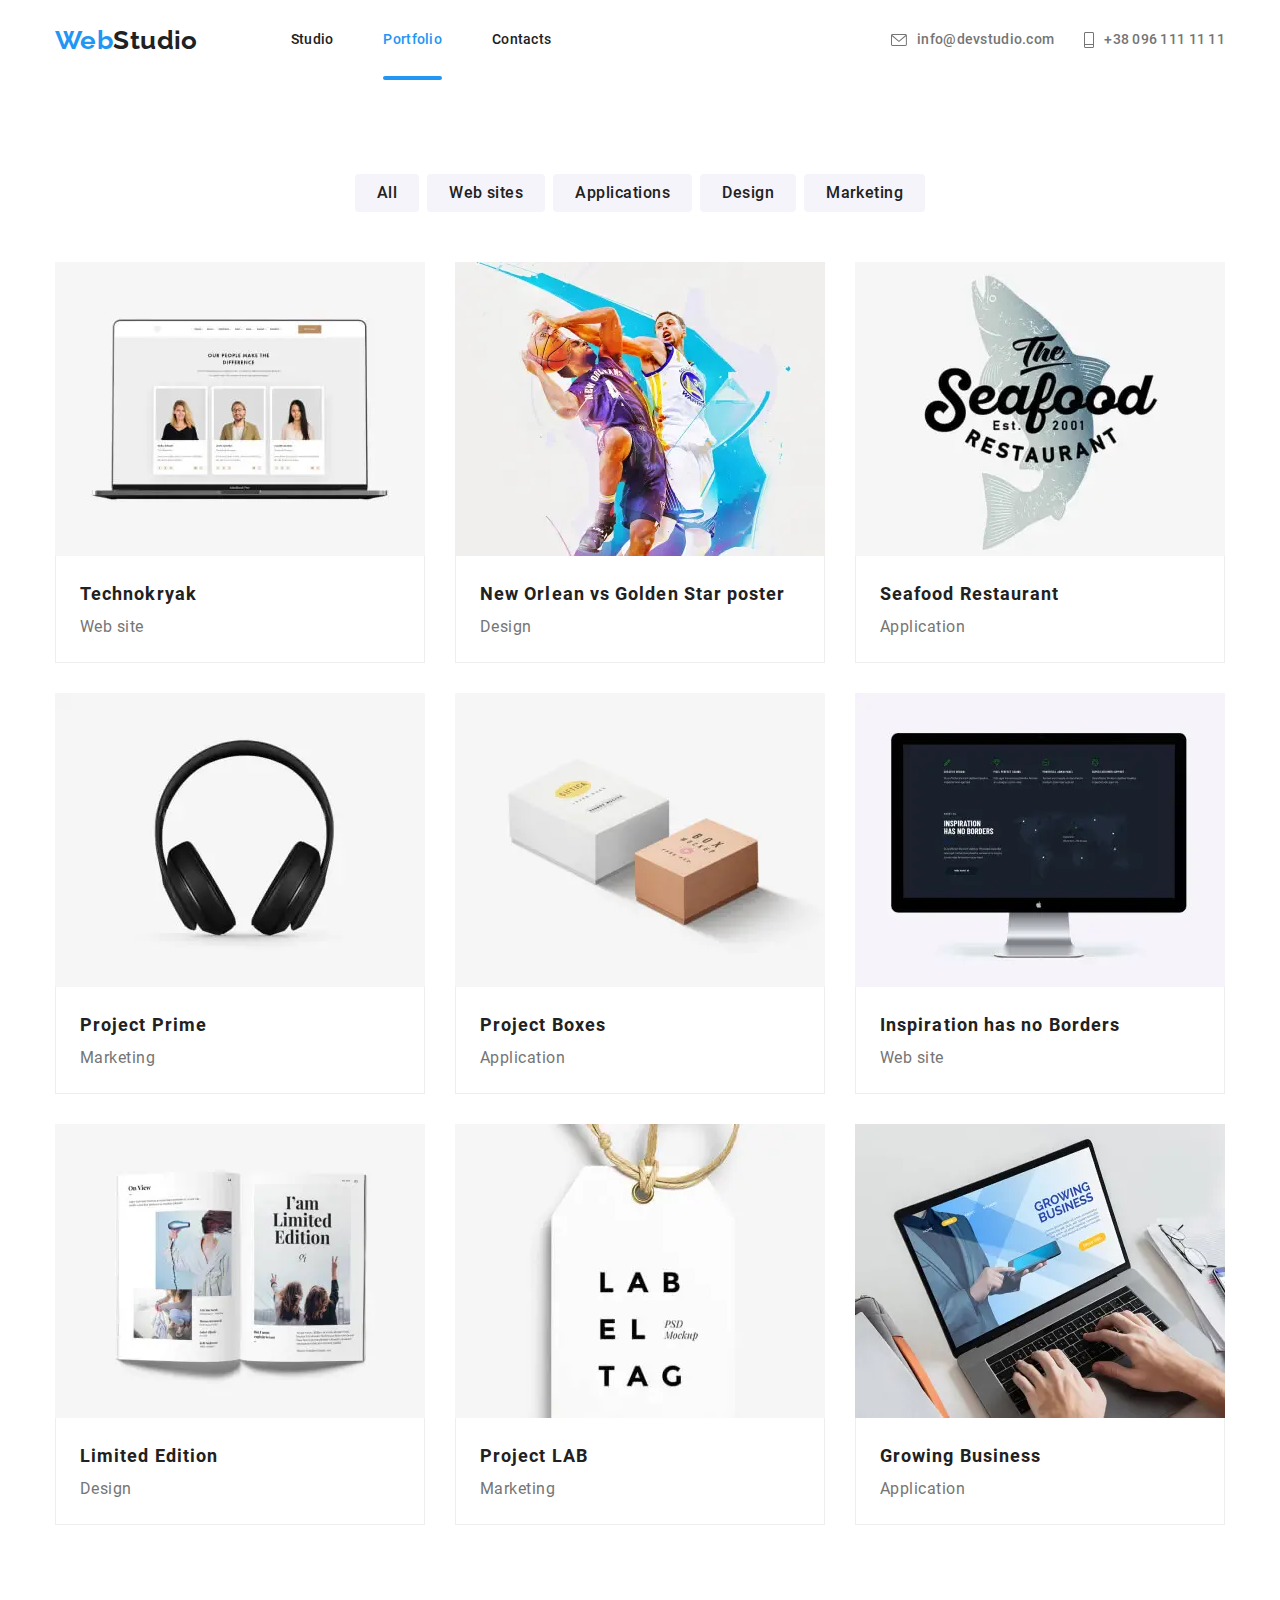
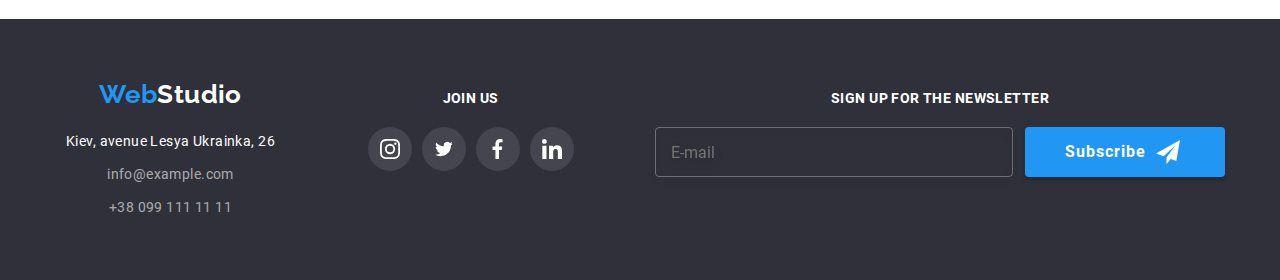
==== commit 49db0781: "Adds last photos to Portfolio" ====
--- a/portfolio.html
+++ b/portfolio.html
@@ -310,12 +310,61 @@
             <li class="portfolio-card item">
               <a class="portfolio-link" href="">
                 <div class="portfolio-thumb">
-                  <img
-                    src="./images/portfolio-3.jpg"
-                    alt="Headphones"
-                    width="370"
-                    height="294"
-                  />
+                  <picture>
+                    <source
+                      srcset="
+                        ./images/portfolio/portfolio4-desktop.webp    1x,
+                        ./images/portfolio/portfolio4-desktop@2x.webp 2x
+                      "
+                      media="(min-width: 1200px)"
+                      type="image/webp"
+                    />
+                    <source
+                      srcset="
+                        ./images/portfolio/portfolio4-desktop.jpg    1x,
+                        ./images/portfolio/portfolio4-desktop@2x.jpg 2x
+                      "
+                      media="(min-width: 1200px)"
+                      type="image/jpg"
+                    />
+                    <source
+                      srcset="
+                        ./images/portfolio/portfolio4-tablet.webp    1x,
+                        ./images/portfolio/portfolio4-tablet@2x.webp 2x
+                      "
+                      media="(min-width: 768px)"
+                      type="image/webp"
+                    />
+                    <source
+                      srcset="
+                        ./images/portfolio/portfolio4-tablet.jpg    1x,
+                        ./images/portfolio/portfolio4-tablet@2x.jpg 2x
+                      "
+                      media="(min-width: 768px)"
+                      type="image/jpg"
+                    />
+                    <source
+                      srcset="
+                        ./images/portfolio/portfolio4-mobile.webp    1x,
+                        ./images/portfolio/portfolio4-mobile@2x.webp 2x
+                      "
+                      media="(max-width: 767px)"
+                      type="image/webp"
+                    />
+                    <source
+                      srcset="
+                        ./images/portfolio/portfolio4-mobile.jpg    1x,
+                        ./images/portfolio/portfolio4-mobile@2x.jpg 2x
+                      "
+                      media="(max-width: 767px)"
+                      type="image/jpg"
+                    />
+                    <img
+                      class="card-item-image"
+                      src="./images/portfolio/portfolio4-mobile.jpg"
+                      alt="Headphones"
+                    />
+                  </picture>
                   <p class="portfolio-description">
                     Technokryak is a modern platform for the spread of
                     coronavirus. Companies use this platform for digital
@@ -332,12 +381,61 @@
             <li class="portfolio-card item">
               <a class="portfolio-link" href="">
                 <div class="portfolio-thumb">
-                  <img
-                    src="./images/portfolio-4.jpg"
-                    alt="Boxes"
-                    width="370"
-                    height="294"
-                  />
+                  <picture>
+                    <source
+                      srcset="
+                        ./images/portfolio/portfolio5-desktop.webp    1x,
+                        ./images/portfolio/portfolio5-desktop@2x.webp 2x
+                      "
+                      media="(min-width: 1200px)"
+                      type="image/webp"
+                    />
+                    <source
+                      srcset="
+                        ./images/portfolio/portfolio5-desktop.jpg    1x,
+                        ./images/portfolio/portfolio5-desktop@2x.jpg 2x
+                      "
+                      media="(min-width: 1200px)"
+                      type="image/jpg"
+                    />
+                    <source
+                      srcset="
+                        ./images/portfolio/portfolio5-tablet.webp    1x,
+                        ./images/portfolio/portfolio5-tablet@2x.webp 2x
+                      "
+                      media="(min-width: 768px)"
+                      type="image/webp"
+                    />
+                    <source
+                      srcset="
+                        ./images/portfolio/portfolio5-tablet.jpg    1x,
+                        ./images/portfolio/portfolio5-tablet@2x.jpg 2x
+                      "
+                      media="(min-width: 768px)"
+                      type="image/jpg"
+                    />
+                    <source
+                      srcset="
+                        ./images/portfolio/portfolio5-mobile.webp    1x,
+                        ./images/portfolio/portfolio5-mobile@2x.webp 2x
+                      "
+                      media="(max-width: 767px)"
+                      type="image/webp"
+                    />
+                    <source
+                      srcset="
+                        ./images/portfolio/portfolio5-mobile.jpg    1x,
+                        ./images/portfolio/portfolio5-mobile@2x.jpg 2x
+                      "
+                      media="(max-width: 767px)"
+                      type="image/jpg"
+                    />
+                    <img
+                      class="card-item-image"
+                      src="./images/portfolio/portfolio5-mobile.jpg"
+                      alt="Boxes"
+                    />
+                  </picture>
                   <p class="portfolio-description">
                     Technokryak is a modern platform for the spread of
                     coronavirus. Companies use this platform for digital
@@ -354,12 +452,61 @@
             <li class="portfolio-card item">
               <a class="portfolio-link" href="">
                 <div class="portfolio-thumb">
-                  <img
-                    src="./images/portfolio-5.jpg"
-                    alt="Monitor"
-                    width="370"
-                    height="294"
-                  />
+                  <picture>
+                    <source
+                      srcset="
+                        ./images/portfolio/portfolio6-desktop.webp    1x,
+                        ./images/portfolio/portfolio6-desktop@2x.webp 2x
+                      "
+                      media="(min-width: 1200px)"
+                      type="image/webp"
+                    />
+                    <source
+                      srcset="
+                        ./images/portfolio/portfolio6-desktop.jpg    1x,
+                        ./images/portfolio/portfolio6-desktop@2x.jpg 2x
+                      "
+                      media="(min-width: 1200px)"
+                      type="image/jpg"
+                    />
+                    <source
+                      srcset="
+                        ./images/portfolio/portfolio6-tablet.webp    1x,
+                        ./images/portfolio/portfolio6-tablet@2x.webp 2x
+                      "
+                      media="(min-width: 768px)"
+                      type="image/webp"
+                    />
+                    <source
+                      srcset="
+                        ./images/portfolio/portfolio6-tablet.jpg    1x,
+                        ./images/portfolio/portfolio6-tablet@2x.jpg 2x
+                      "
+                      media="(min-width: 768px)"
+                      type="image/jpg"
+                    />
+                    <source
+                      srcset="
+                        ./images/portfolio/portfolio6-mobile.webp    1x,
+                        ./images/portfolio/portfolio6-mobile@2x.webp 2x
+                      "
+                      media="(max-width: 767px)"
+                      type="image/webp"
+                    />
+                    <source
+                      srcset="
+                        ./images/portfolio/portfolio6-mobile.jpg    1x,
+                        ./images/portfolio/portfolio6-mobile@2x.jpg 2x
+                      "
+                      media="(max-width: 767px)"
+                      type="image/jpg"
+                    />
+                    <img
+                      class="card-item-image"
+                      src="./images/portfolio/portfolio6-mobile.jpg"
+                      alt="Monitor"
+                    />
+                  </picture>
                   <p class="portfolio-description">
                     Technokryak is a modern platform for the spread of
                     coronavirus. Companies use this platform for digital
@@ -376,12 +523,61 @@
             <li class="portfolio-card item">
               <a class="portfolio-link" href="">
                 <div class="portfolio-thumb">
-                  <img
-                    src="./images/portfolio-6.jpg"
-                    alt="Magazine"
-                    width="370"
-                    height="294"
-                  />
+                  <picture>
+                    <source
+                      srcset="
+                        ./images/portfolio/portfolio7-desktop.webp    1x,
+                        ./images/portfolio/portfolio7-desktop@2x.webp 2x
+                      "
+                      media="(min-width: 1200px)"
+                      type="image/webp"
+                    />
+                    <source
+                      srcset="
+                        ./images/portfolio/portfolio7-desktop.jpg    1x,
+                        ./images/portfolio/portfolio7-desktop@2x.jpg 2x
+                      "
+                      media="(min-width: 1200px)"
+                      type="image/jpg"
+                    />
+                    <source
+                      srcset="
+                        ./images/portfolio/portfolio7-tablet.webp    1x,
+                        ./images/portfolio/portfolio7-tablet@2x.webp 2x
+                      "
+                      media="(min-width: 768px)"
+                      type="image/webp"
+                    />
+                    <source
+                      srcset="
+                        ./images/portfolio/portfolio7-tablet.jpg    1x,
+                        ./images/portfolio/portfolio7-tablet@2x.jpg 2x
+                      "
+                      media="(min-width: 768px)"
+                      type="image/jpg"
+                    />
+                    <source
+                      srcset="
+                        ./images/portfolio/portfolio7-mobile.webp    1x,
+                        ./images/portfolio/portfolio7-mobile@2x.webp 2x
+                      "
+                      media="(max-width: 767px)"
+                      type="image/webp"
+                    />
+                    <source
+                      srcset="
+                        ./images/portfolio/portfolio7-mobile.jpg    1x,
+                        ./images/portfolio/portfolio7-mobile@2x.jpg 2x
+                      "
+                      media="(max-width: 767px)"
+                      type="image/jpg"
+                    />
+                    <img
+                      class="card-item-image"
+                      src="./images/portfolio/portfolio7-mobile.jpg"
+                      alt="Magazine"
+                    />
+                  </picture>
                   <p class="portfolio-description">
                     Technokryak is a modern platform for the spread of
                     coronavirus. Companies use this platform for digital
@@ -398,12 +594,61 @@
             <li class="portfolio-card item">
               <a class="portfolio-link" href="">
                 <div class="portfolio-thumb">
-                  <img
-                    src="./images/portfolio-7.jpg"
-                    alt="Label"
-                    width="370"
-                    height="294"
-                  />
+                  <picture>
+                    <source
+                      srcset="
+                        ./images/portfolio/portfolio8-desktop.webp    1x,
+                        ./images/portfolio/portfolio8-desktop@2x.webp 2x
+                      "
+                      media="(min-width: 1200px)"
+                      type="image/webp"
+                    />
+                    <source
+                      srcset="
+                        ./images/portfolio/portfolio8-desktop.jpg    1x,
+                        ./images/portfolio/portfolio8-desktop@2x.jpg 2x
+                      "
+                      media="(min-width: 1200px)"
+                      type="image/jpg"
+                    />
+                    <source
+                      srcset="
+                        ./images/portfolio/portfolio8-tablet.webp    1x,
+                        ./images/portfolio/portfolio8-tablet@2x.webp 2x
+                      "
+                      media="(min-width: 768px)"
+                      type="image/webp"
+                    />
+                    <source
+                      srcset="
+                        ./images/portfolio/portfolio8-tablet.jpg    1x,
+                        ./images/portfolio/portfolio8-tablet@2x.jpg 2x
+                      "
+                      media="(min-width: 768px)"
+                      type="image/jpg"
+                    />
+                    <source
+                      srcset="
+                        ./images/portfolio/portfolio8-mobile.webp    1x,
+                        ./images/portfolio/portfolio8-mobile@2x.webp 2x
+                      "
+                      media="(max-width: 767px)"
+                      type="image/webp"
+                    />
+                    <source
+                      srcset="
+                        ./images/portfolio/portfolio8-mobile.jpg    1x,
+                        ./images/portfolio/portfolio8-mobile@2x.jpg 2x
+                      "
+                      media="(max-width: 767px)"
+                      type="image/jpg"
+                    />
+                    <img
+                      class="card-item-image"
+                      src="./images/portfolio/portfolio8-mobile.jpg"
+                      alt="Label"
+                    />
+                  </picture>
                   <p class="portfolio-description">
                     Technokryak is a modern platform for the spread of
                     coronavirus. Companies use this platform for digital
@@ -420,12 +665,61 @@
             <li class="portfolio-card item">
               <a class="portfolio-link" href="">
                 <div class="portfolio-thumb">
-                  <img
-                    src="./images/portfolio-8.jpg"
-                    alt="Laptop"
-                    width="370"
-                    height="294"
-                  />
+                  <picture>
+                    <source
+                      srcset="
+                        ./images/portfolio/portfolio9-desktop.webp    1x,
+                        ./images/portfolio/portfolio9-desktop@2x.webp 2x
+                      "
+                      media="(min-width: 1200px)"
+                      type="image/webp"
+                    />
+                    <source
+                      srcset="
+                        ./images/portfolio/portfolio9-desktop.jpg    1x,
+                        ./images/portfolio/portfolio9-desktop@2x.jpg 2x
+                      "
+                      media="(min-width: 1200px)"
+                      type="image/jpg"
+                    />
+                    <source
+                      srcset="
+                        ./images/portfolio/portfolio9-tablet.webp    1x,
+                        ./images/portfolio/portfolio9-tablet@2x.webp 2x
+                      "
+                      media="(min-width: 768px)"
+                      type="image/webp"
+                    />
+                    <source
+                      srcset="
+                        ./images/portfolio/portfolio9-tablet.jpg    1x,
+                        ./images/portfolio/portfolio9-tablet@2x.jpg 2x
+                      "
+                      media="(min-width: 768px)"
+                      type="image/jpg"
+                    />
+                    <source
+                      srcset="
+                        ./images/portfolio/portfolio9-mobile.webp    1x,
+                        ./images/portfolio/portfolio9-mobile@2x.webp 2x
+                      "
+                      media="(max-width: 767px)"
+                      type="image/webp"
+                    />
+                    <source
+                      srcset="
+                        ./images/portfolio/portfolio9-mobile.jpg    1x,
+                        ./images/portfolio/portfolio9-mobile@2x.jpg 2x
+                      "
+                      media="(max-width: 767px)"
+                      type="image/jpg"
+                    />
+                    <img
+                      class="card-item-image"
+                      src="./images/portfolio/portfolio9-mobile.jpg"
+                      alt="Laptop"
+                    />
+                  </picture>
                   <p class="portfolio-description">
                     Technokryak is a modern platform for the spread of
                     coronavirus. Companies use this platform for digital
